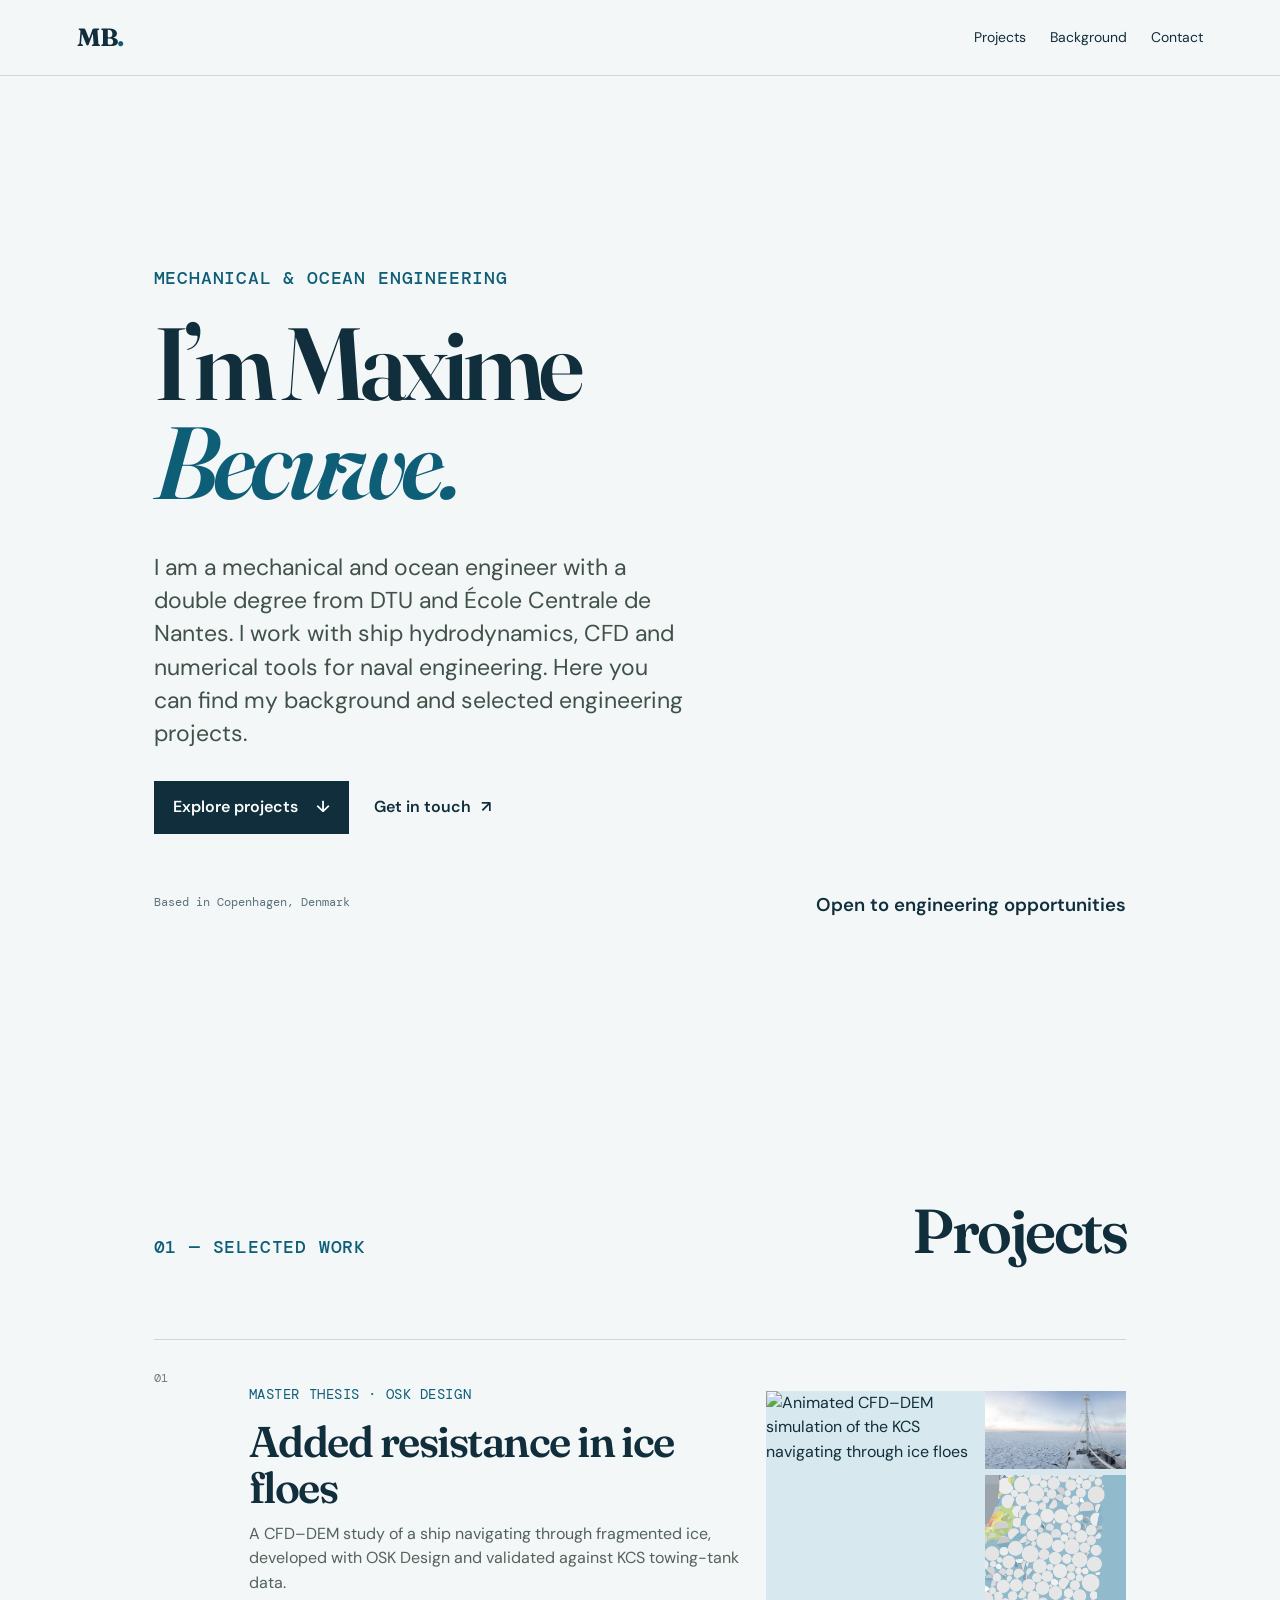
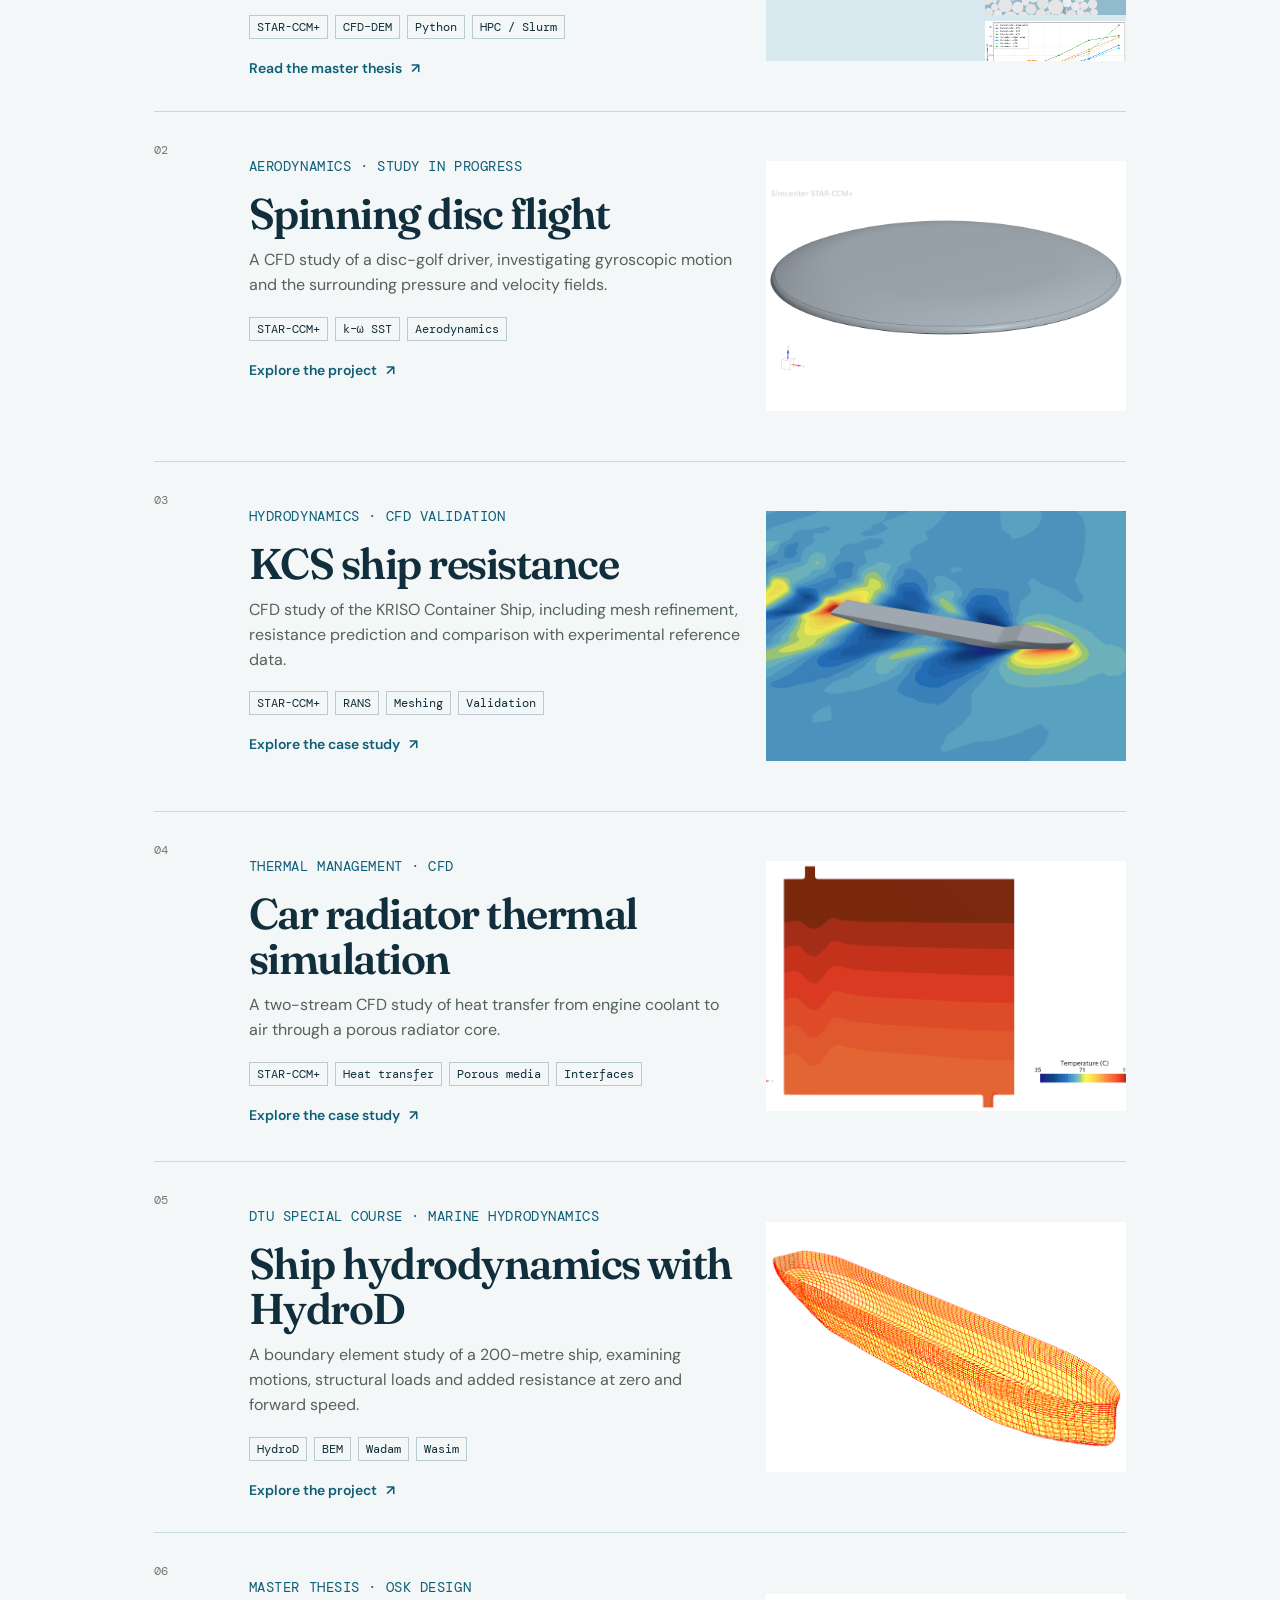
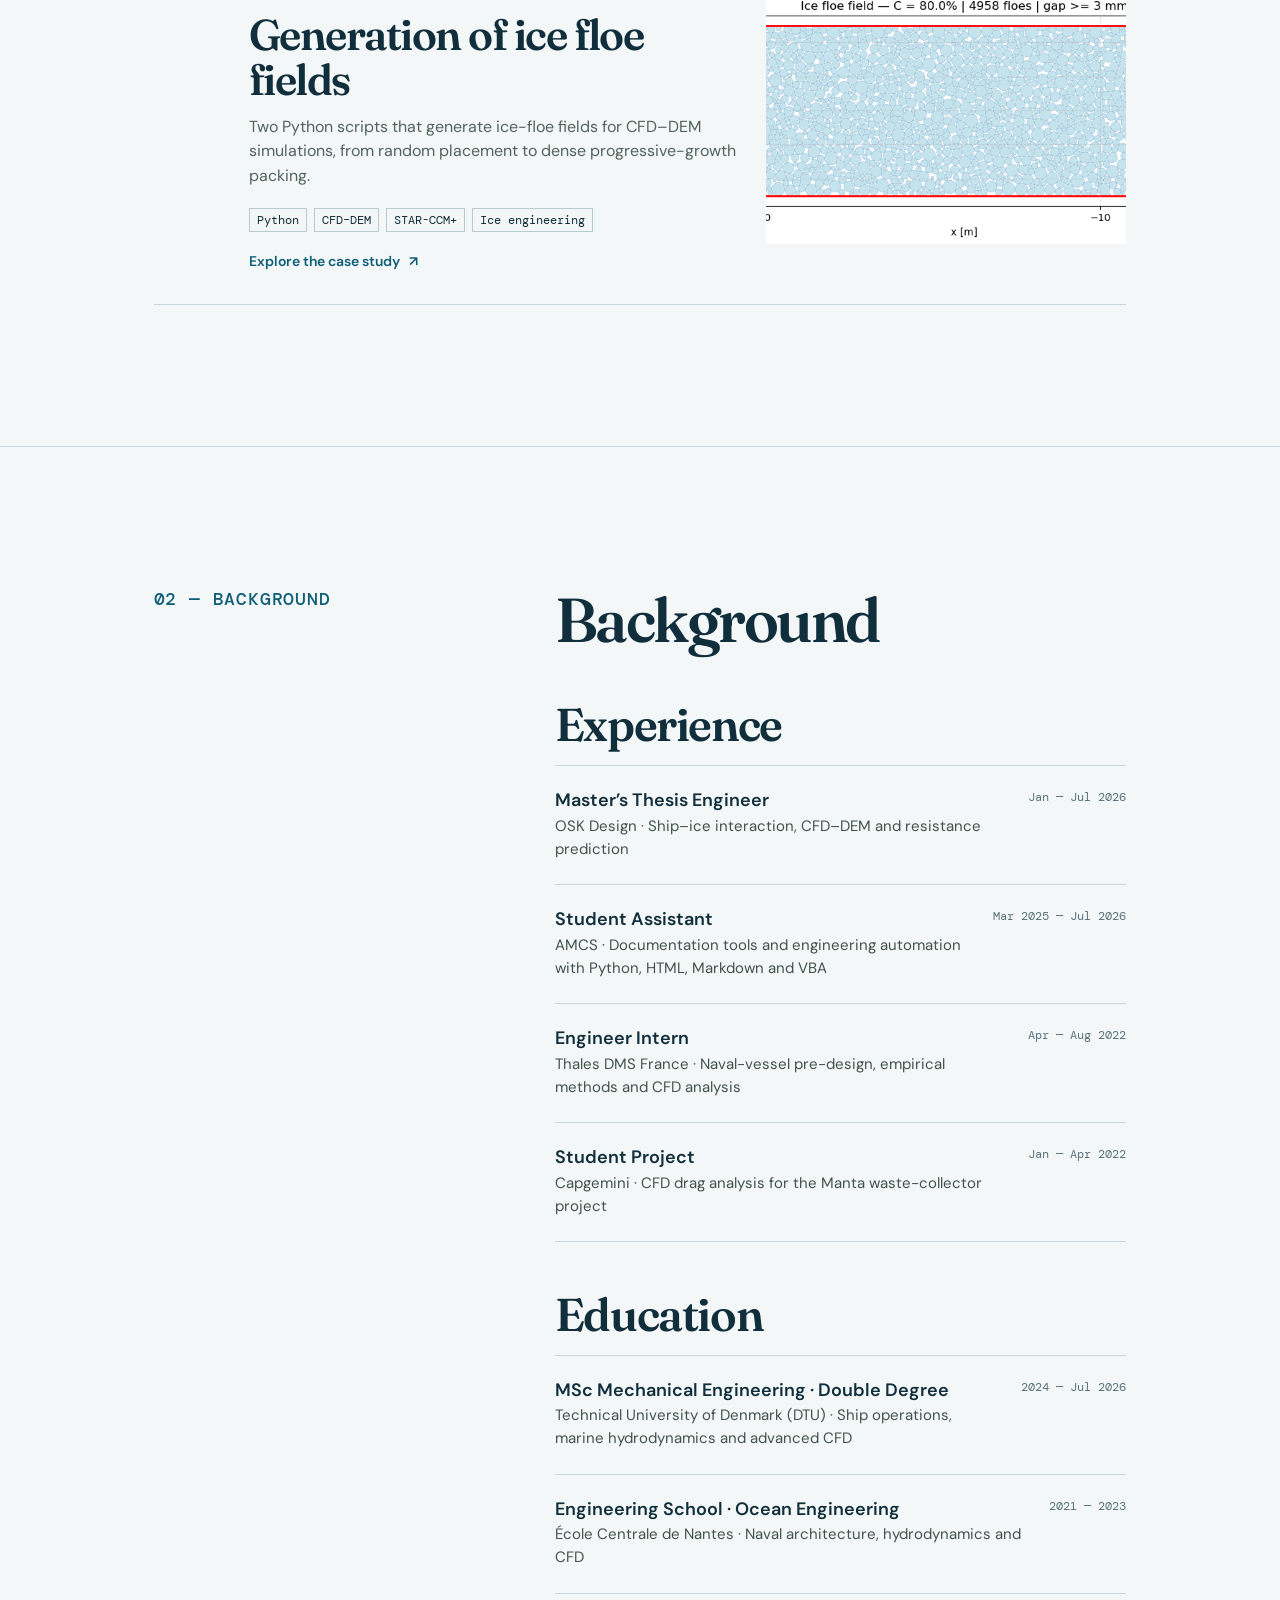
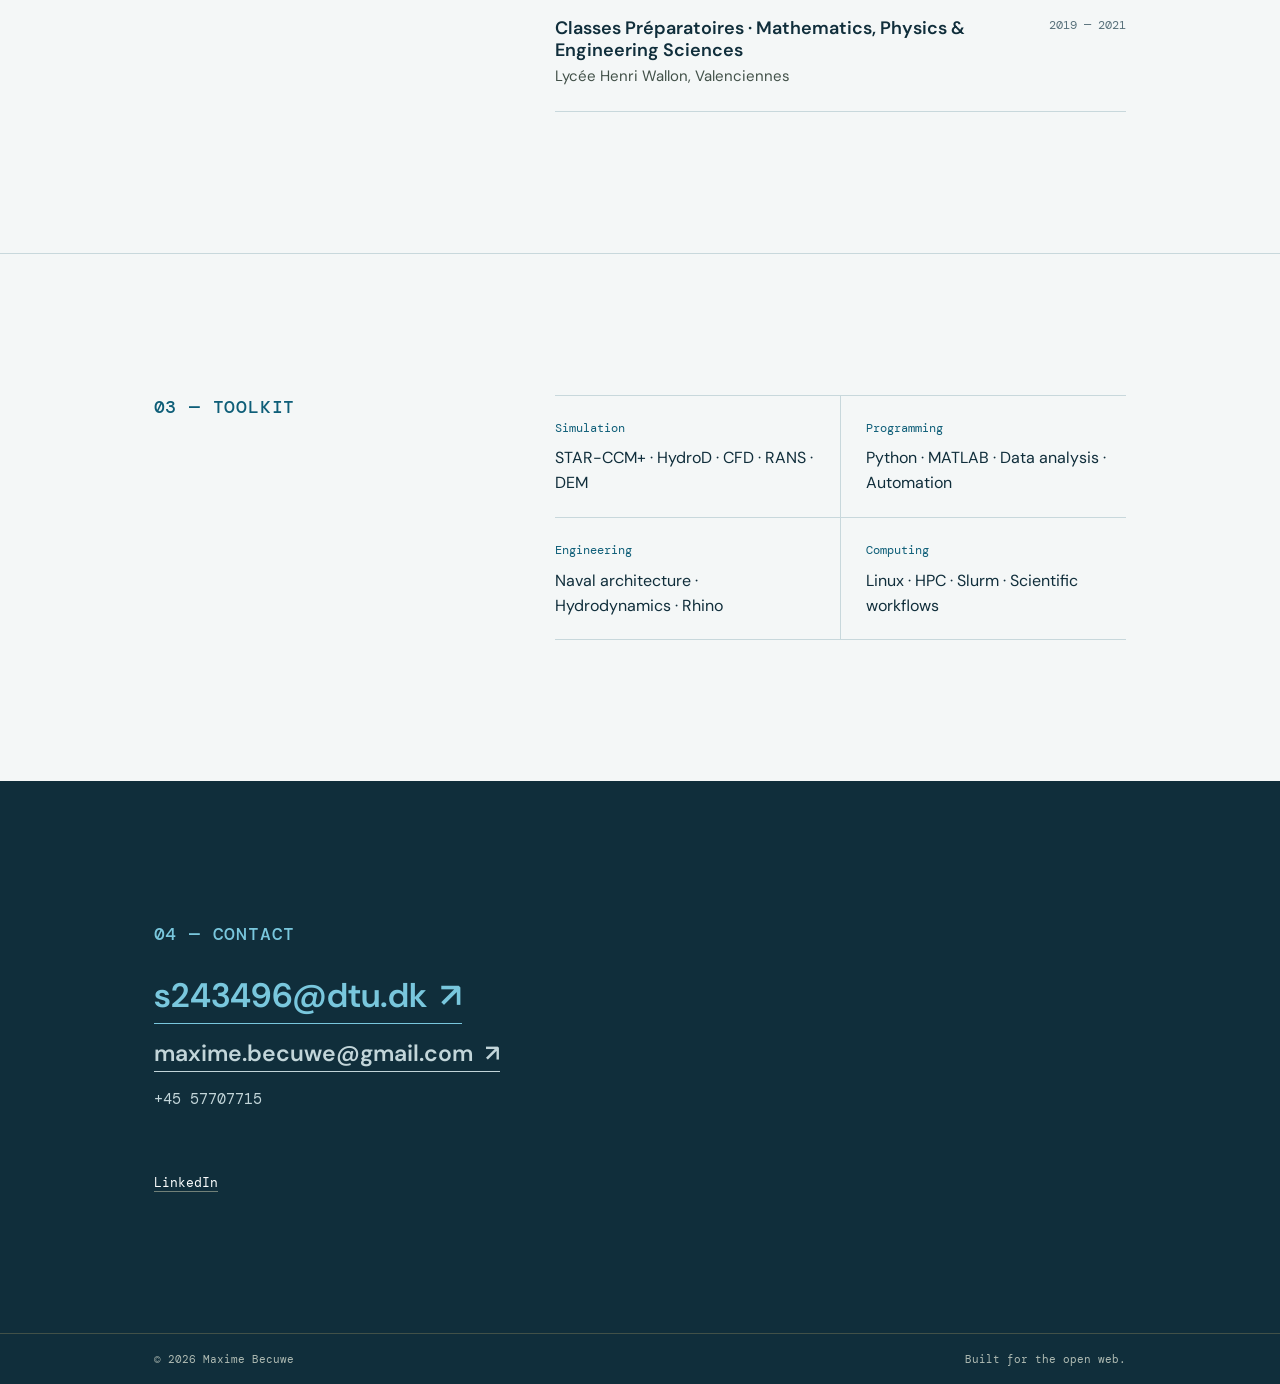
==== index.html @ 6a9e4f93 "Publish disc flight CFD study as second portfolio project" ====
<!doctype html>
<html lang="en">
  <head>
    <meta charset="UTF-8" />
    <meta name="viewport" content="width=device-width, initial-scale=1.0" />
    <meta name="description" content="Maxime Becuwe — Mechanical and Naval Engineer specialising in hydrodynamics and CFD." />
    <title>Maxime Becuwe | Hydrodynamics & CFD</title>
    <link rel="preconnect" href="https://fonts.googleapis.com" />
    <link rel="preconnect" href="https://fonts.gstatic.com" crossorigin />
    <link href="https://fonts.googleapis.com/css2?family=DM+Mono:wght@400;500&family=DM+Sans:wght@400;500;600;700&family=Fraunces:opsz,wght@9..144,600;9..144,700&display=swap" rel="stylesheet" />
    <link rel="stylesheet" href="style.css" />
    <link rel="stylesheet" href="site-editorial.css" />
</head>
  <body>
    <header class="site-header">
      <a class="brand" href="#top" aria-label="Go to top">MB<span>.</span></a>
      <nav aria-label="Main navigation">
        <a href="#projects">Projects</a>
        <a href="#background">Background</a>
        <a href="#contact">Contact</a>
      </nav>
    </header>

    <main id="top">
      <section class="hero section">
        <p class="eyebrow">Mechanical &amp; ocean engineering</p>
        <h1>I’m Maxime<br /><em>Becuwe.</em></h1>
        <p class="hero-copy">I am a mechanical and ocean engineer with a double degree from DTU and École Centrale de Nantes. I work with ship hydrodynamics, CFD and numerical tools for naval engineering. Here you can find my background and selected engineering projects.</p>
        <div class="hero-actions">
          <a class="button button-dark" href="#projects">Explore projects <span>↓</span></a>
          <!-- Replace # with your actual CV file or link. -->
          <a class="text-link" href="#contact">Get in touch <span>↗</span></a>
        </div>
        <div class="hero-meta">
          <span>Based in Copenhagen, Denmark</span>
          <span class="opportunities">Open to engineering opportunities</span>
        </div>
      </section>

      <section id="projects" class="section reveal">
        <div class="section-heading">
          <p class="eyebrow">01 — Selected work</p>
          <h2>Projects</h2>
        </div>
        <div class="project-list">
          <article class="project-card featured-card thesis-card">
            <div class="project-number">01</div>
            <div class="project-content">
              <p class="project-type">Master thesis · OSK Design</p>
              <h3>Added resistance in ice floes</h3>
              <p>A CFD–DEM study of a ship navigating through fragmented ice, developed with OSK Design and validated against KCS towing-tank data.</p>
              <ul class="tag-list"><li>STAR-CCM+</li><li>CFD–DEM</li><li>Python</li><li>HPC / Slurm</li></ul>
              <a class="project-link" href="assets/master-thesis_maxime-becuwe.pdf" target="_blank" rel="noreferrer">Read the master thesis <span>↗</span></a>
            </div>
            <a class="thesis-gallery" href="assets/master-thesis_maxime-becuwe.pdf" target="_blank" rel="noreferrer" aria-label="Open the master thesis PDF">
              <img src="gif_kcs_IF.gif" alt="Animated CFD–DEM simulation of the KCS navigating through ice floes" />
              <img src="assets/thesis/example_ship_navigating_ice_floe.jpg" alt="Ship navigating through ice floes" />
              <img src="assets/thesis/ice_floe_field_simulation.png" alt="CFD–DEM ice floe simulation" />
              <img src="assets/thesis/Total_resistance_sim_exp.png" alt="Comparison of simulated and experimental resistance" />
            </a>
          </article>

          <article class="project-card"><div class="project-number">02</div><div class="project-content"><p class="project-type">Aerodynamics · Study in progress</p><h3>Spinning disc flight</h3><p>A CFD study of a disc-golf driver, investigating gyroscopic motion and the surrounding pressure and velocity fields.</p><ul class="tag-list"><li>STAR-CCM+</li><li>k–ω SST</li><li>Aerodynamics</li></ul><a class="project-link" href="frisbee.html">Explore the project <span>↗</span></a></div><a class="project-art kcs-art" href="frisbee.html" aria-label="Explore the spinning disc simulation"><img src="assets/frisbee/geometry2.png" alt="Disc-golf driver geometry" loading="lazy" style="object-fit:contain;background:#fff" /></a></article>

          <article class="project-card">
            <div class="project-number">03</div>
            <div class="project-content">
              <p class="project-type">Hydrodynamics · CFD validation</p>
              <h3>KCS ship resistance</h3>
              <p>CFD study of the KRISO Container Ship, including mesh refinement, resistance prediction and comparison with experimental reference data.</p>
              <ul class="tag-list"><li>STAR-CCM+</li><li>RANS</li><li>Meshing</li><li>Validation</li></ul>
              <a class="project-link" href="kcs.html">Explore the case study <span>↗</span></a>
            </div>
            <div class="project-art kcs-art"><img src="assets/kcs/presentation_kcs_waves.png" alt="KCS calm-water CFD simulation showing the generated wave pattern" /></div>
          </article>

          <article class="project-card">
            <div class="project-number">04</div>
            <div class="project-content">
              <p class="project-type">Thermal management · CFD</p>
              <h3>Car radiator thermal simulation</h3>
              <p>A two-stream CFD study of heat transfer from engine coolant to air through a porous radiator core.</p>
              <ul class="tag-list"><li>STAR-CCM+</li><li>Heat transfer</li><li>Porous media</li><li>Interfaces</li></ul>
              <a class="project-link" href="radiator.html">Explore the case study <span>↗</span></a>
            </div>
            <div class="project-art kcs-art"><img src="assets/car_radiator/scalar_coolant_temp.png" alt="Coolant temperature field in the car radiator simulation" /></div>
          </article>

          <article class="project-card">
            <div class="project-number">05</div>
            <div class="project-content">
              <p class="project-type">DTU Special Course · Marine hydrodynamics</p>
              <h3>Ship hydrodynamics with HydroD</h3>
              <p>A boundary element study of a 200-metre ship, examining motions, structural loads and added resistance at zero and forward speed.</p>
              <ul class="tag-list"><li>HydroD</li><li>BEM</li><li>Wadam</li><li>Wasim</li></ul>
              <a class="project-link" href="hydrod.html">Explore the project <span>↗</span></a>
            </div>
            <a class="project-art kcs-art" href="hydrod.html" aria-label="Explore the HydroD ship study"><img src="assets/hydrod/ship-mesh.png" alt="Panel mesh of the ship hull in HydroD" loading="lazy" style="object-fit:contain;background:#fff" /></a>
          </article>

          <article class="project-card">
            <div class="project-number">06</div>
            <div class="project-content">
              <p class="project-type">Master thesis · OSK Design</p>
              <h3>Generation of ice floe fields</h3>
              <p>Two Python scripts that generate ice-floe fields for CFD–DEM simulations, from random placement to dense progressive-growth packing.</p>
              <ul class="tag-list"><li>Python</li><li>CFD–DEM</li><li>STAR-CCM+</li><li>Ice engineering</li></ul>
              <a class="project-link" href="ice-floe-fields.html">Explore the case study <span>↗</span></a>
            </div>
            <div class="project-art kcs-art"><img src="assets/ice-floe-fields/progressive-growth-c80.png" alt="Generated dense ice floe field" /></div>
          </article>



        </div>
      </section>

      <section id="background" class="section split-section reveal">
        <p class="eyebrow">02 — Background</p>
        <div>
          <h2>Background</h2>
          <div class="background-group"><h3>Experience</h3><div class="timeline">
            <div class="timeline-entry"><div><h4>Master’s Thesis Engineer</h4><p>OSK Design · Ship–ice interaction, CFD–DEM and resistance prediction</p></div><time>Jan — Jul 2026</time></div>
            <div class="timeline-entry"><div><h4>Student Assistant</h4><p>AMCS · Documentation tools and engineering automation with Python, HTML, Markdown and VBA</p></div><time>Mar 2025 — Jul 2026</time></div>
            <div class="timeline-entry"><div><h4>Engineer Intern</h4><p>Thales DMS France · Naval-vessel pre-design, empirical methods and CFD analysis</p></div><time>Apr — Aug 2022</time></div>
            <div class="timeline-entry"><div><h4>Student Project</h4><p>Capgemini · CFD drag analysis for the Manta waste-collector project</p></div><time>Jan — Apr 2022</time></div>
          </div></div>
          <div class="background-group"><h3>Education</h3><div class="timeline">
            <div class="timeline-entry"><div><h4>MSc Mechanical Engineering · Double Degree</h4><p>Technical University of Denmark (DTU) · Ship operations, marine hydrodynamics and advanced CFD</p></div><time>2024 — Jul 2026</time></div>
            <div class="timeline-entry"><div><h4>Engineering School · Ocean Engineering</h4><p>École Centrale de Nantes · Naval architecture, hydrodynamics and CFD</p></div><time>2021 — 2023</time></div>
            <div class="timeline-entry"><div><h4>Classes Préparatoires · Mathematics, Physics & Engineering Sciences</h4><p>Lycée Henri Wallon, Valenciennes</p></div><time>2019 — 2021</time></div>
          </div></div>
        </div>
      </section>

      <section class="section skills-section reveal">
        <p class="eyebrow">03 — Toolkit</p>
        <div class="skills-grid">
          <div><span>Simulation</span><p>STAR-CCM+ · HydroD · CFD · RANS · DEM</p></div>
          <div><span>Programming</span><p>Python · MATLAB · Data analysis · Automation</p></div>
          <div><span>Engineering</span><p>Naval architecture · Hydrodynamics · Rhino</p></div>
          <div><span>Computing</span><p>Linux · HPC · Slurm · Scientific workflows</p></div>
        </div>
      </section>

      <section id="contact" class="contact-section reveal">
        <p class="eyebrow">04 — Contact</p>
        <div class="contact-details">
          <a class="email-link" href="mailto:s243496@dtu.dk">s243496@dtu.dk <span>↗</span></a>
          <a class="email-link secondary-email" href="mailto:maxime.becuwe@gmail.com">maxime.becuwe@gmail.com <span>↗</span></a>
          <a class="phone-link" href="tel:+4557707715">+45 57707715</a>
        </div>
        <div class="social-links">
          <a href="https://www.linkedin.com/" target="_blank" rel="noreferrer">LinkedIn</a>
        </div>
      </section>
    </main>

    <footer><span>© <span id="year"></span> Maxime Becuwe</span><span>Built for the open web.</span></footer>
    <script src="script.js"></script>
  </body>
</html>
---- style.css ----
:root { --ink:#102e3b; --muted:#58717b; --paper:#f4f7f7; --lime:#79c7dd; --line:#c8d8dc; --white:#fbfdfd; }
* { box-sizing:border-box; } html { scroll-behavior:smooth; } body { margin:0; background:var(--paper); color:var(--ink); font:400 16px/1.55 "DM Sans",sans-serif; }
a { color:inherit; text-decoration:none; } .site-header { height:76px; padding:0 clamp(24px,6vw,100px); display:flex; justify-content:space-between; align-items:center; border-bottom:1px solid var(--line); }
.brand { font:700 25px/1 "Fraunces",serif; letter-spacing:-1px; }.brand span { color:#729300; }.site-header nav { display:flex; gap:24px; font-size:14px; }.site-header nav a:hover,.social-links a:hover { color:#729300; }
.section,.contact-section { padding:clamp(78px,11vw,148px) clamp(24px,12vw,200px); }.hero { padding-top:clamp(90px,15vw,190px); min-height:calc(100vh - 76px); display:flex; flex-direction:column; }
.eyebrow { margin:0 0 22px; color:#5c7000; font:500 12px/1.2 "DM Mono",monospace; text-transform:uppercase; letter-spacing:.08em; }.hero h1,.contact-section h2 { margin:0; max-width:850px; font:600 clamp(52px,8vw,120px)/.97 "Fraunces",serif; letter-spacing:-.055em; }.hero h1 em,.contact-section h2 em { font-weight:600; color:#729300; }.hero-copy { max-width:530px; margin:38px 0 30px; font-size:clamp(18px,2vw,23px); line-height:1.45; color:#405149; }.hero-actions { display:flex; align-items:center; gap:25px; }.button { padding:14px 19px; display:inline-flex; gap:18px; align-items:center; font-weight:600; }.button-dark { background:var(--ink); color:var(--white); }.button-dark:hover { background:#34473d; }.text-link,.project-link,.email-link { font-weight:600; }.text-link span,.project-link span,.email-link span { margin-left:6px; }.hero-meta { margin-top:auto; padding-top:60px; display:flex; justify-content:space-between; gap:24px; color:var(--muted); font:12px "DM Mono",monospace; }
.split-section { display:grid; grid-template-columns:1fr 2fr; gap:9vw; border-top:1px solid var(--line); }.split-section h2,.section-heading h2 { margin:0 0 28px; font:600 clamp(37px,5vw,62px)/1.05 "Fraunces",serif; letter-spacing:-.04em; }.split-section p:not(.eyebrow) { max-width:620px; margin:0 0 17px; font-size:18px; color:#425149; }.split-section strong { color:var(--ink); }
.section-heading { display:flex; justify-content:space-between; align-items:baseline; margin-bottom:48px; }.section-heading .eyebrow { margin:0; }.project-list { border-top:1px solid var(--line); }.project-card { min-height:292px; padding:30px 0; border-bottom:1px solid var(--line); display:grid; grid-template-columns:70px minmax(0,1fr) 230px; gap:25px; }.project-number,.project-type,.tag-list { font:12px "DM Mono",monospace; }.project-number { color:#6f7d75; }.project-type { color:#5c7000; text-transform:uppercase; letter-spacing:.04em; }.project-card h3 { margin:12px 0; font:600 clamp(26px,3.4vw,43px)/1.05 "Fraunces",serif; letter-spacing:-.035em; }.project-content>p:not(.project-type) { max-width:600px; margin:0; color:#53625b; }.tag-list { margin:19px 0 17px; padding:0; list-style:none; display:flex; flex-wrap:wrap; gap:7px; }.tag-list li { border:1px solid #bac3b9; padding:3px 7px; }.project-link { color:#4d6500; font-size:14px; }.project-art { align-self:center; height:180px; position:relative; overflow:hidden; background:#dde5d6; }.ice-art { background:#1b3a43; }.ice-art span,.ice-art i,.ice-art b { position:absolute; display:block; background:#dce9e6; clip-path:polygon(30% 0,100% 18%,75% 100%,0 70%); }.ice-art span { width:130px;height:110px;left:-13px;top:22px; }.ice-art i { width:110px;height:90px;right:-14px;bottom:10px;background:#abc5c4; }.ice-art b { width:52px;height:43px;left:110px;top:7px;background:#f1f6f0; }.wave-art { background:#dce6cf; }.wave-art span { position:absolute; height:70px; width:260px; border:2px solid #6e9510; border-radius:50%; left:-10px; }.wave-art span:nth-child(1){top:20px}.wave-art span:nth-child(2){top:65px;left:-80px}.wave-art span:nth-child(3){top:110px;left:0}.grid-art { background-color:#e4e8df; background-image:linear-gradient(#92a391 1px,transparent 1px),linear-gradient(90deg,#92a391 1px,transparent 1px); background-size:24px 24px; }
.timeline { border-top:1px solid var(--line); }.timeline-entry { padding:23px 0; border-bottom:1px solid var(--line); display:flex; justify-content:space-between; gap:25px; }.timeline-entry h3 { margin:0 0 3px; font:600 18px/1.25 "DM Sans",sans-serif; }.timeline-entry p { font-size:15px!important; margin:0!important; }.timeline-entry time { flex-shrink:0; color:var(--muted); font:12px "DM Mono",monospace; }.skills-section { border-top:1px solid var(--line); display:grid; grid-template-columns:1fr 2fr; gap:9vw; }.skills-grid { display:grid; grid-template-columns:1fr 1fr; border-top:1px solid var(--line); }.skills-grid div { padding:19px 20px 21px 0; border-bottom:1px solid var(--line); }.skills-grid div:nth-child(odd) { border-right:1px solid var(--line); padding-right:25px; }.skills-grid div:nth-child(even) { padding-left:25px; }.skills-grid span { font:12px "DM Mono",monospace; color:#5c7000; }.skills-grid p { margin:7px 0 0; font-size:16px; }
.contact-section { background:var(--ink); color:var(--white); }.contact-section .eyebrow { color:var(--lime); }.contact-section h2 { max-width:760px; }.contact-section h2 em { color:var(--lime); }.contact-details{margin-top:0;display:flex;flex-direction:column;align-items:flex-start;gap:12px}.email-link { display:inline-block; color:var(--lime); font-size:clamp(19px,3vw,34px); border-bottom:1px solid currentColor; }.secondary-email{font-size:clamp(16px,2.2vw,23px);color:#c2d5d9}.phone-link{margin-top:5px;color:#c2d5d9;font:15px "DM Mono",monospace}.social-links { display:flex; gap:20px; margin-top:65px; font:13px "DM Mono",monospace; }.social-links a { border-bottom:1px solid #718078; } footer { background:var(--ink); color:#afbbb3; padding:18px clamp(24px,12vw,200px); border-top:1px solid #415148; display:flex; justify-content:space-between; font:11px "DM Mono",monospace; }
.reveal { animation:enter .7s ease both; animation-timeline:view(); animation-range:entry 0% cover 30%; } @keyframes enter { from { opacity:0; transform:translateY(22px); } to { opacity:1; transform:none; } }
@media(max-width:720px) { .site-header { height:64px; }.site-header nav { gap:14px; font-size:12px; }.site-header nav a:nth-child(3) { display:none; }.hero { min-height:calc(100vh - 64px); }.hero-meta { flex-direction:column; gap:8px; }.split-section,.skills-section { grid-template-columns:1fr; gap:12px; }.project-card { grid-template-columns:38px 1fr; }.project-art { grid-column:2; height:145px; }.skills-grid { grid-template-columns:1fr; }.skills-grid div:nth-child(odd),.skills-grid div:nth-child(even) { padding:18px 0; border-right:0; }.section-heading { display:block; }.section-heading h2 { margin-top:18px; }.timeline-entry { display:block; }.timeline-entry time { display:inline-block; margin-top:10px; } footer { gap:10px; flex-direction:column; } }

/* Blue palette — petro blue accent. */
.brand span,.site-header nav a:hover,.social-links a:hover,.hero h1 em,.contact-section h2 em{color:#0e5e78}.eyebrow,.project-type,.skills-grid span{color:#0e5e78}.button-dark:hover{background:#1e4857}.project-link{color:#0e5e78}.tag-list li{border-color:#b7cbd0}.wave-art{background:#d7e8ee}.wave-art span{border-color:#1677b8}.grid-art{background-color:#e0edf0;background-image:linear-gradient(#8aacb5 1px,transparent 1px),linear-gradient(90deg,#8aacb5 1px,transparent 1px)}

.project-card{min-height:350px;grid-template-columns:70px minmax(0,1fr) 360px}.project-art{height:250px}.thesis-gallery{align-self:center;height:270px;display:grid;grid-template-columns:1.2fr .8fr;grid-template-rows:1fr 1fr 1fr;gap:6px;overflow:hidden;background:#d7e8ee}.thesis-gallery img{width:100%;height:100%;object-fit:cover;display:block;transition:transform .35s ease}.thesis-gallery img:first-child{grid-row:1 / 4}.thesis-gallery:hover img{transform:scale(1.035)}
.kcs-art{background:#d7e8ee}.kcs-art img{display:block;width:100%;height:100%;object-fit:cover;transition:transform .35s ease}.kcs-art:hover img{transform:scale(1.035)}
.opportunities{font:600 clamp(15px,1.45vw,20px)/1.25 "DM Sans",sans-serif;color:var(--ink)}.background-group{margin-top:48px}.background-group h3{margin:0 0 14px;font:600 clamp(34px,3.6vw,46px)/1.1 "Fraunces",serif;letter-spacing:-.03em}.timeline-entry h4{margin:0 0 3px;font:600 18px/1.25 "DM Sans",sans-serif}.timeline-entry h3{font:inherit}
@media(max-width:900px){.project-card{grid-template-columns:55px minmax(0,1fr) 290px}.thesis-gallery{height:225px}.project-art{height:215px}}@media(max-width:720px){.project-card{grid-template-columns:38px 1fr}.thesis-gallery{grid-column:2;height:235px}.project-art{height:210px}}
---- site-editorial.css ----
/* Shared section-label typography across portfolio pages. */
body .eyebrow{font-size:clamp(16px,1.4vw,19px);line-height:1.45;letter-spacing:.045em;font-weight:500}
body .project-type{font-size:14px;line-height:1.5}
body .heading{align-items:start}
body blockquote{font-size:clamp(26px,3.2vw,43px);line-height:1.2;letter-spacing:-.025em}
@media(max-width:760px){body .eyebrow{font-size:16px;line-height:1.5}body .section-heading .eyebrow{margin-bottom:12px}}
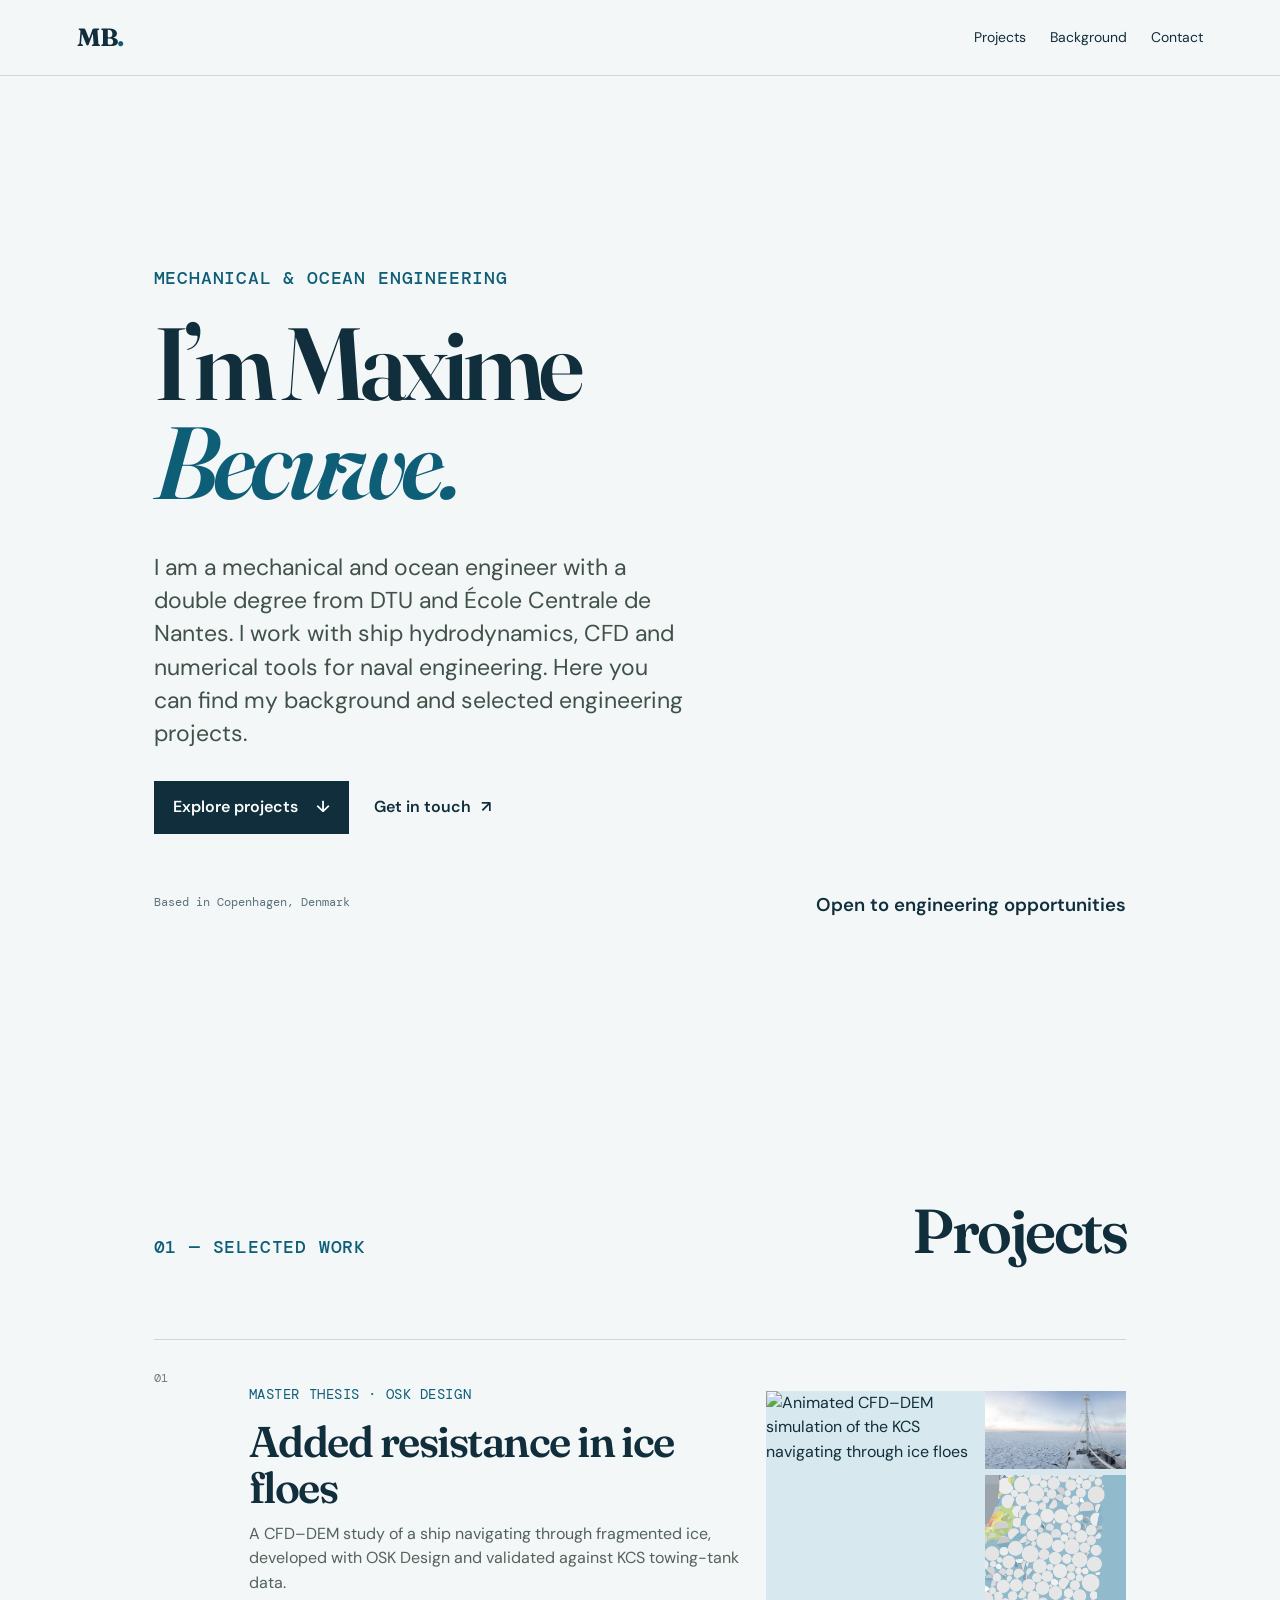
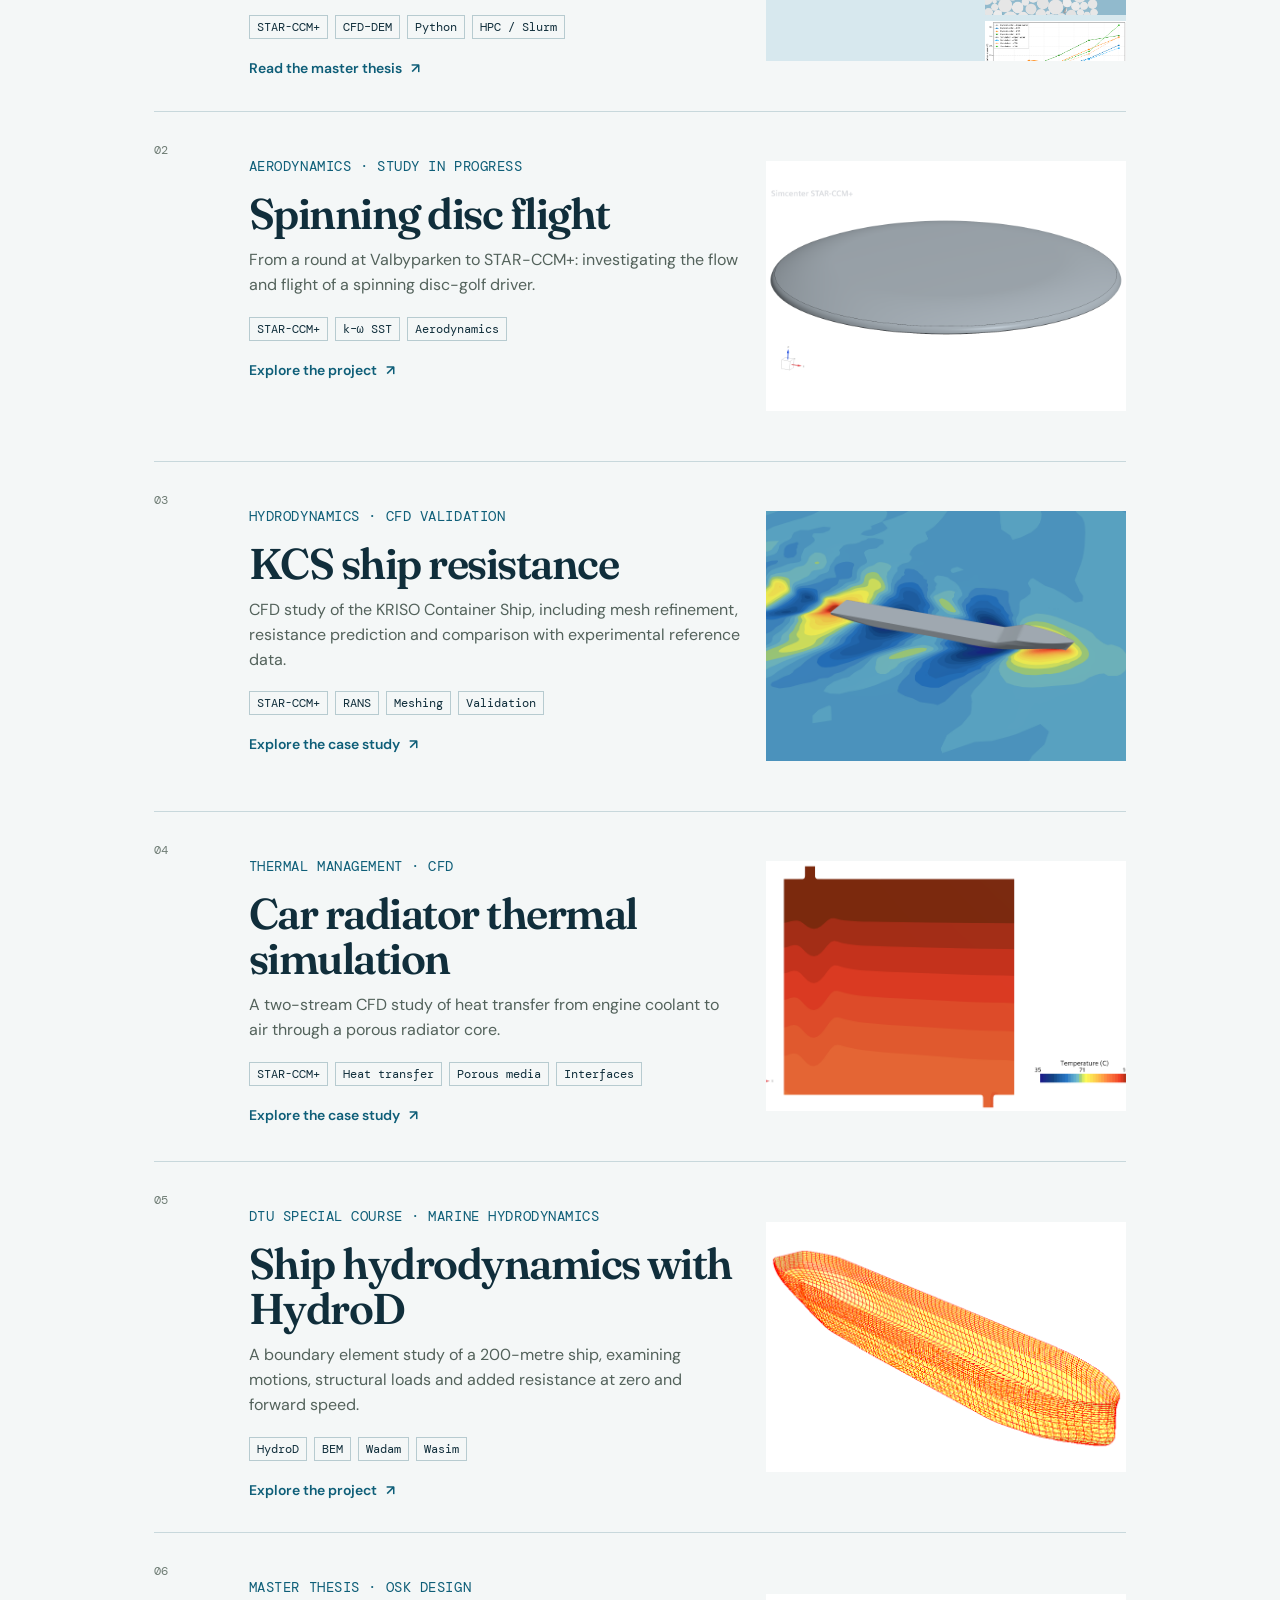
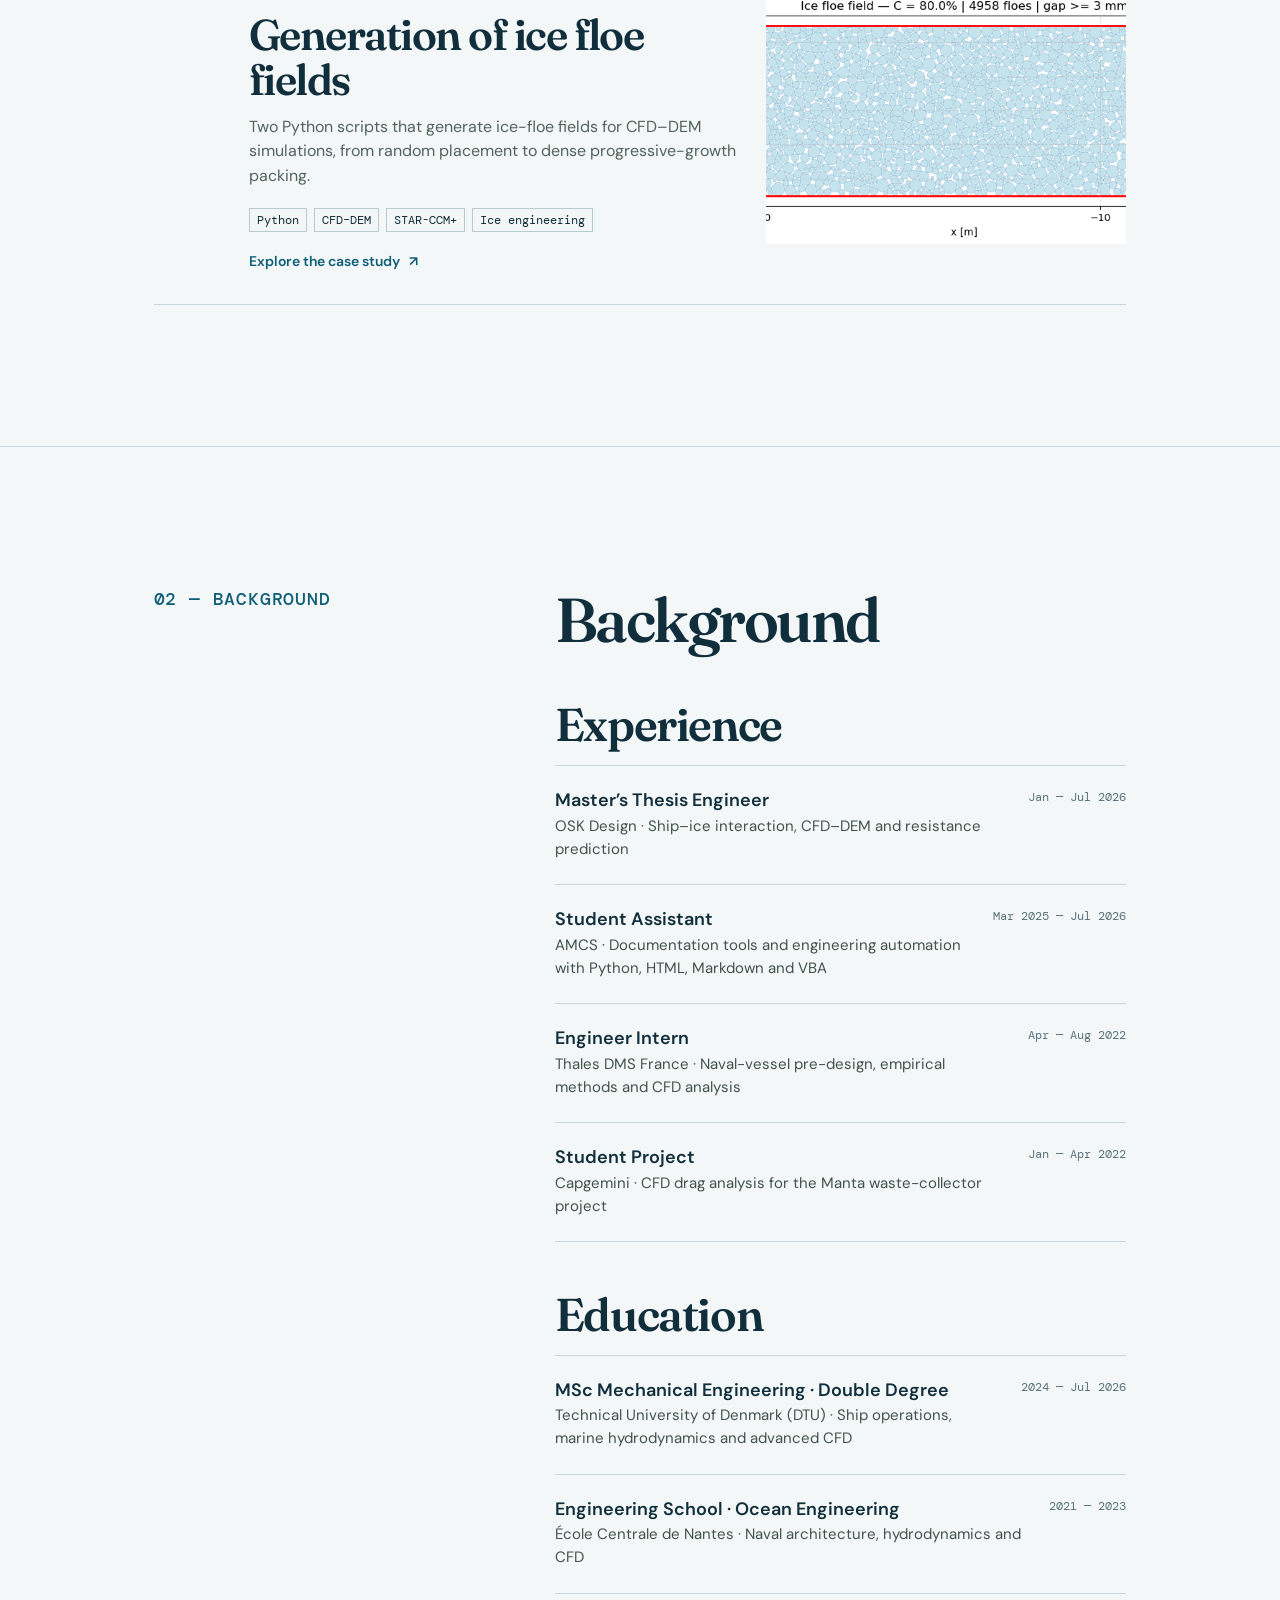
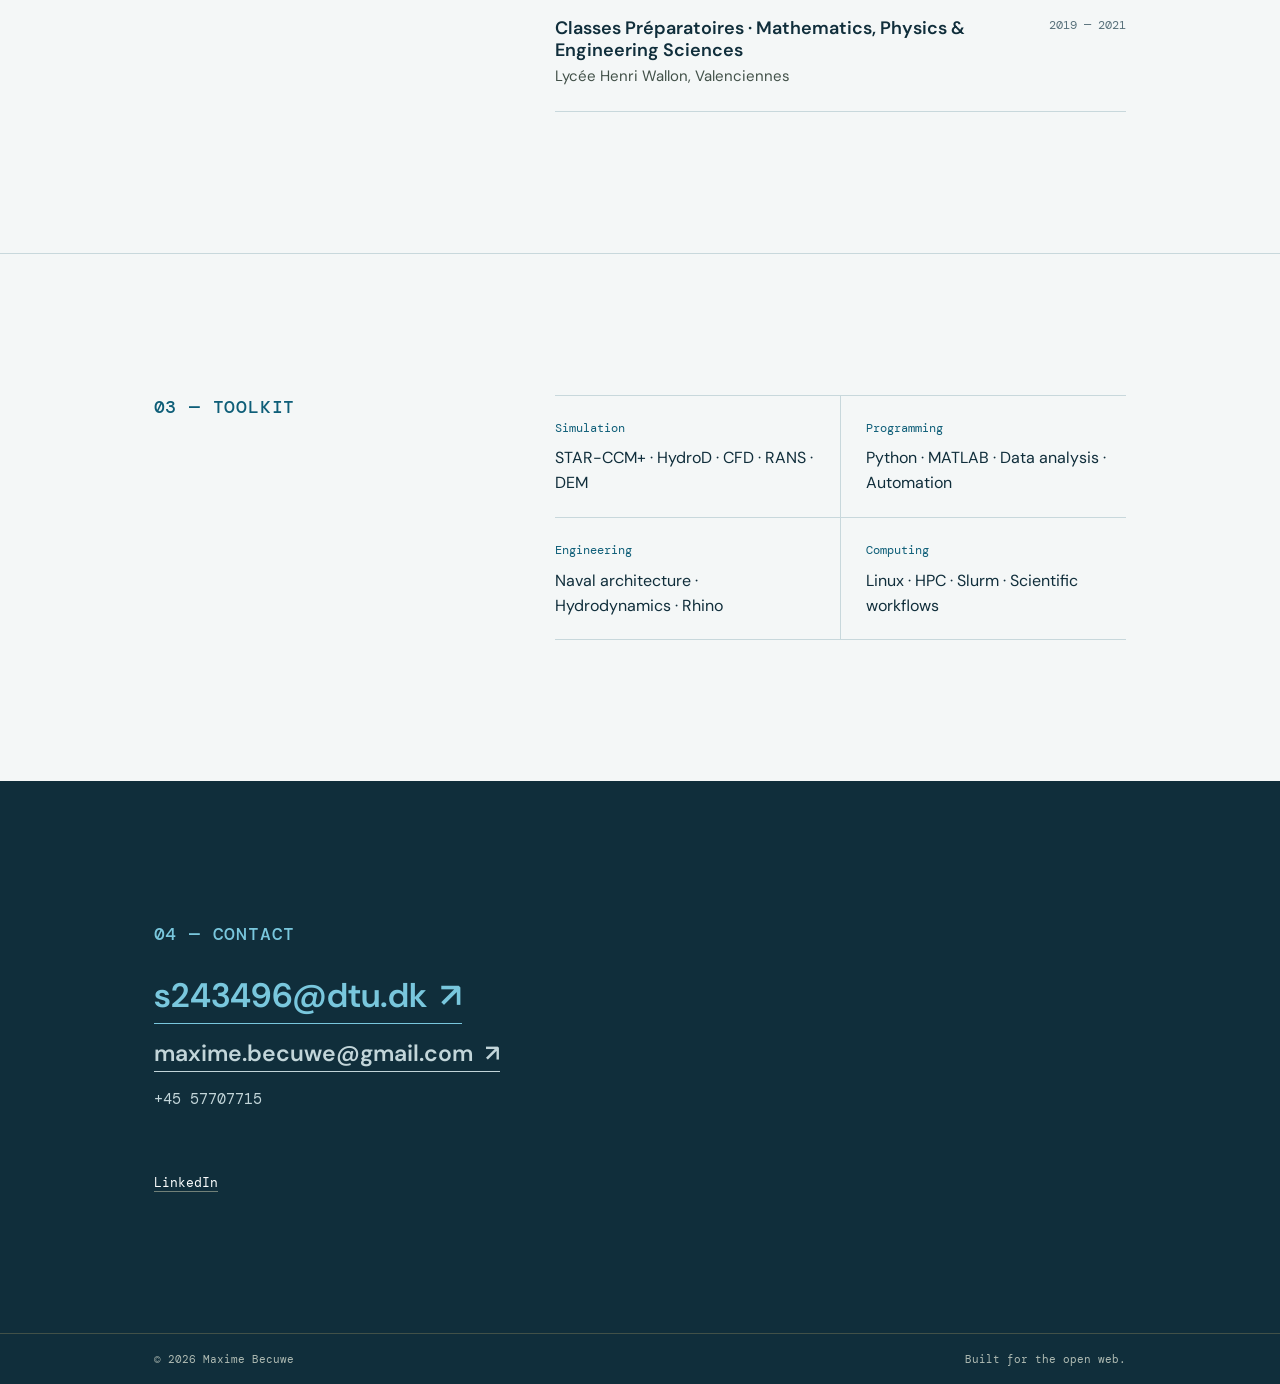
==== commit 626acb65: "Present disc golf story and updated horizontal-flight results" ====
--- a/index.html
+++ b/index.html
@@ -60,7 +60,7 @@
             </a>
           </article>
 
-          <article class="project-card"><div class="project-number">02</div><div class="project-content"><p class="project-type">Aerodynamics · Study in progress</p><h3>Spinning disc flight</h3><p>A CFD study of a disc-golf driver, investigating gyroscopic motion and the surrounding pressure and velocity fields.</p><ul class="tag-list"><li>STAR-CCM+</li><li>k–ω SST</li><li>Aerodynamics</li></ul><a class="project-link" href="frisbee.html">Explore the project <span>↗</span></a></div><a class="project-art kcs-art" href="frisbee.html" aria-label="Explore the spinning disc simulation"><img src="assets/frisbee/geometry2.png" alt="Disc-golf driver geometry" loading="lazy" style="object-fit:contain;background:#fff" /></a></article>
+          <article class="project-card"><div class="project-number">02</div><div class="project-content"><p class="project-type">Aerodynamics · Study in progress</p><h3>Spinning disc flight</h3><p>From a round at Valbyparken to STAR-CCM+: investigating the flow and flight of a spinning disc-golf driver.</p><ul class="tag-list"><li>STAR-CCM+</li><li>k–ω SST</li><li>Aerodynamics</li></ul><a class="project-link" href="frisbee.html">Explore the project <span>↗</span></a></div><a class="project-art kcs-art" href="frisbee.html" aria-label="Explore the spinning disc simulation"><img src="assets/frisbee/geometry2.png" alt="Disc-golf driver geometry" loading="lazy" style="object-fit:contain;background:#fff" /></a></article>
 
           <article class="project-card">
             <div class="project-number">03</div>
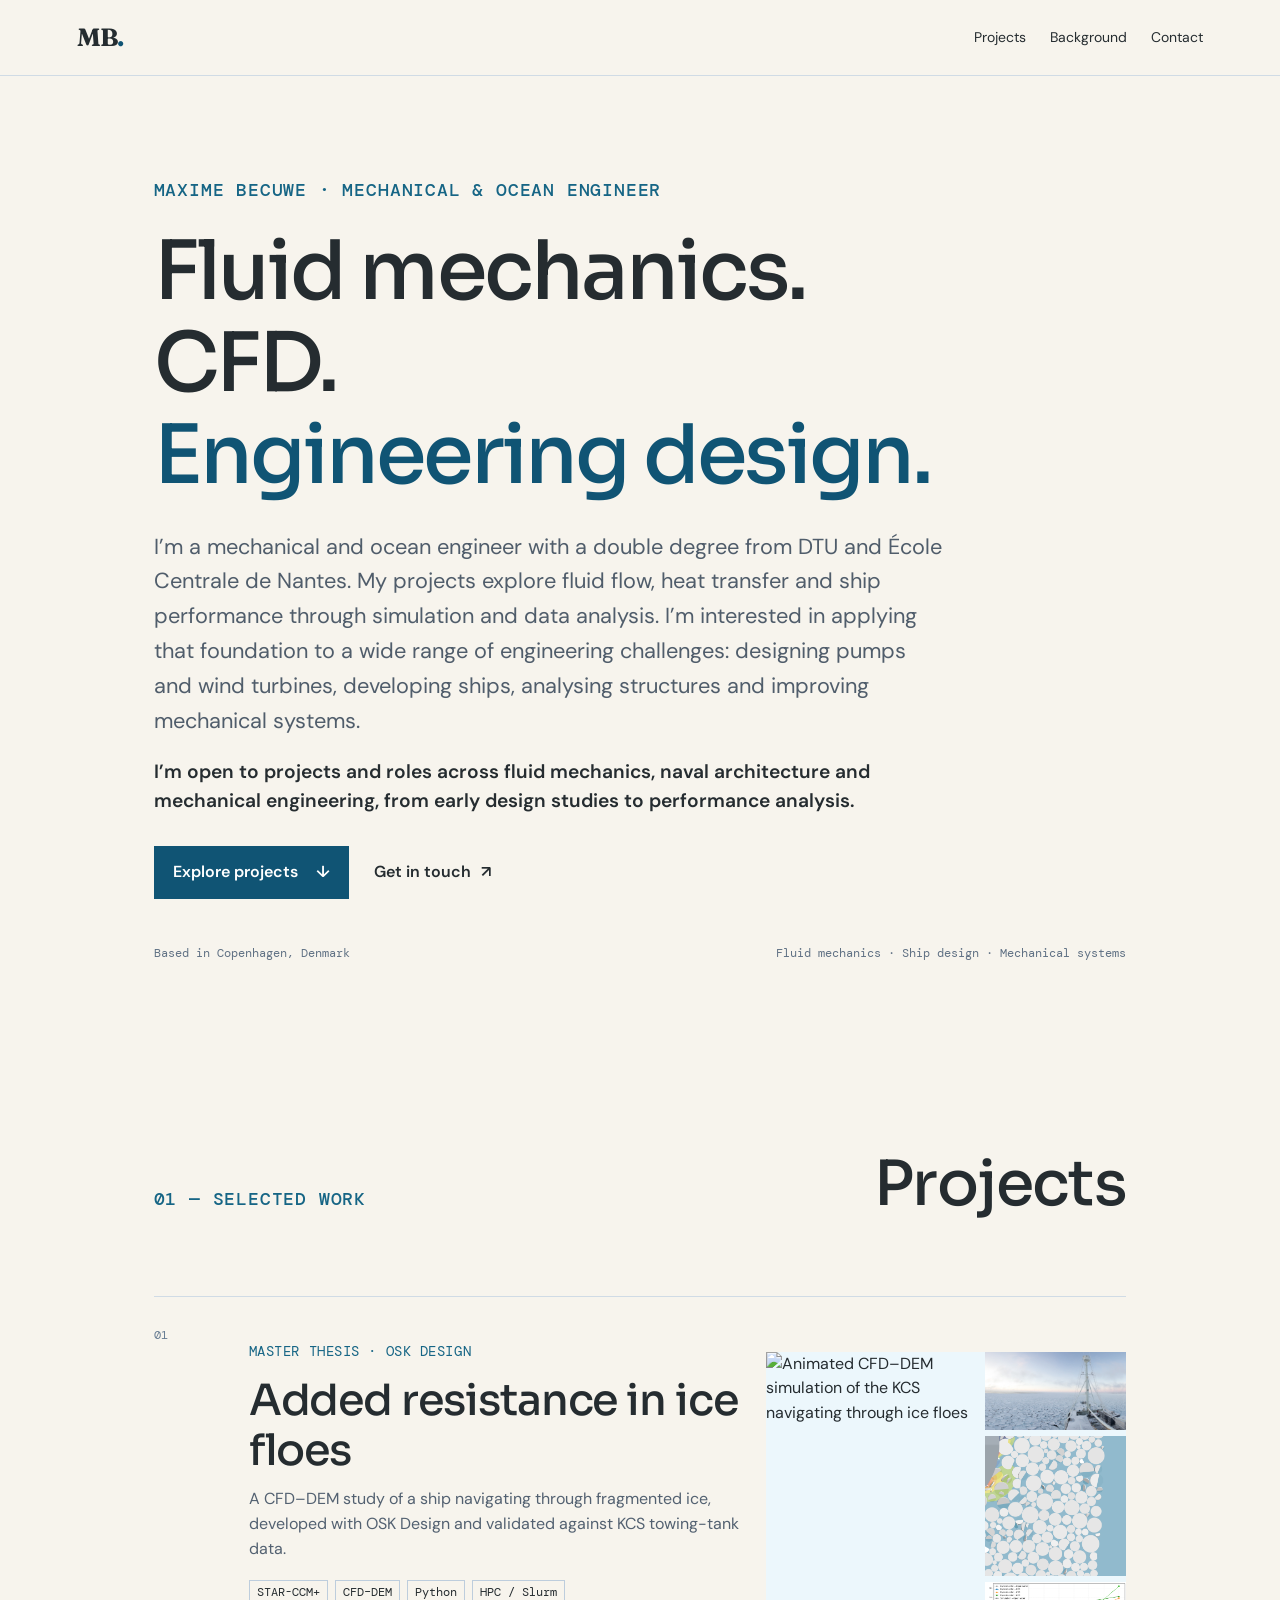
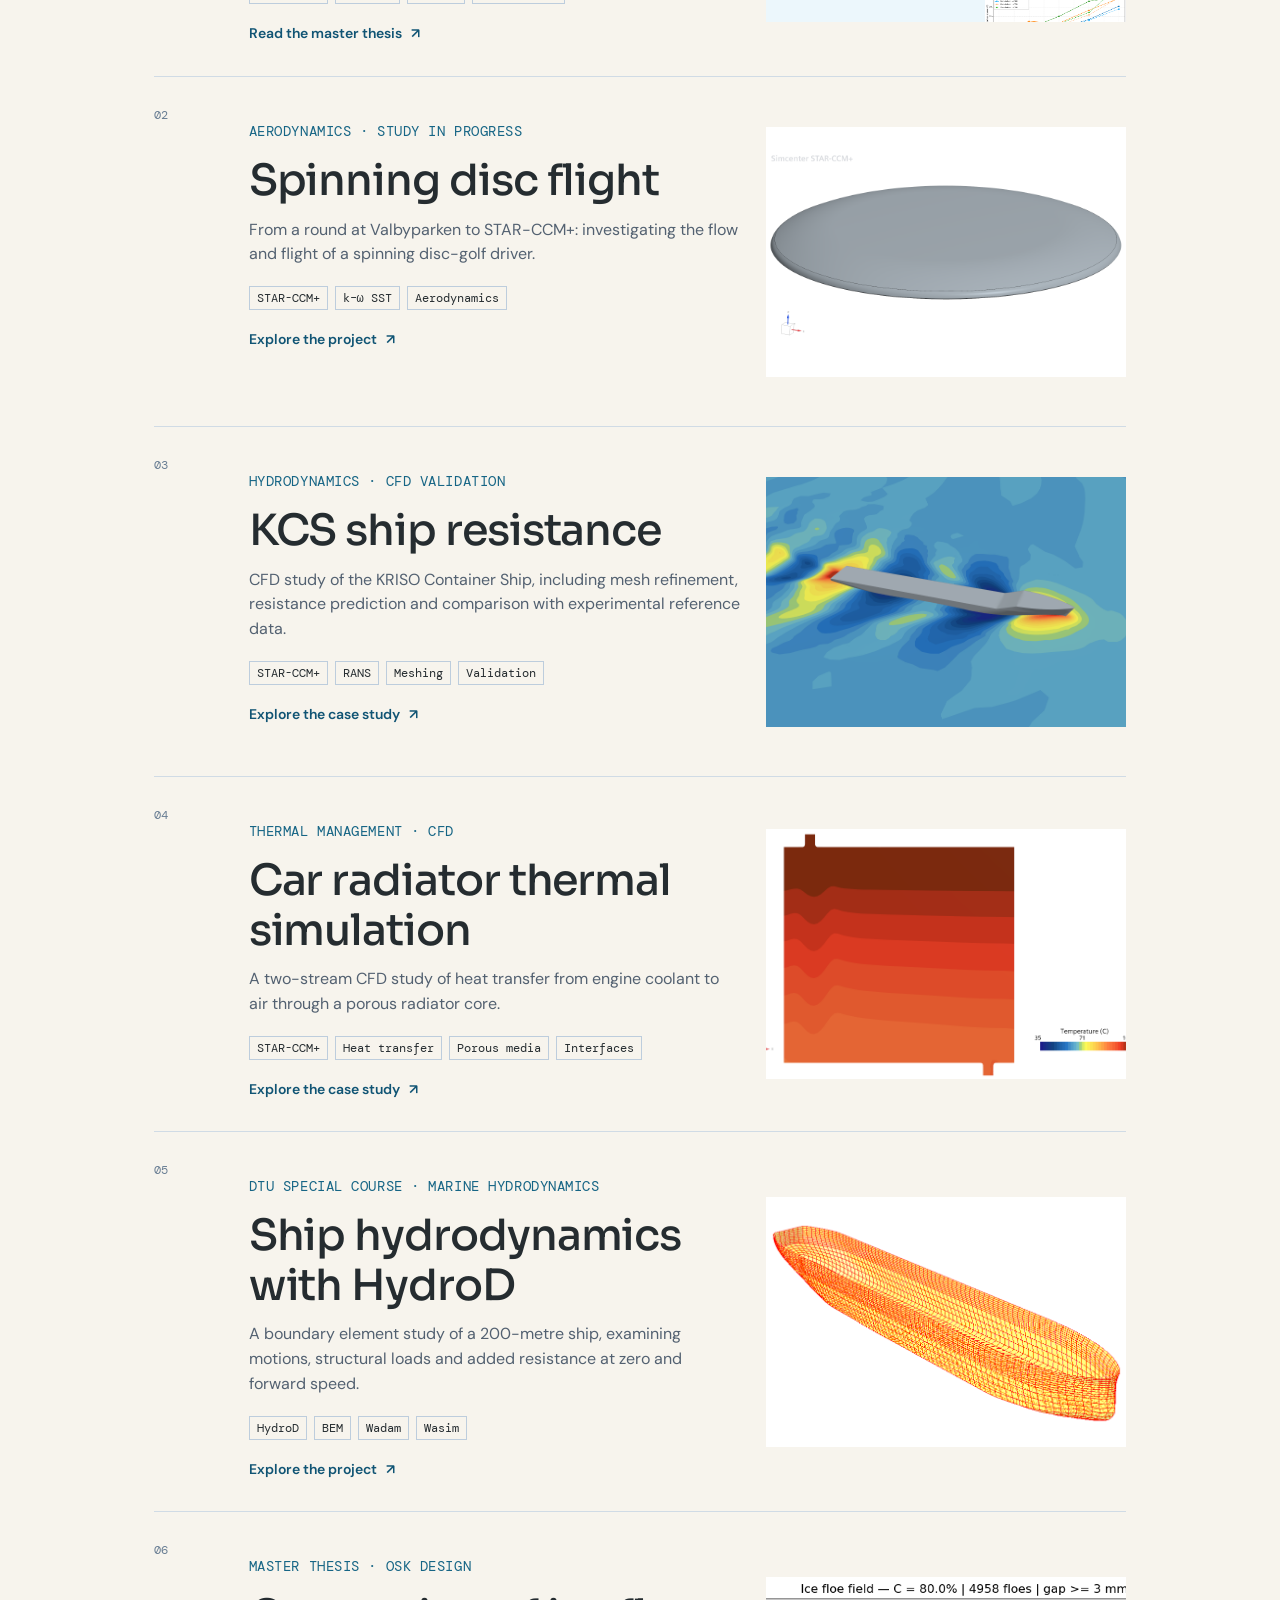
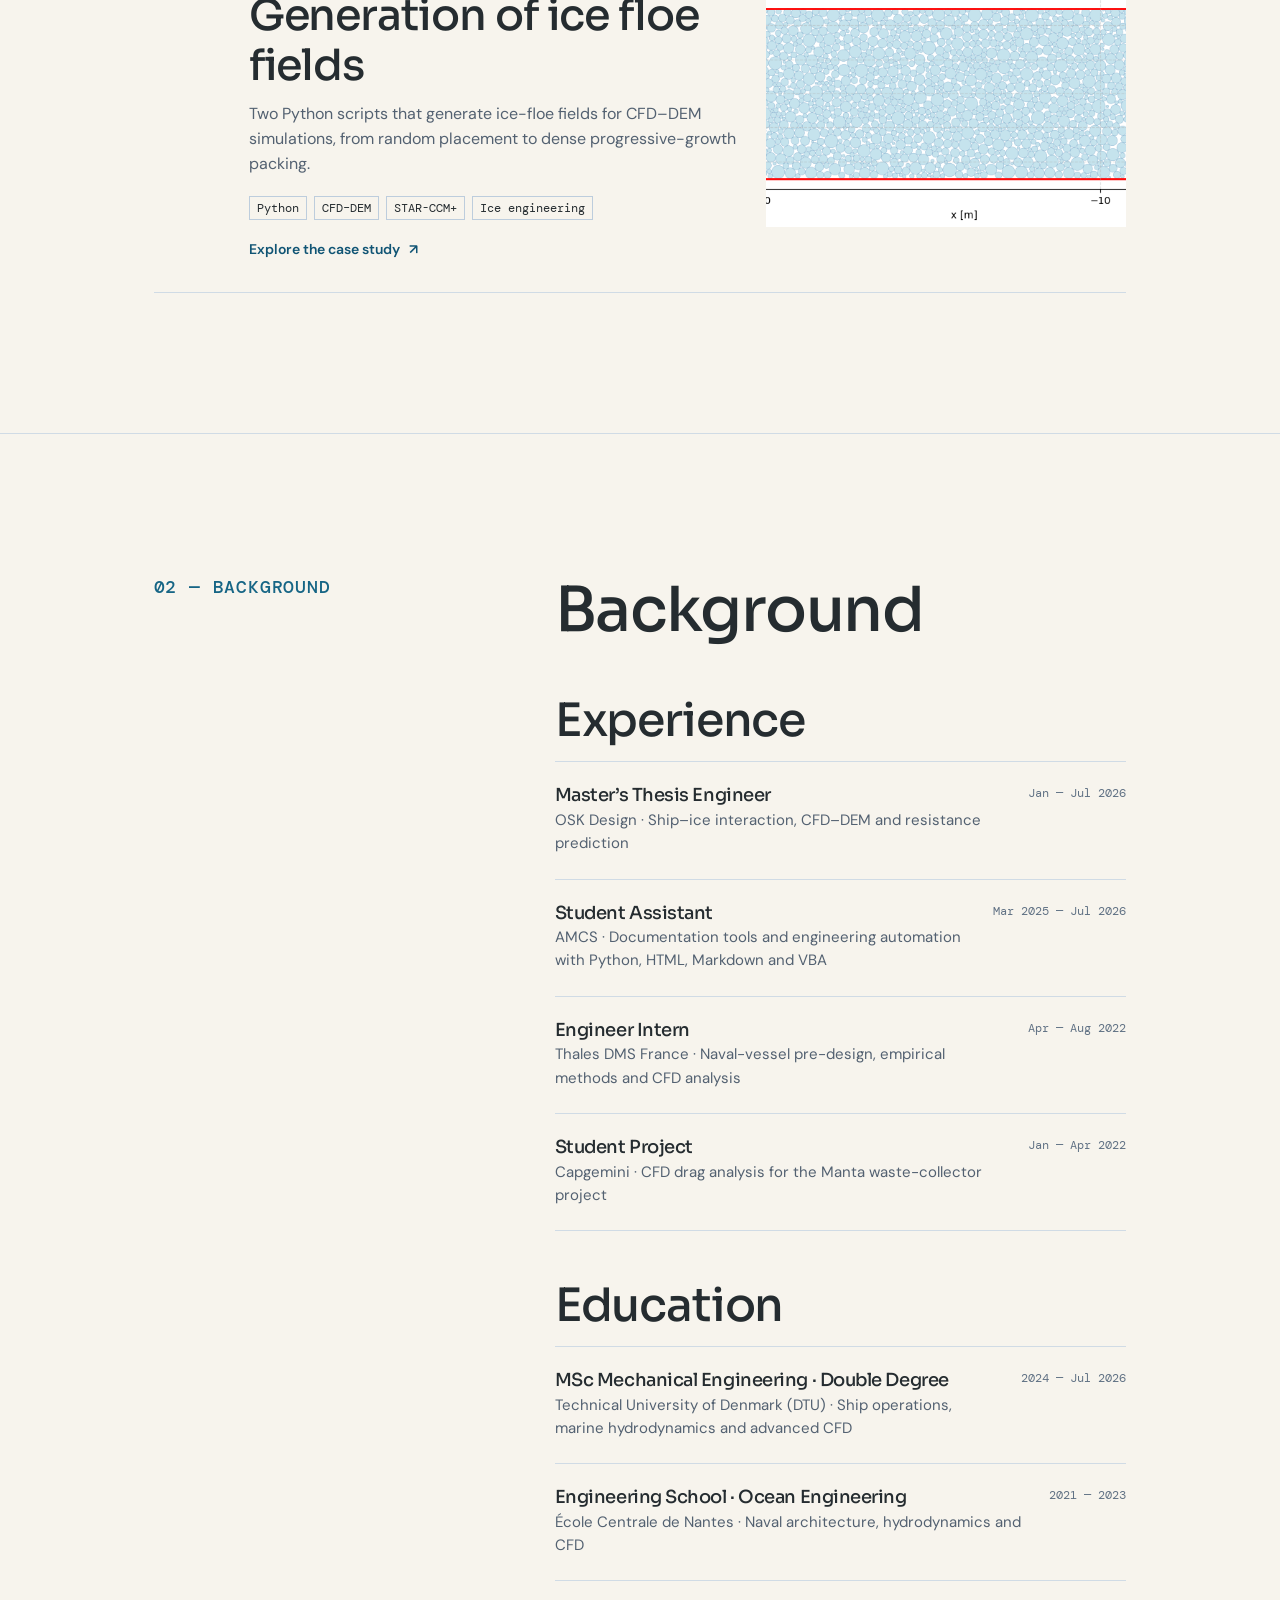
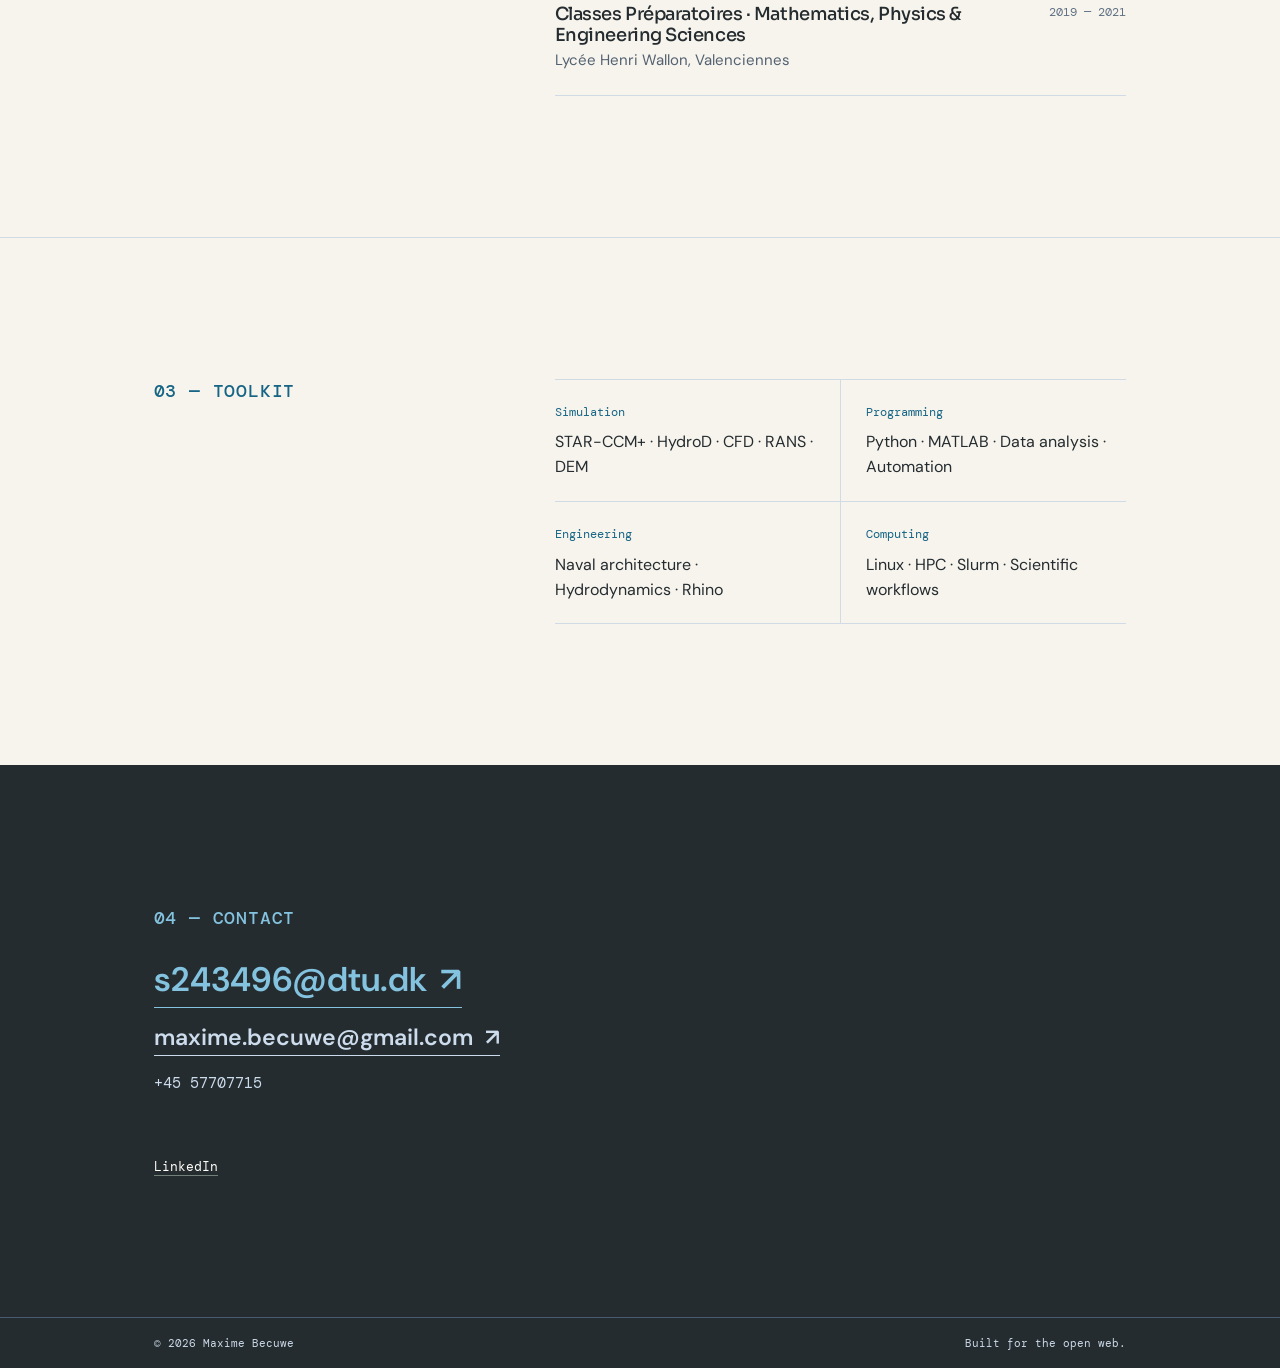
==== commit a65a0ad5: "Refresh homepage with broader engineering profile and Sora headings" ====
--- a/index.html
+++ b/index.html
@@ -3,13 +3,15 @@
   <head>
     <meta charset="UTF-8" />
     <meta name="viewport" content="width=device-width, initial-scale=1.0" />
-    <meta name="description" content="Maxime Becuwe — Mechanical and Naval Engineer specialising in hydrodynamics and CFD." />
-    <title>Maxime Becuwe | Hydrodynamics & CFD</title>
+    <meta name="description" content="Maxime Becuwe — Mechanical and ocean engineer working with fluid mechanics, CFD and ship design. Open to roles in fluid mechanics, naval architecture and mechanical engineering." />
+    <title>Maxime Becuwe | Fluid Mechanics & Mechanical Engineering</title>
     <link rel="preconnect" href="https://fonts.googleapis.com" />
     <link rel="preconnect" href="https://fonts.gstatic.com" crossorigin />
     <link href="https://fonts.googleapis.com/css2?family=DM+Mono:wght@400;500&family=DM+Sans:wght@400;500;600;700&family=Fraunces:opsz,wght@9..144,600;9..144,700&display=swap" rel="stylesheet" />
     <link rel="stylesheet" href="style.css" />
     <link rel="stylesheet" href="site-editorial.css" />
+    <link href="https://fonts.googleapis.com/css2?family=Sora:wght@500&display=swap" rel="stylesheet" />
+    <link rel="stylesheet" href="home-refresh.css?v=sora-headings" />
 </head>
   <body>
     <header class="site-header">
@@ -23,9 +25,10 @@
 
     <main id="top">
       <section class="hero section">
-        <p class="eyebrow">Mechanical &amp; ocean engineering</p>
-        <h1>I’m Maxime<br /><em>Becuwe.</em></h1>
-        <p class="hero-copy">I am a mechanical and ocean engineer with a double degree from DTU and École Centrale de Nantes. I work with ship hydrodynamics, CFD and numerical tools for naval engineering. Here you can find my background and selected engineering projects.</p>
+        <p class="eyebrow">Maxime Becuwe · Mechanical &amp; ocean engineer</p>
+        <h1>Fluid mechanics.<br />CFD.<br /><em>Engineering design.</em></h1>
+        <p class="hero-copy">I’m a mechanical and ocean engineer with a double degree from DTU and École Centrale de Nantes. My projects explore fluid flow, heat transfer and ship performance through simulation and data analysis. I’m interested in applying that foundation to a wide range of engineering challenges: designing pumps and wind turbines, developing ships, analysing structures and improving mechanical systems.</p>
+        <p class="hero-availability">I’m open to projects and roles across fluid mechanics, naval architecture and mechanical engineering, from early design studies to performance analysis.</p>
         <div class="hero-actions">
           <a class="button button-dark" href="#projects">Explore projects <span>↓</span></a>
           <!-- Replace # with your actual CV file or link. -->
@@ -33,7 +36,7 @@
         </div>
         <div class="hero-meta">
           <span>Based in Copenhagen, Denmark</span>
-          <span class="opportunities">Open to engineering opportunities</span>
+          <span>Fluid mechanics · Ship design · Mechanical systems</span>
         </div>
       </section>
 
--- a/home-refresh.css
+++ b/home-refresh.css
@@ -0,0 +1,18 @@
+/* Homepage palette proposal: ivory, graphite and ocean blue accents. */
+:root{--ink:#252c30;--muted:#607184;--paper:#f7f4ed;--lime:#83c3df;--line:#d0dbe5;--white:#fffdf8;--accent:#105474;--mid-blue:#166585;--pale-blue:#ecf7fc}
+.brand span,.site-header nav a:hover,.social-links a:hover,.hero h1 em,.eyebrow,.project-type,.skills-grid span,.project-link{color:var(--accent)}
+.hero{padding-top:clamp(65px,8vw,110px);padding-bottom:45px;min-height:calc(100svh - 76px)}
+.hero h1{font-family:"Sora",sans-serif;font-weight:500;font-size:clamp(44px,6.4vw,92px);line-height:1.12;max-width:1100px;letter-spacing:-.035em;overflow-wrap:break-word}
+.hero h1 em{font-style:normal;font-weight:500}
+main h2,main h3,main h4,.section-heading h2,.split-section h2,.project-card h3,.background-group h3,.timeline-entry h4,.contact-section h2,.contact-section h2 em{font-family:"Sora",sans-serif;font-weight:500;line-height:1.15;letter-spacing:-.025em}
+.hero-copy{max-width:790px;font-size:clamp(18px,1.7vw,22px);line-height:1.6;color:#505d6b;margin:28px 0 18px}
+.hero-availability{max-width:750px;font-size:clamp(17px,1.5vw,20px);font-weight:600;line-height:1.55;margin:0 0 30px;color:var(--ink)}
+.hero-meta{padding-top:45px;line-height:1.6;flex-wrap:wrap}
+.button-dark{background:var(--accent);color:#fff}.button-dark:hover{background:#0b3c54}.tag-list li{border-color:#bdcddd}
+.eyebrow,.project-type,.skills-grid span{color:var(--mid-blue)}.project-number{color:#687d93}.project-content>p:not(.project-type),.split-section p:not(.eyebrow){color:#536171}
+.project-art,.kcs-art,.thesis-gallery{background:var(--pale-blue)}
+.contact-section .eyebrow,.contact-section h2 em,.email-link{color:var(--lime)}
+.secondary-email,.phone-link{color:#ccdcec}footer{color:#cbd9e7;border-color:#485b70}
+a:focus-visible{outline:3px solid var(--accent);outline-offset:5px}
+@media(max-width:720px){.hero{min-height:auto;padding-top:55px}.hero h1{font-size:clamp(38px,7.6vw,54px)}.hero-meta{padding-top:35px}.hero-actions{flex-wrap:wrap;gap:20px}}
+@media(prefers-reduced-motion:reduce){html{scroll-behavior:auto}.reveal{animation:none}}
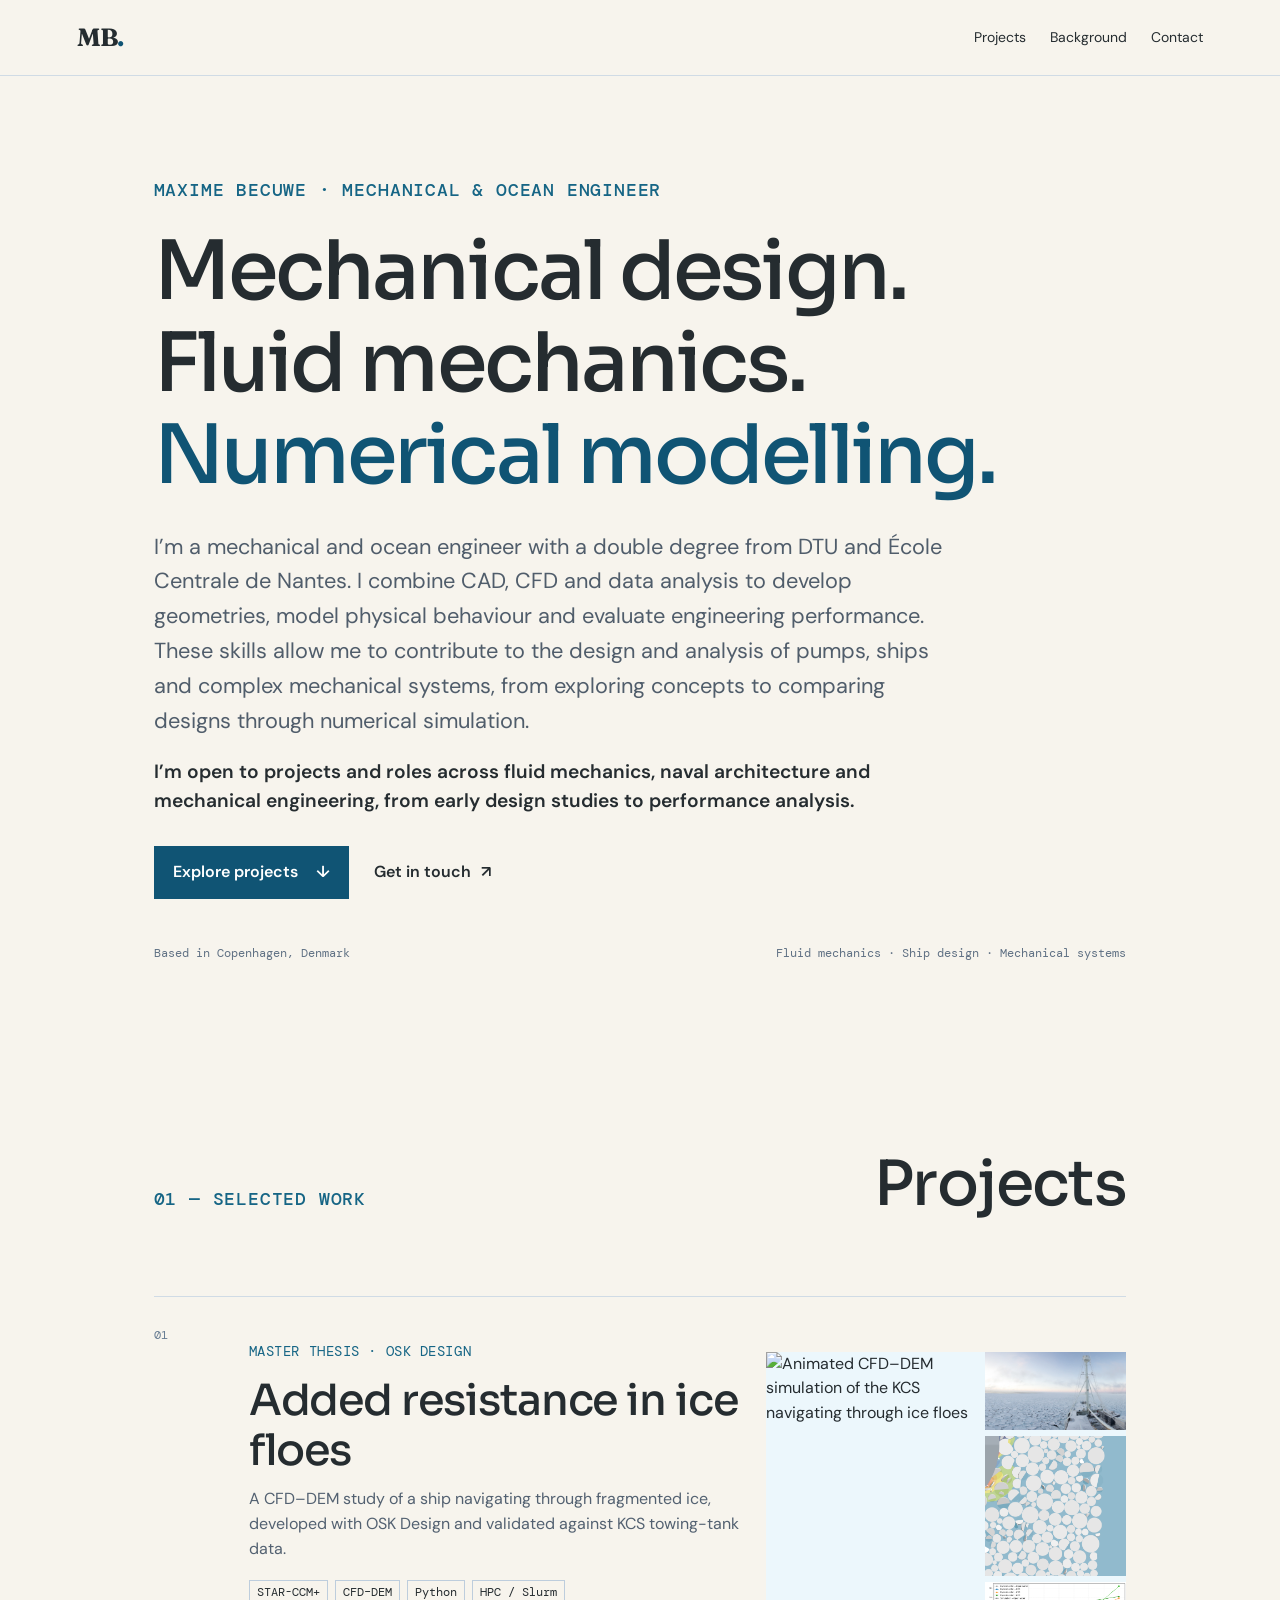
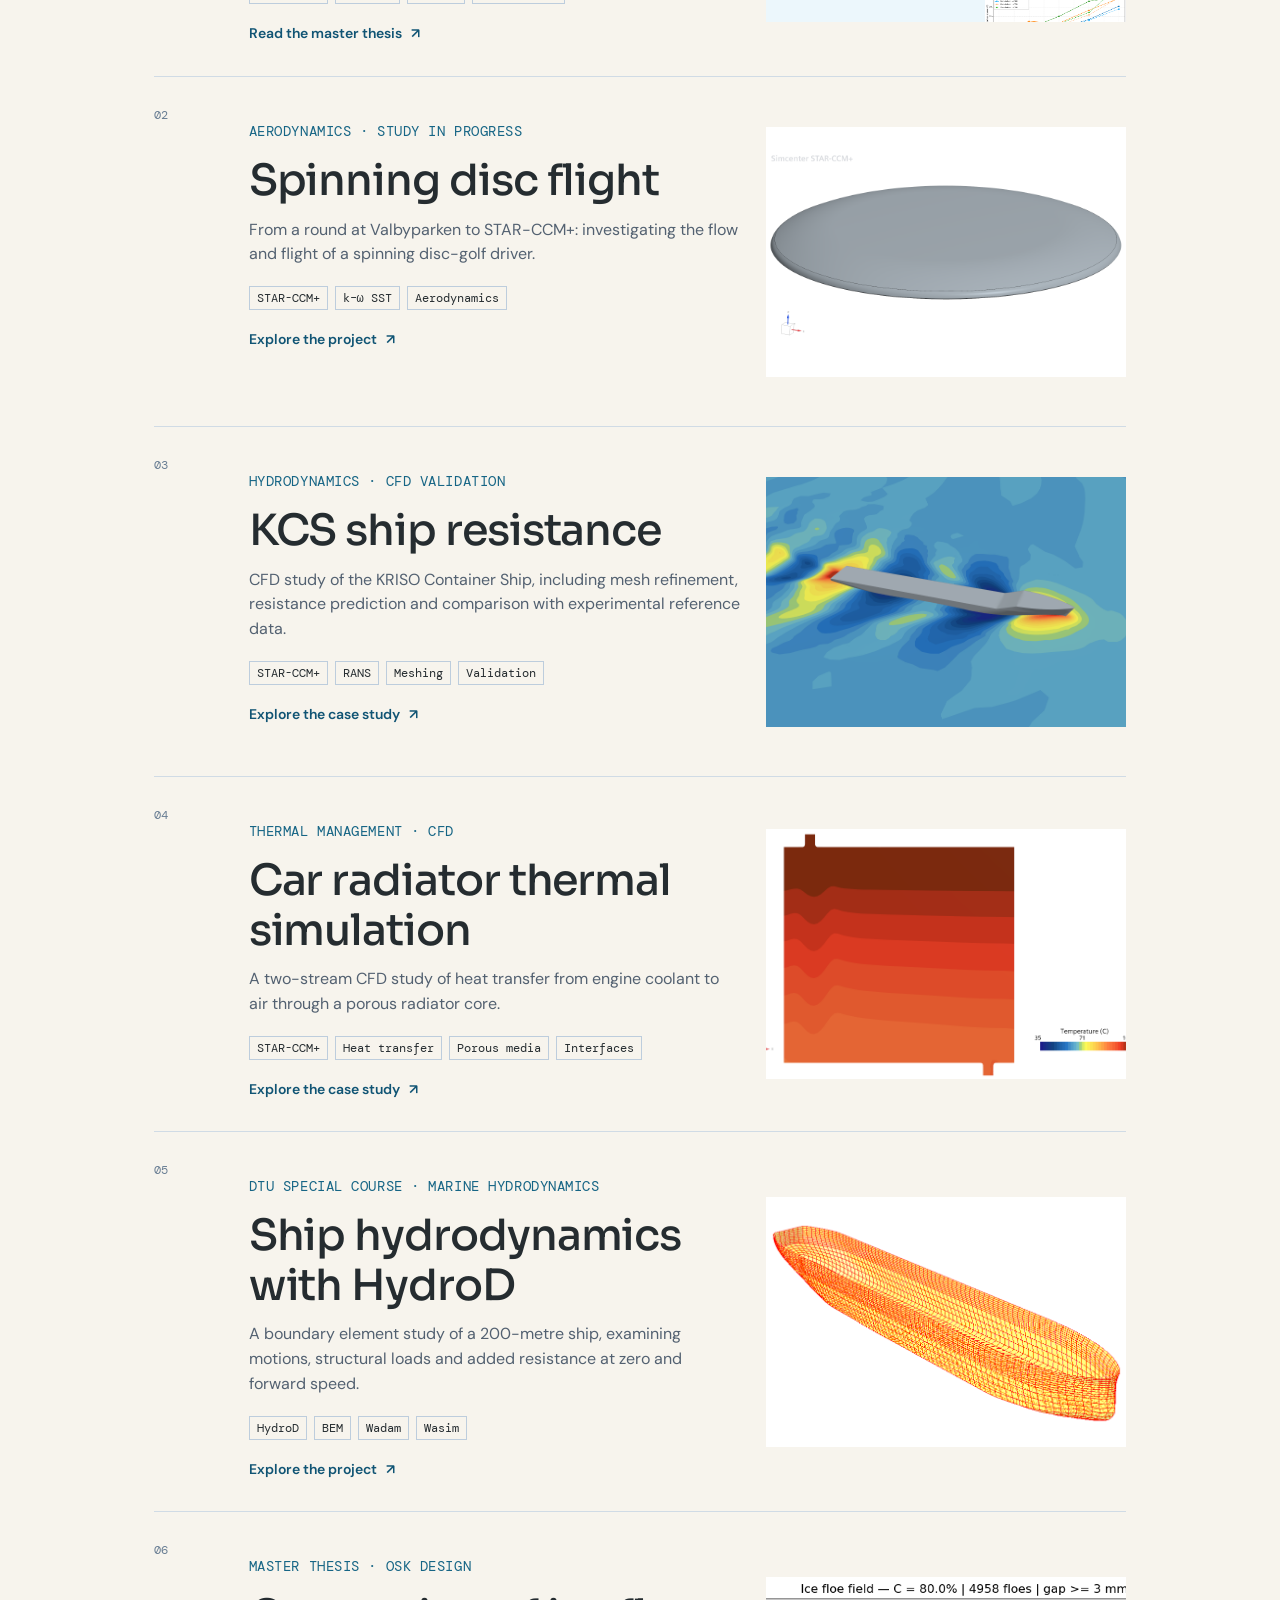
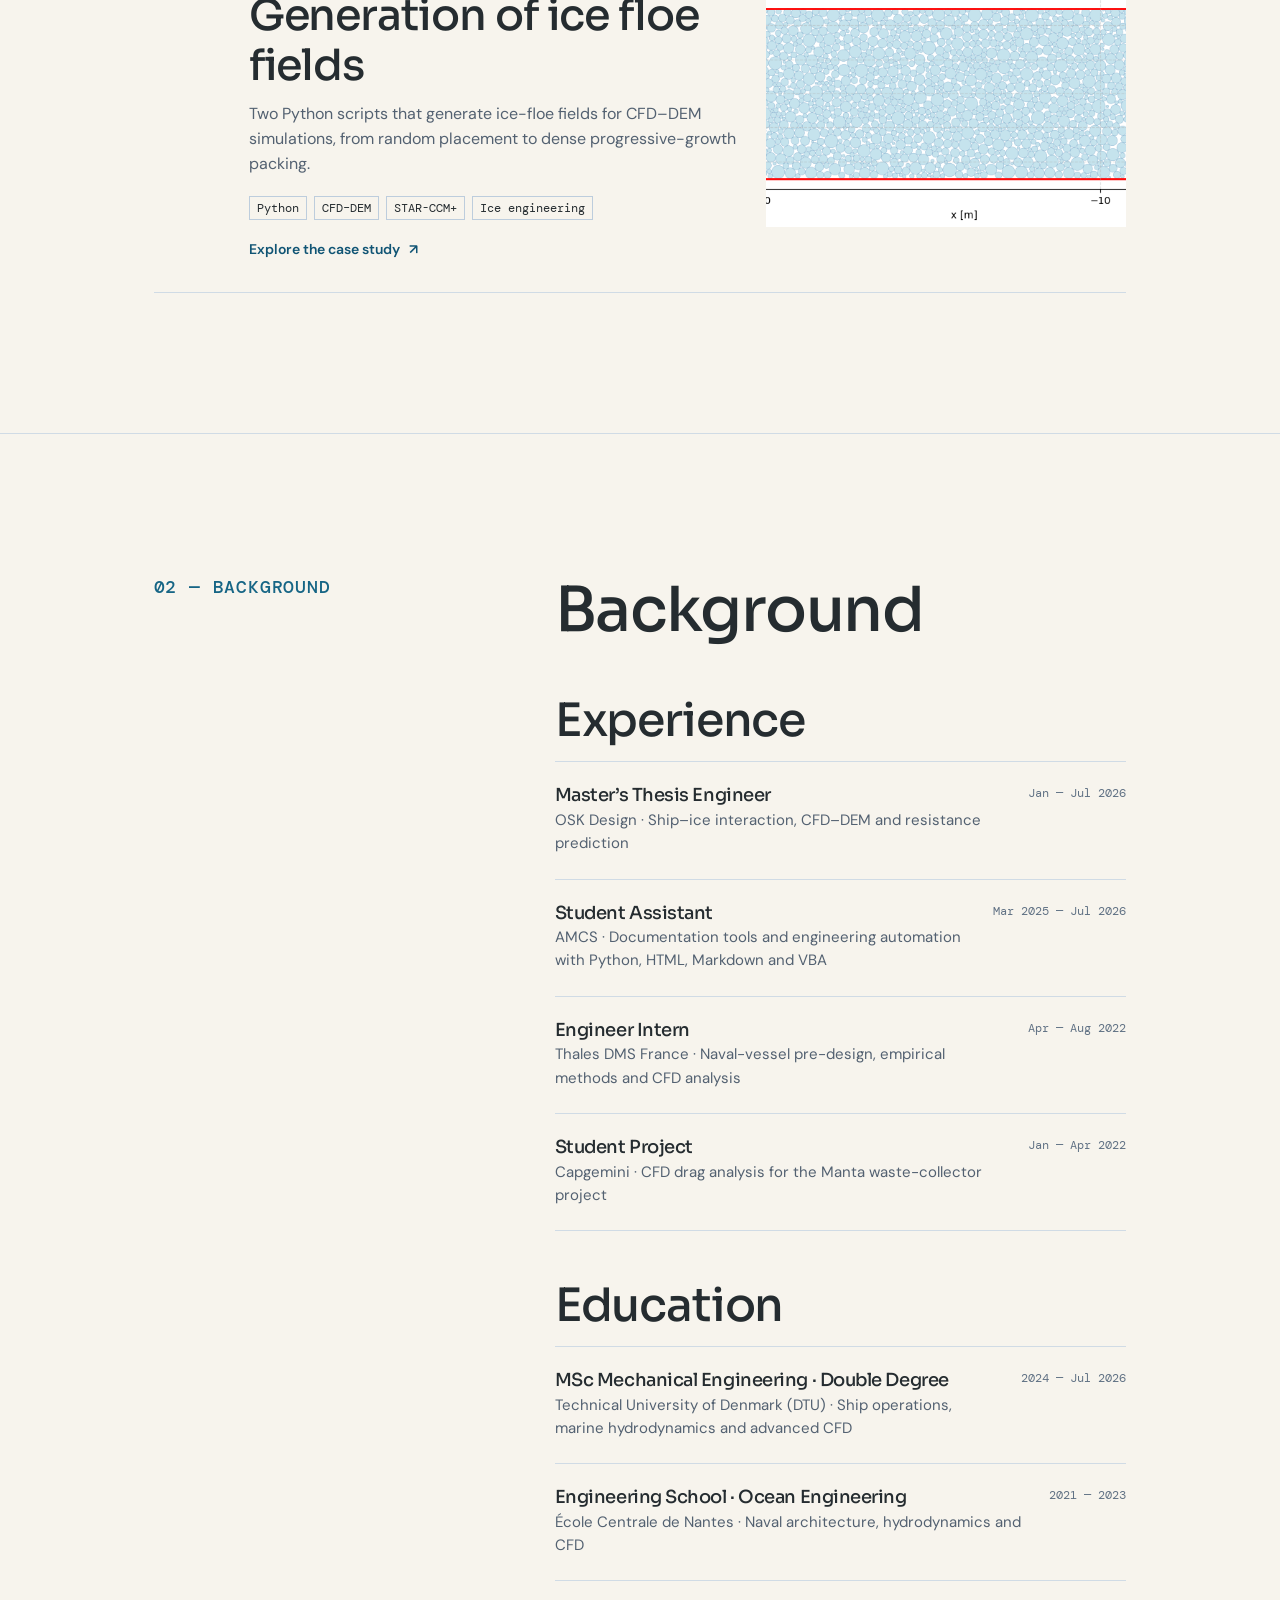
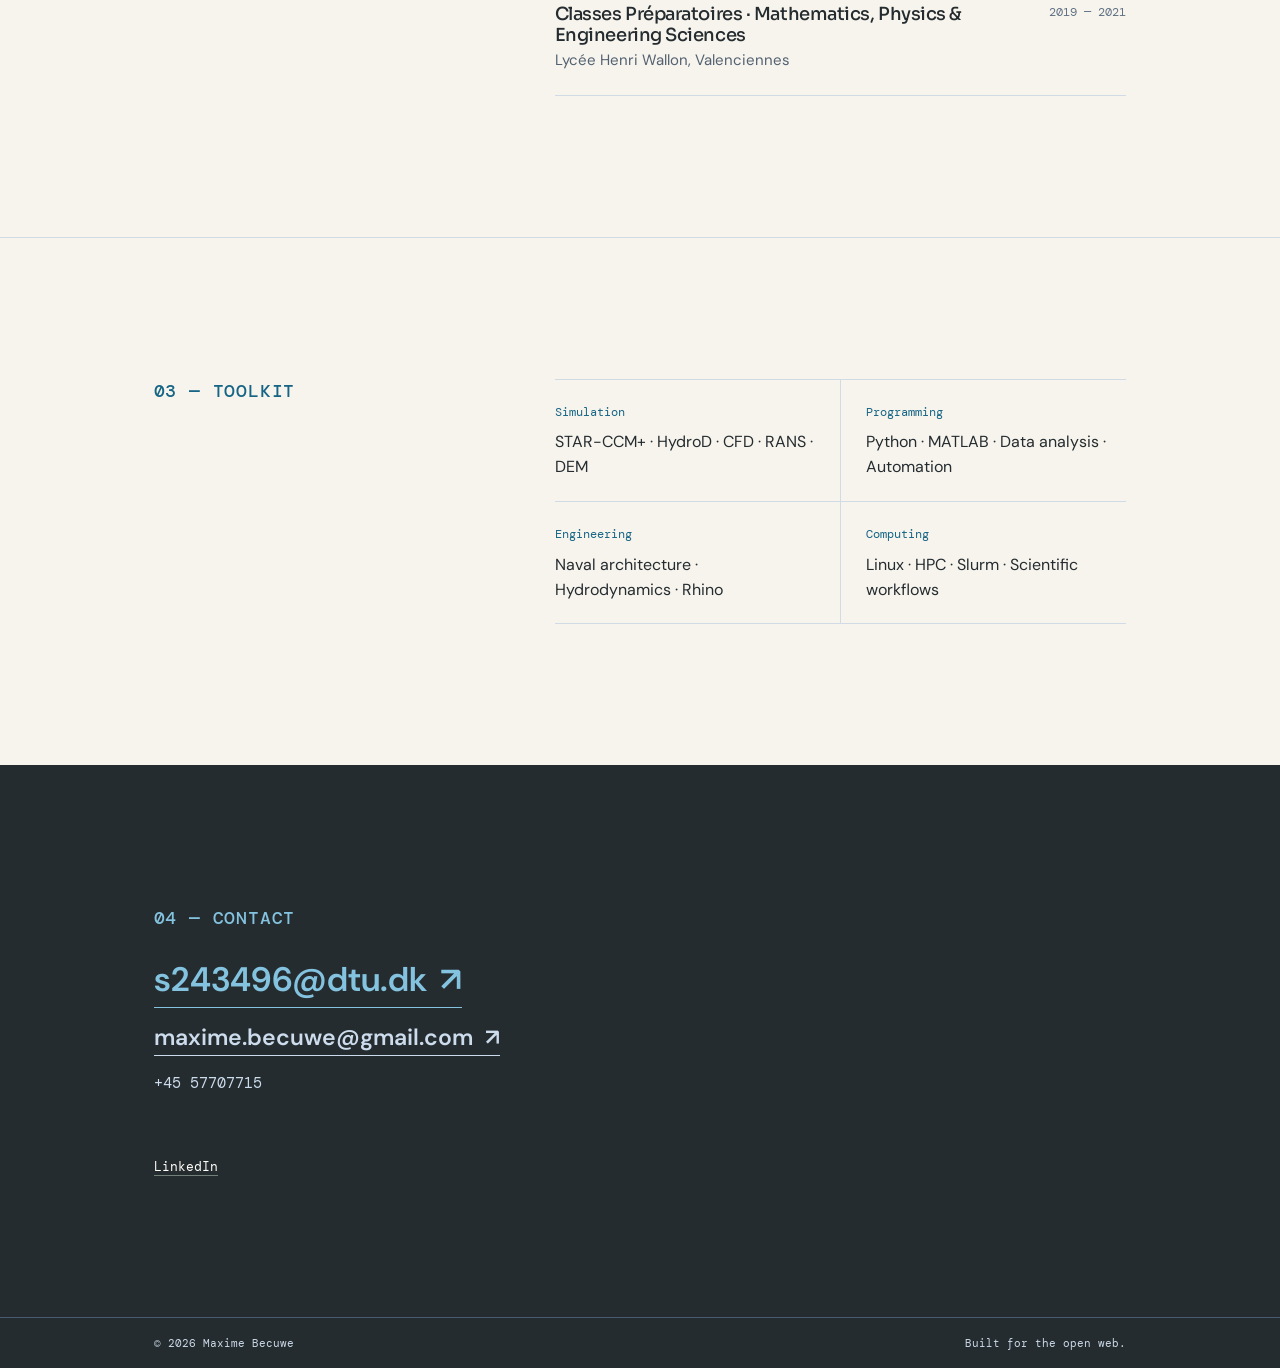
==== commit ec9d6485: "Update homepage focus on mechanical design and numerical modelling" ====
--- a/index.html
+++ b/index.html
@@ -3,8 +3,8 @@
   <head>
     <meta charset="UTF-8" />
     <meta name="viewport" content="width=device-width, initial-scale=1.0" />
-    <meta name="description" content="Maxime Becuwe — Mechanical and ocean engineer working with fluid mechanics, CFD and ship design. Open to roles in fluid mechanics, naval architecture and mechanical engineering." />
-    <title>Maxime Becuwe | Fluid Mechanics & Mechanical Engineering</title>
+    <meta name="description" content="Maxime Becuwe — Mechanical and ocean engineer combining CAD, CFD and data analysis for mechanical design, fluid mechanics and numerical modelling." />
+    <title>Maxime Becuwe | Mechanical Design & Numerical Modelling</title>
     <link rel="preconnect" href="https://fonts.googleapis.com" />
     <link rel="preconnect" href="https://fonts.gstatic.com" crossorigin />
     <link href="https://fonts.googleapis.com/css2?family=DM+Mono:wght@400;500&family=DM+Sans:wght@400;500;600;700&family=Fraunces:opsz,wght@9..144,600;9..144,700&display=swap" rel="stylesheet" />
@@ -26,8 +26,8 @@
     <main id="top">
       <section class="hero section">
         <p class="eyebrow">Maxime Becuwe · Mechanical &amp; ocean engineer</p>
-        <h1>Fluid mechanics.<br />CFD.<br /><em>Engineering design.</em></h1>
-        <p class="hero-copy">I’m a mechanical and ocean engineer with a double degree from DTU and École Centrale de Nantes. My projects explore fluid flow, heat transfer and ship performance through simulation and data analysis. I’m interested in applying that foundation to a wide range of engineering challenges: designing pumps and wind turbines, developing ships, analysing structures and improving mechanical systems.</p>
+        <h1>Mechanical design.<br />Fluid mechanics.<br /><em>Numerical modelling.</em></h1>
+        <p class="hero-copy">I’m a mechanical and ocean engineer with a double degree from DTU and École Centrale de Nantes. I combine CAD, CFD and data analysis to develop geometries, model physical behaviour and evaluate engineering performance. These skills allow me to contribute to the design and analysis of pumps, ships and complex mechanical systems, from exploring concepts to comparing designs through numerical simulation.</p>
         <p class="hero-availability">I’m open to projects and roles across fluid mechanics, naval architecture and mechanical engineering, from early design studies to performance analysis.</p>
         <div class="hero-actions">
           <a class="button button-dark" href="#projects">Explore projects <span>↓</span></a>
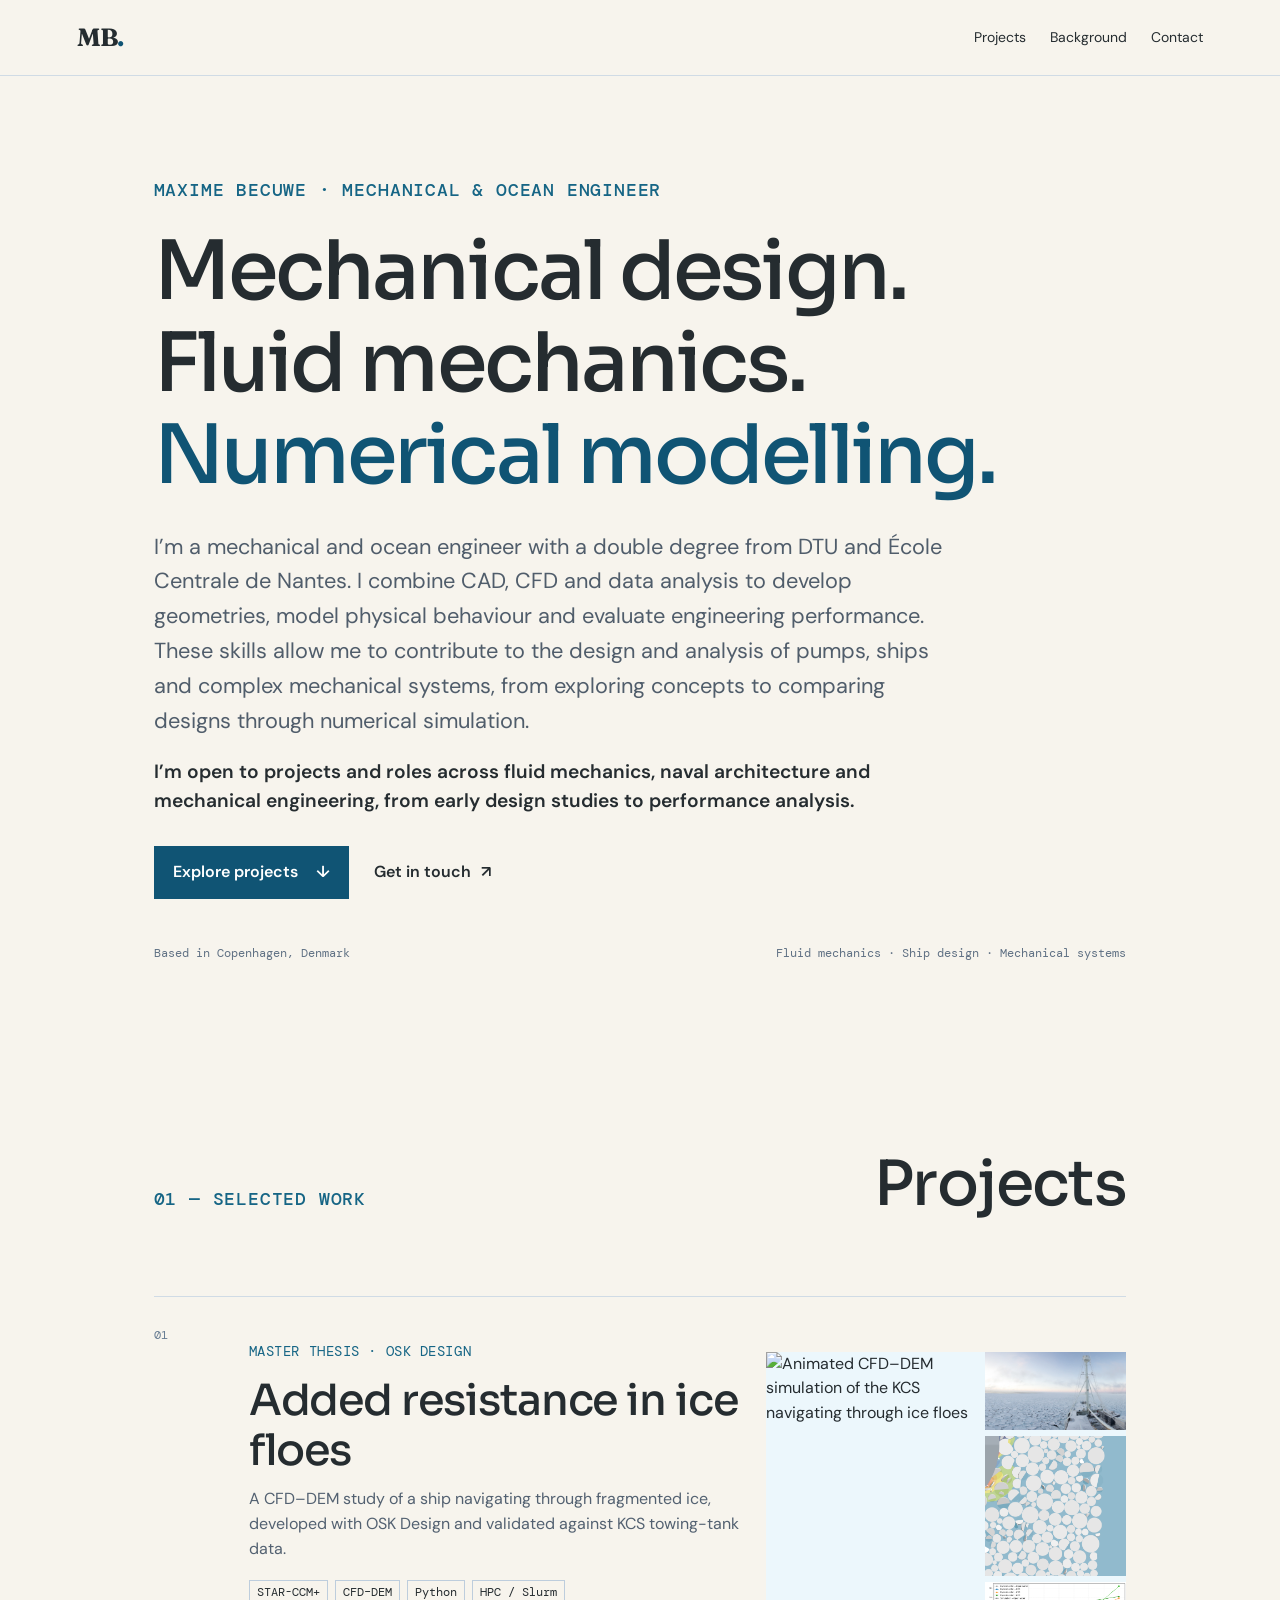
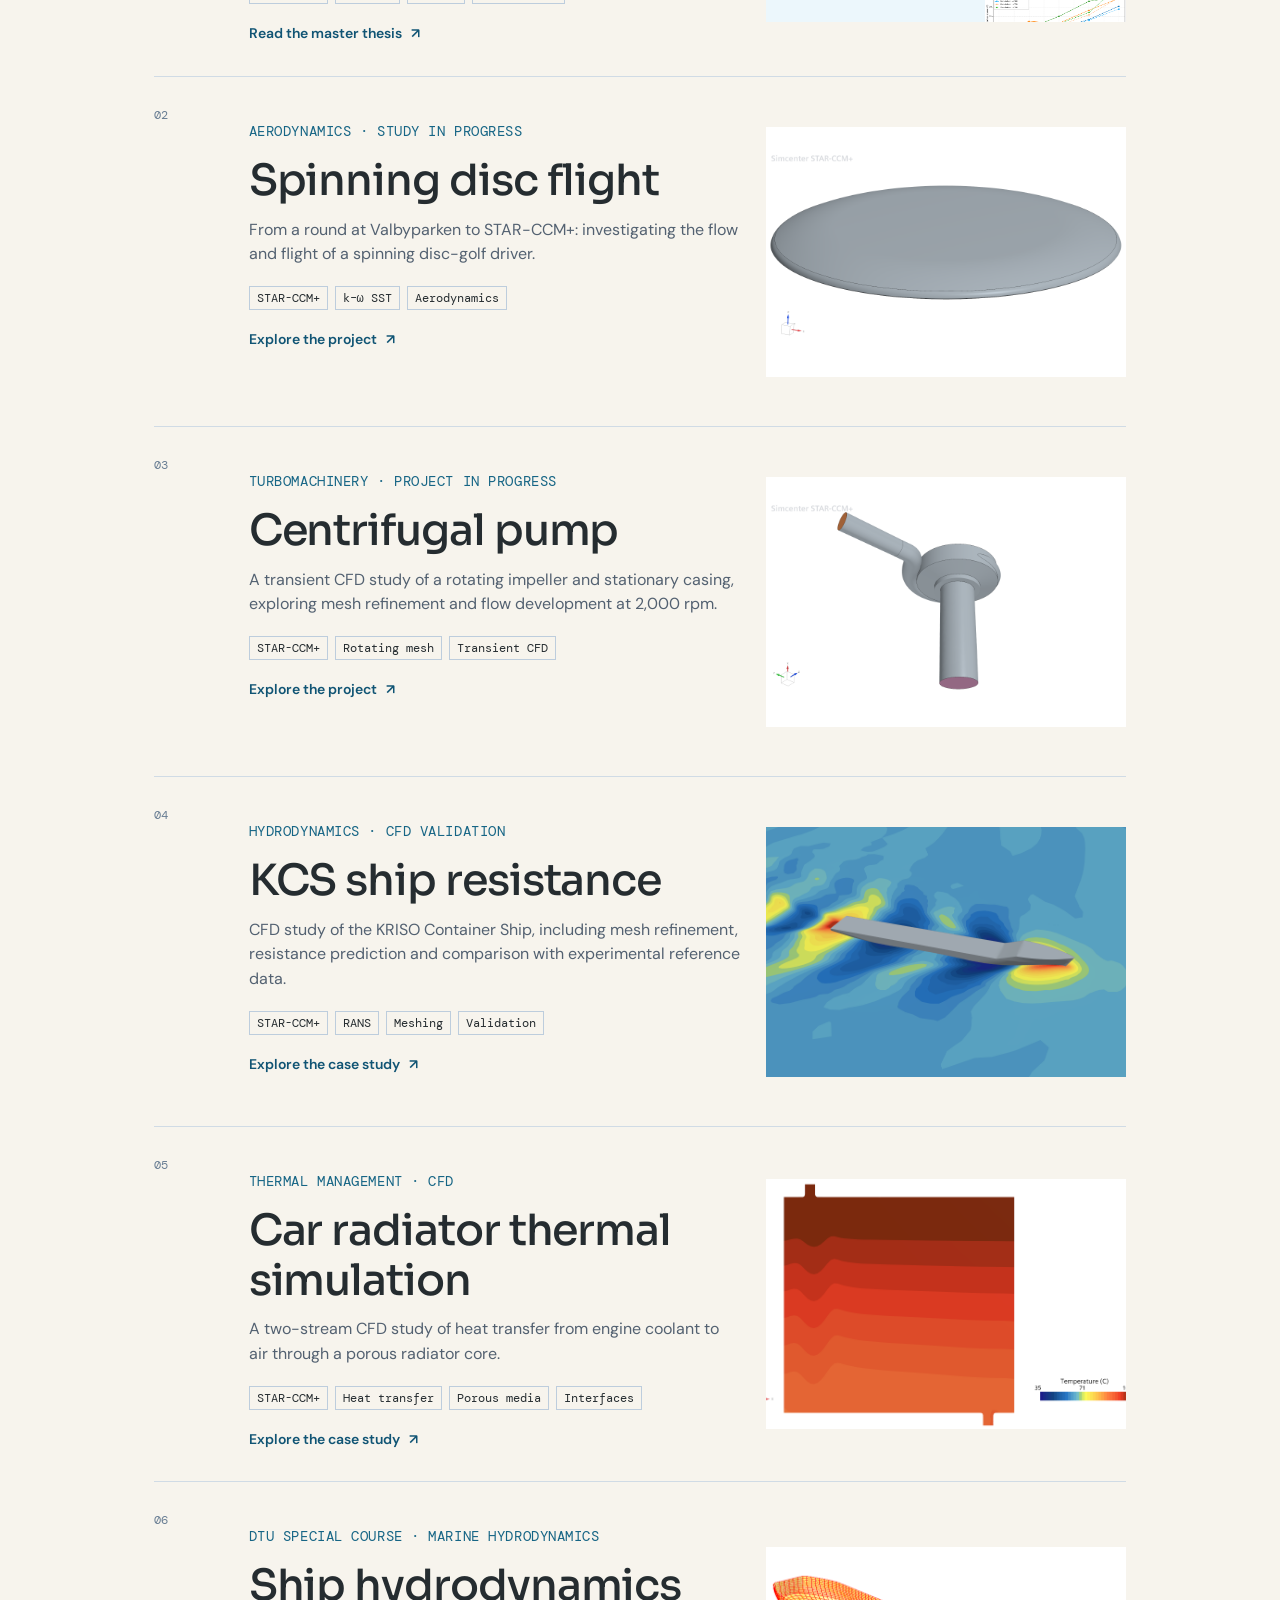
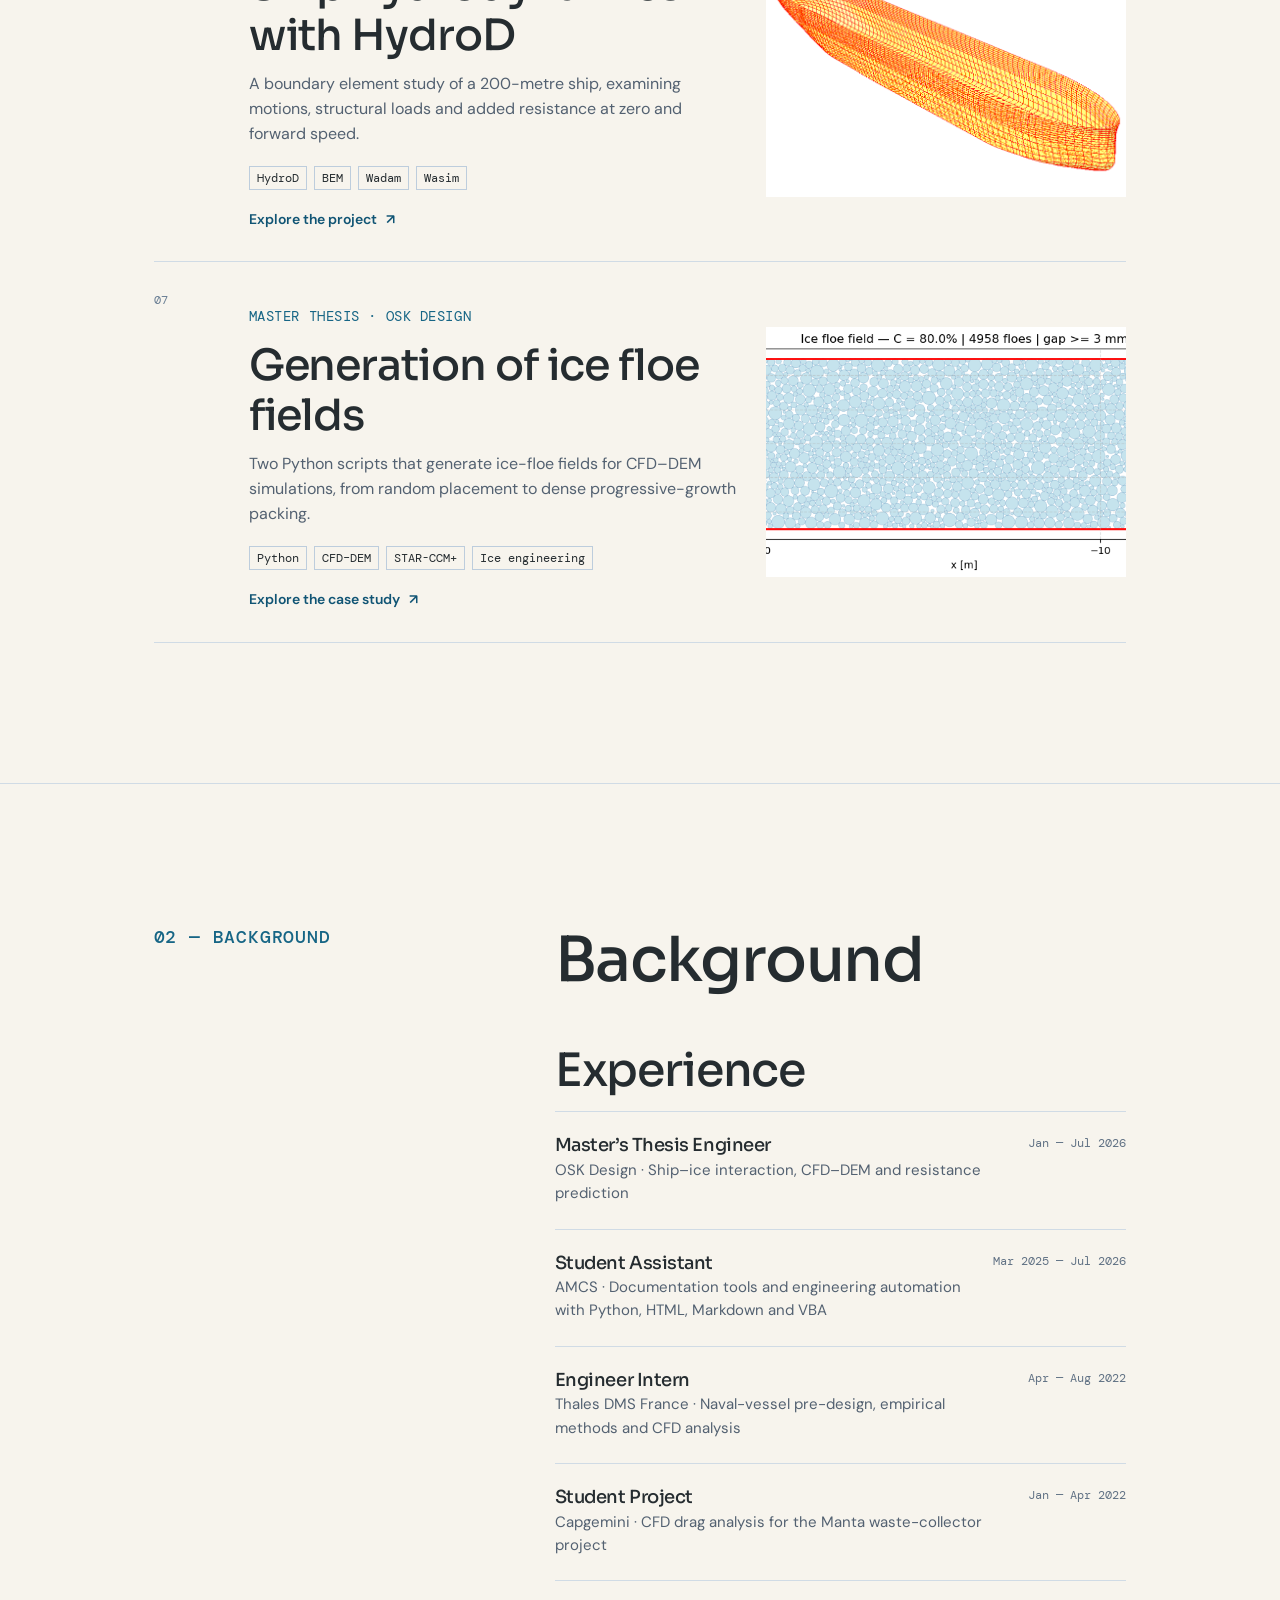
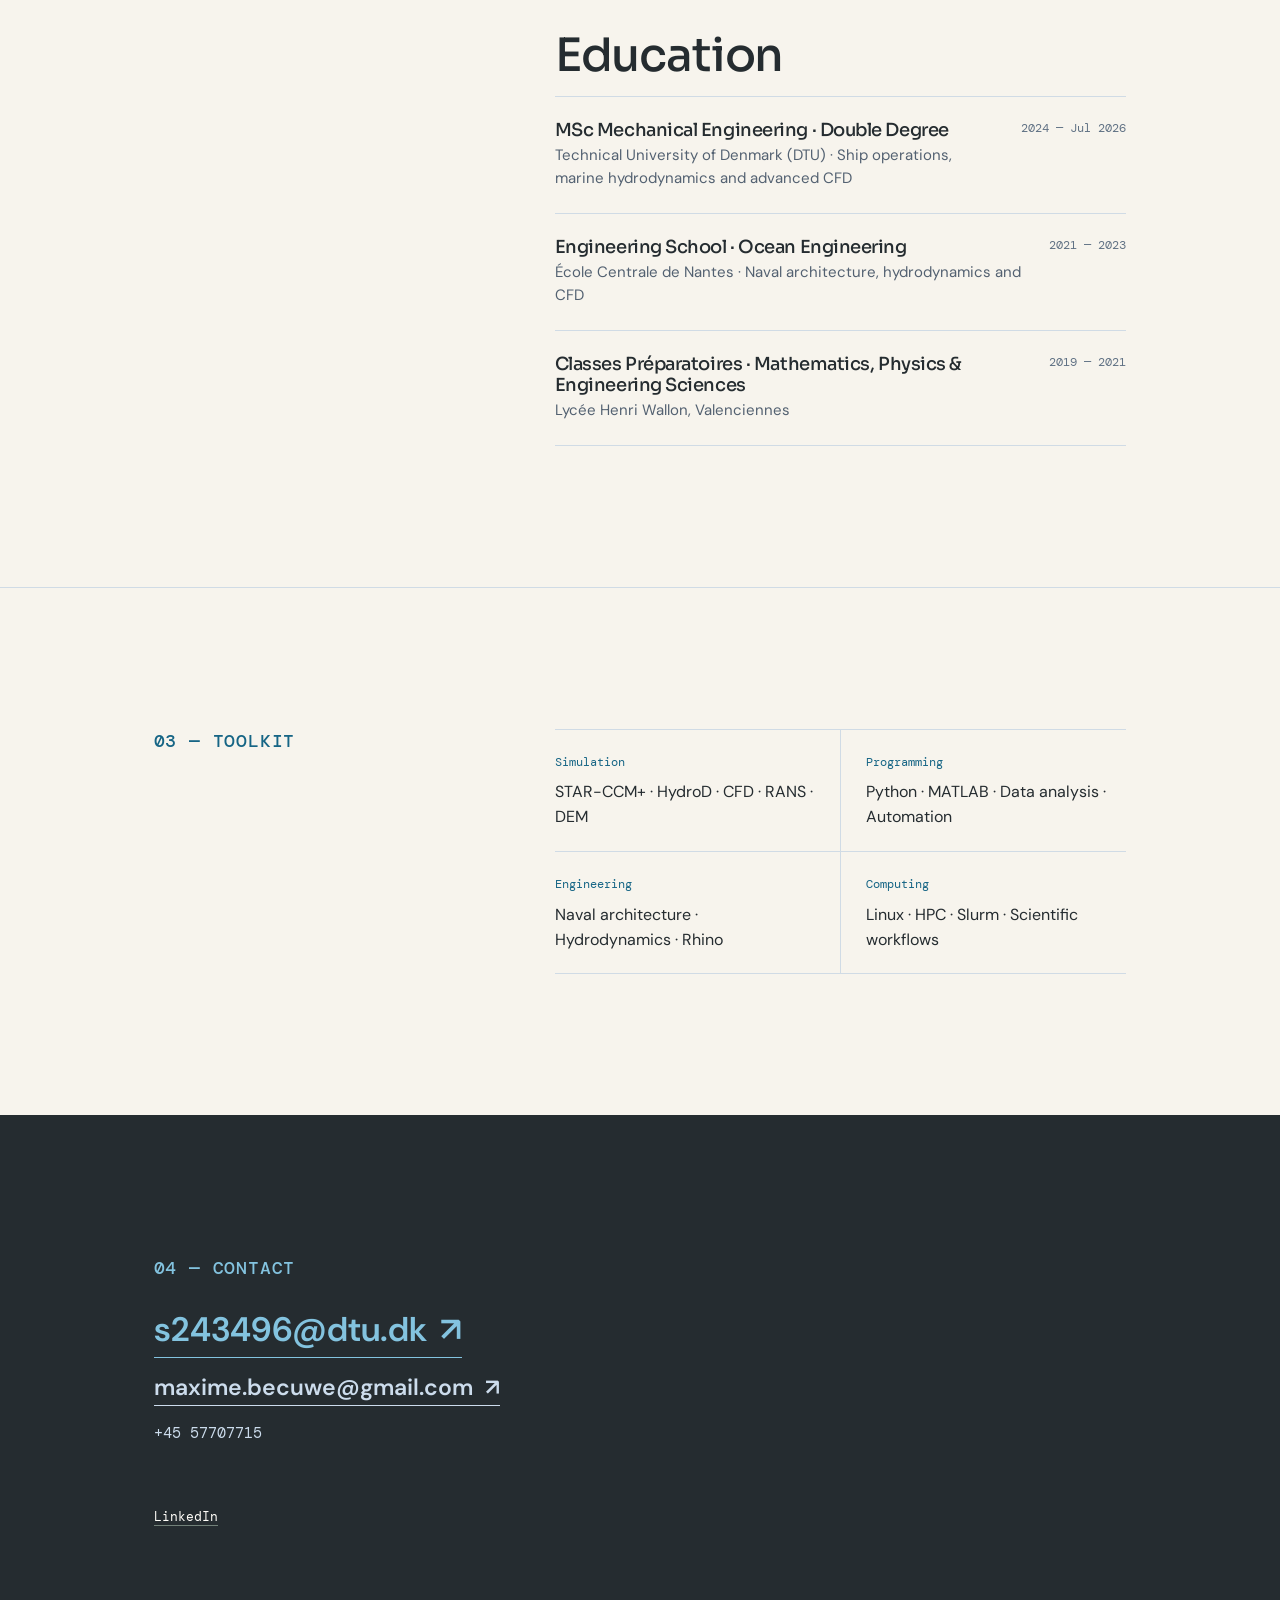
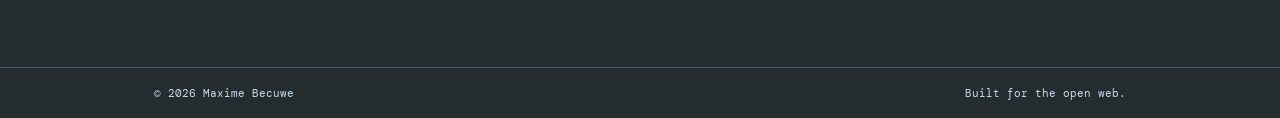
==== commit b401c462: "Publish centrifugal pump project in third position" ====
--- a/index.html
+++ b/index.html
@@ -68,6 +68,18 @@
           <article class="project-card">
             <div class="project-number">03</div>
             <div class="project-content">
+              <p class="project-type">Turbomachinery · Project in progress</p>
+              <h3>Centrifugal pump</h3>
+              <p>A transient CFD study of a rotating impeller and stationary casing, exploring mesh refinement and flow development at 2,000 rpm.</p>
+              <ul class="tag-list"><li>STAR-CCM+</li><li>Rotating mesh</li><li>Transient CFD</li></ul>
+              <a class="project-link" href="centrifugal-pump.html">Explore the project <span>↗</span></a>
+            </div>
+            <a class="project-art kcs-art" href="centrifugal-pump.html" aria-label="Explore the centrifugal pump simulation"><img src="assets/pump/geometry_inlet_outlet.png" alt="Centrifugal pump geometry with inlet in pink and outlet in orange" loading="lazy" style="object-fit:contain;background:#fff" /></a>
+          </article>
+
+          <article class="project-card">
+            <div class="project-number">04</div>
+            <div class="project-content">
               <p class="project-type">Hydrodynamics · CFD validation</p>
               <h3>KCS ship resistance</h3>
               <p>CFD study of the KRISO Container Ship, including mesh refinement, resistance prediction and comparison with experimental reference data.</p>
@@ -78,7 +90,7 @@
           </article>
 
           <article class="project-card">
-            <div class="project-number">04</div>
+            <div class="project-number">05</div>
             <div class="project-content">
               <p class="project-type">Thermal management · CFD</p>
               <h3>Car radiator thermal simulation</h3>
@@ -90,7 +102,7 @@
           </article>
 
           <article class="project-card">
-            <div class="project-number">05</div>
+            <div class="project-number">06</div>
             <div class="project-content">
               <p class="project-type">DTU Special Course · Marine hydrodynamics</p>
               <h3>Ship hydrodynamics with HydroD</h3>
@@ -102,7 +114,7 @@
           </article>
 
           <article class="project-card">
-            <div class="project-number">06</div>
+            <div class="project-number">07</div>
             <div class="project-content">
               <p class="project-type">Master thesis · OSK Design</p>
               <h3>Generation of ice floe fields</h3>
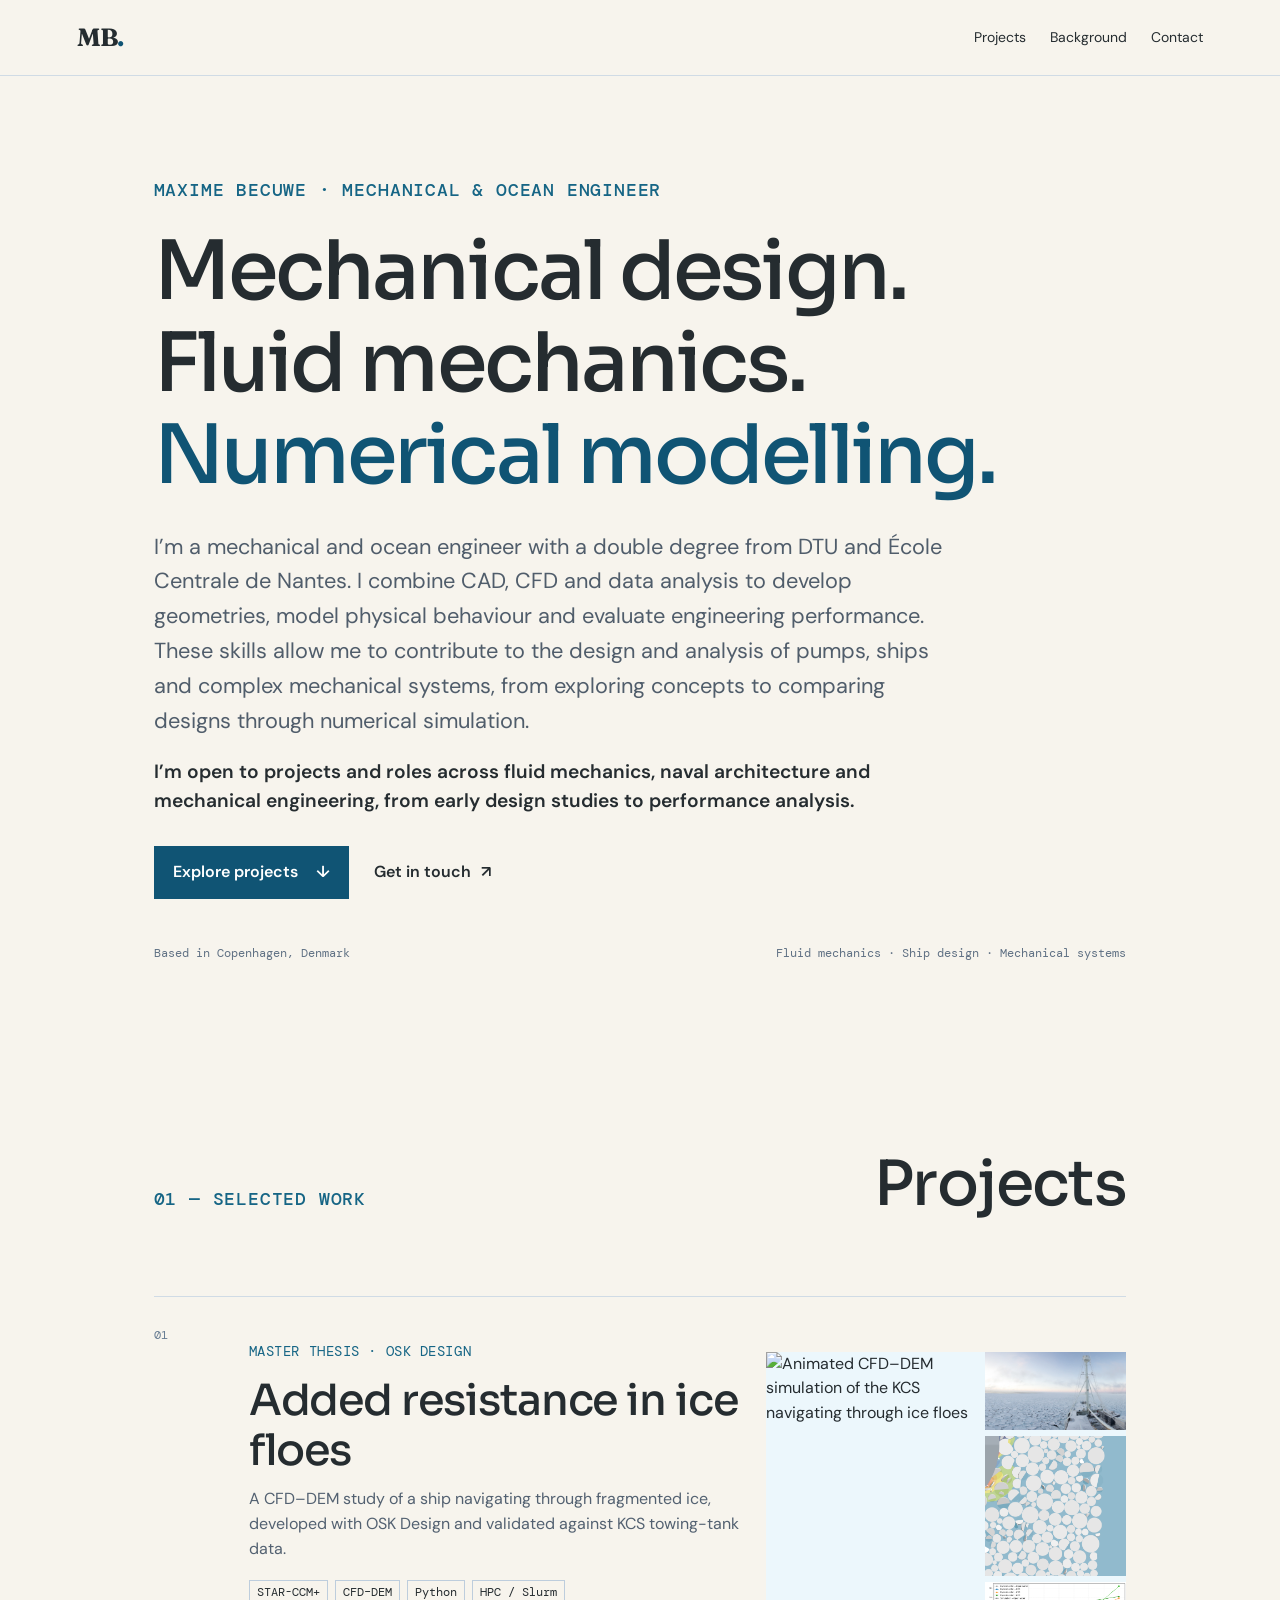
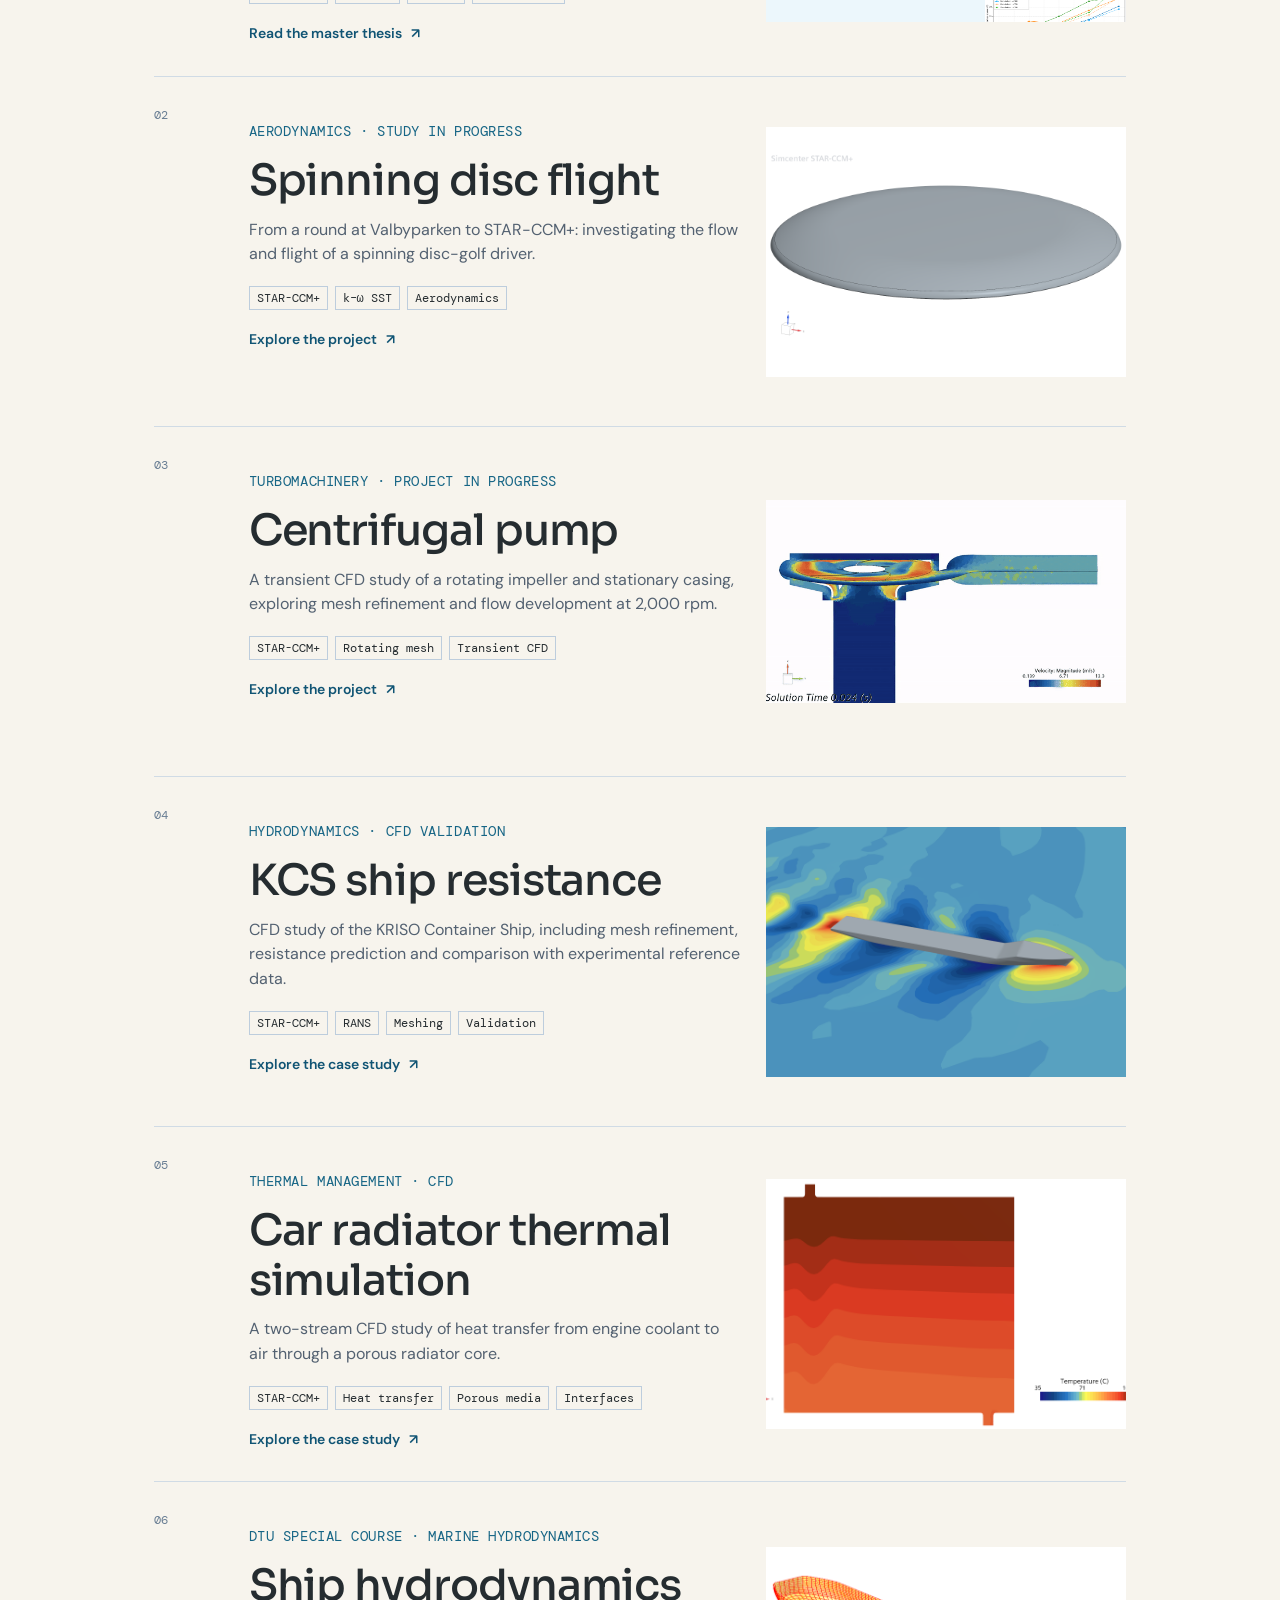
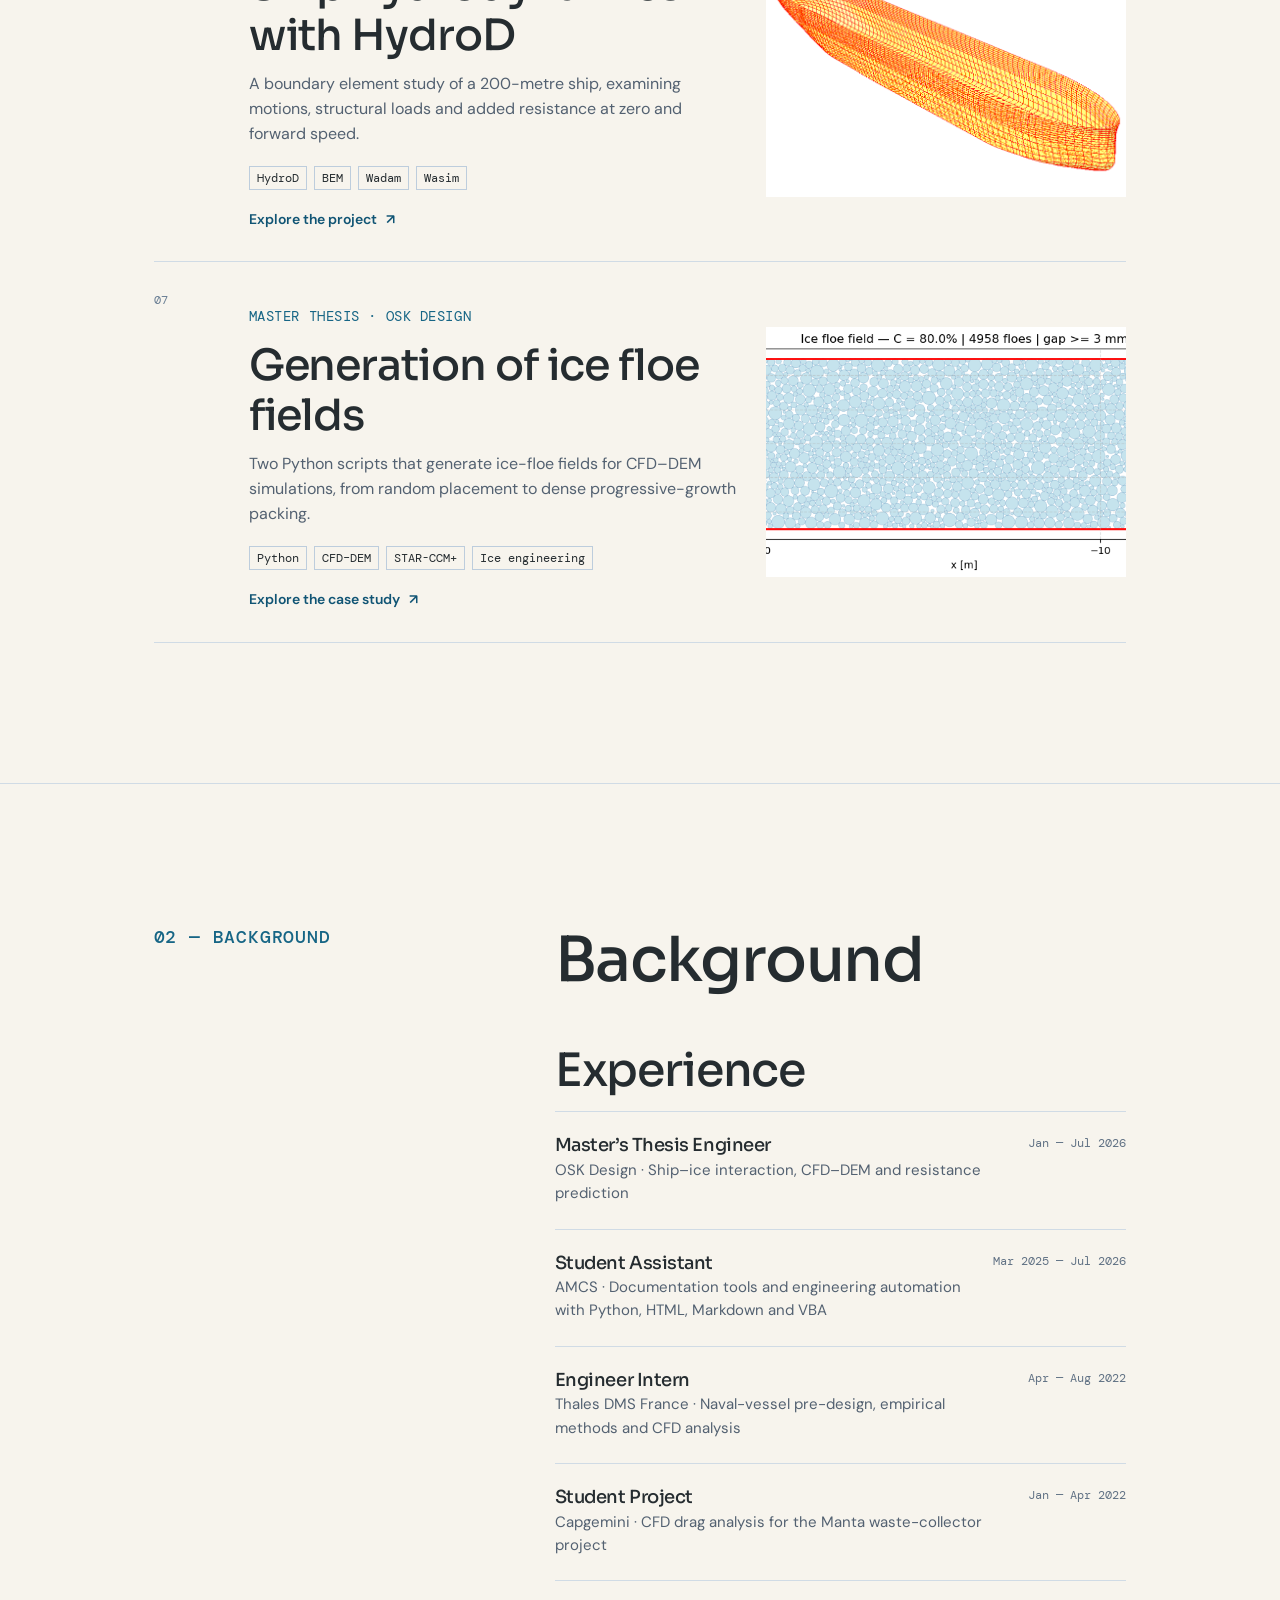
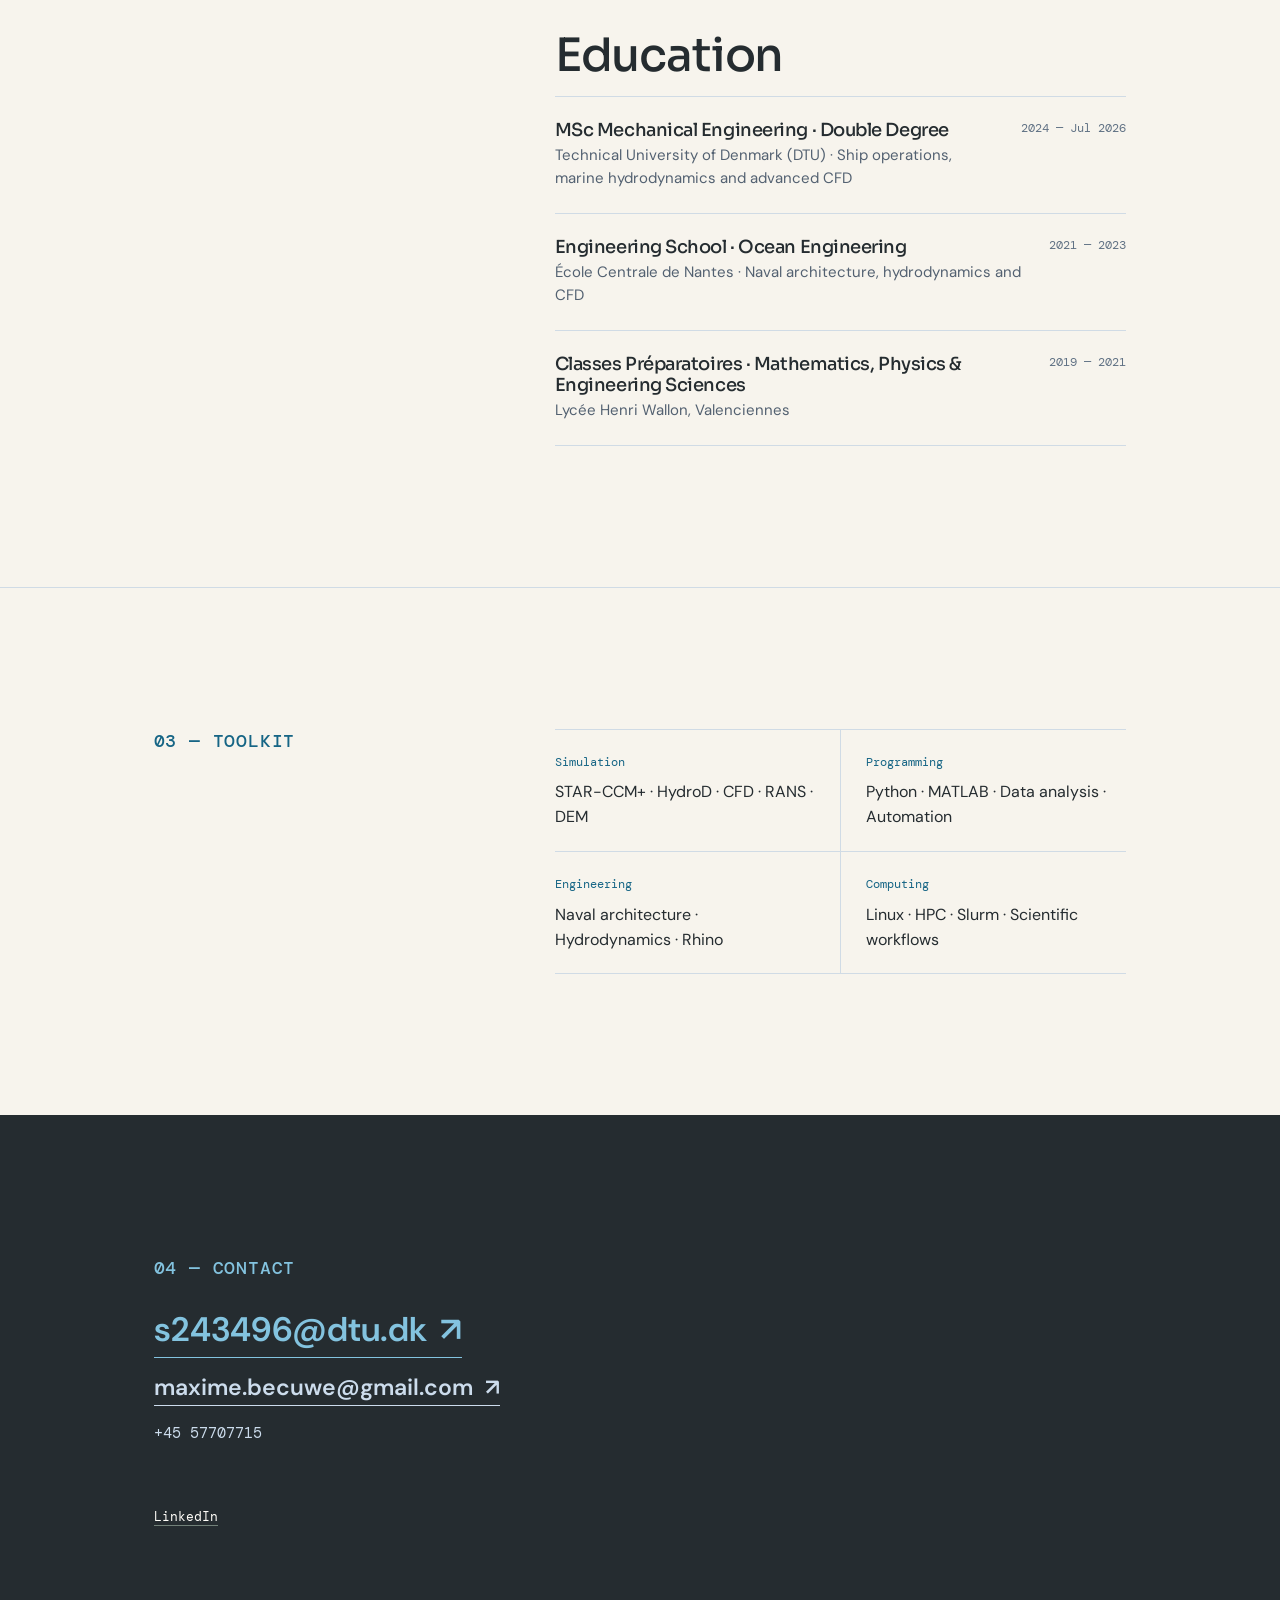
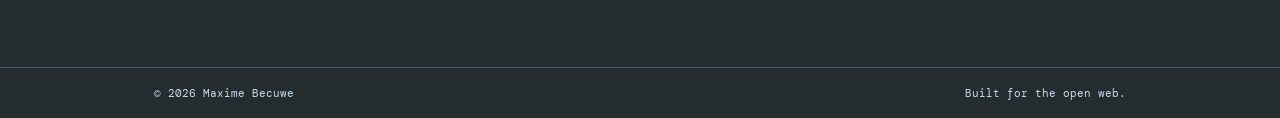
==== commit 9cb81b9d: "Animate pump homepage preview with GIF" ====
--- a/index.html
+++ b/index.html
@@ -74,7 +74,7 @@
               <ul class="tag-list"><li>STAR-CCM+</li><li>Rotating mesh</li><li>Transient CFD</li></ul>
               <a class="project-link" href="centrifugal-pump.html">Explore the project <span>↗</span></a>
             </div>
-            <a class="project-art kcs-art" href="centrifugal-pump.html" aria-label="Explore the centrifugal pump simulation"><img src="assets/pump/geometry_inlet_outlet.png" alt="Centrifugal pump geometry with inlet in pink and outlet in orange" loading="lazy" style="object-fit:contain;background:#fff" /></a>
+            <a class="project-art pump-preview" href="centrifugal-pump.html" aria-label="Explore the centrifugal pump simulation"><img src="assets/pump/velocity-preview.gif" alt="Animated velocity magnitude in the centrifugal pump, viewed along Z" loading="lazy" /></a>
           </article>
 
           <article class="project-card">
--- a/home-refresh.css
+++ b/home-refresh.css
@@ -16,3 +16,5 @@
 a:focus-visible{outline:3px solid var(--accent);outline-offset:5px}
 @media(max-width:720px){.hero{min-height:auto;padding-top:55px}.hero h1{font-size:clamp(38px,7.6vw,54px)}.hero-meta{padding-top:35px}.hero-actions{flex-wrap:wrap;gap:20px}}
 @media(prefers-reduced-motion:reduce){html{scroll-behavior:auto}.reveal{animation:none}}
+
+.pump-preview{height:auto;align-self:center;background:#fff}.pump-preview img{display:block;width:100%;height:auto;object-fit:contain}
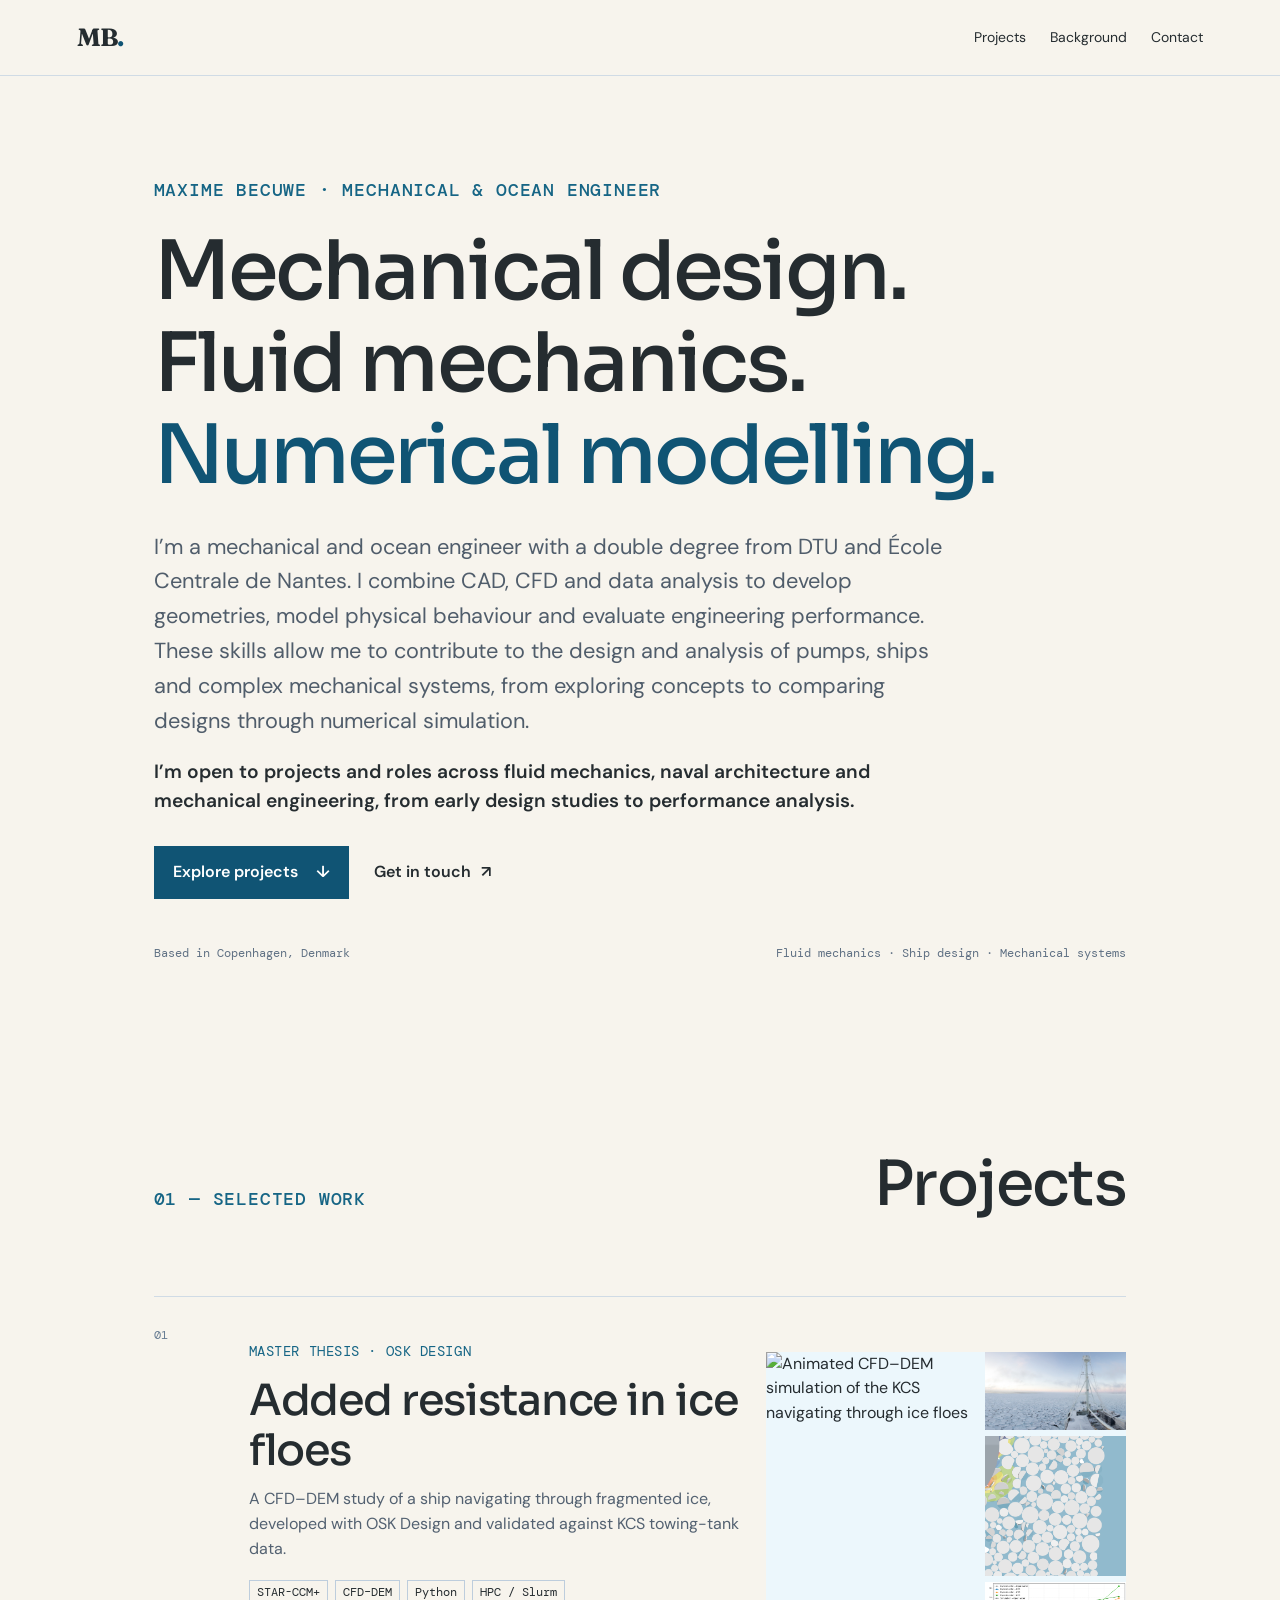
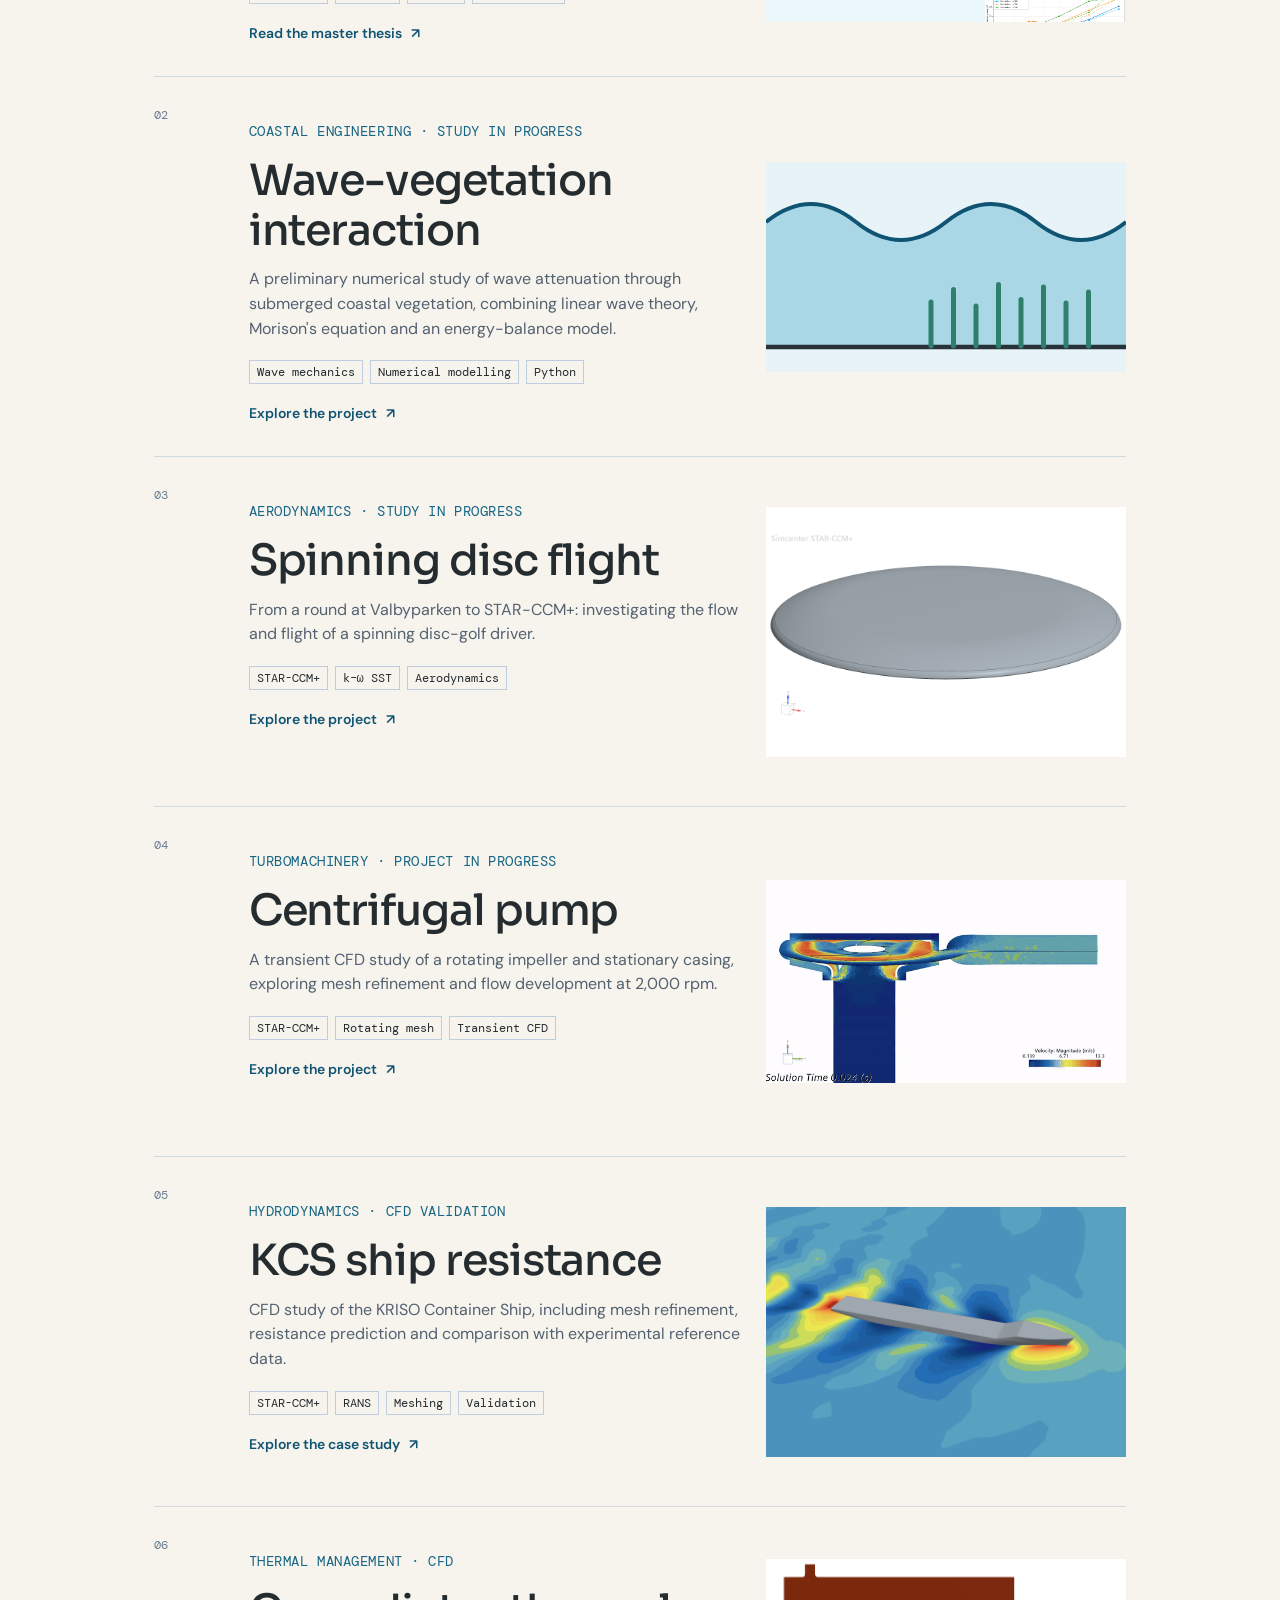
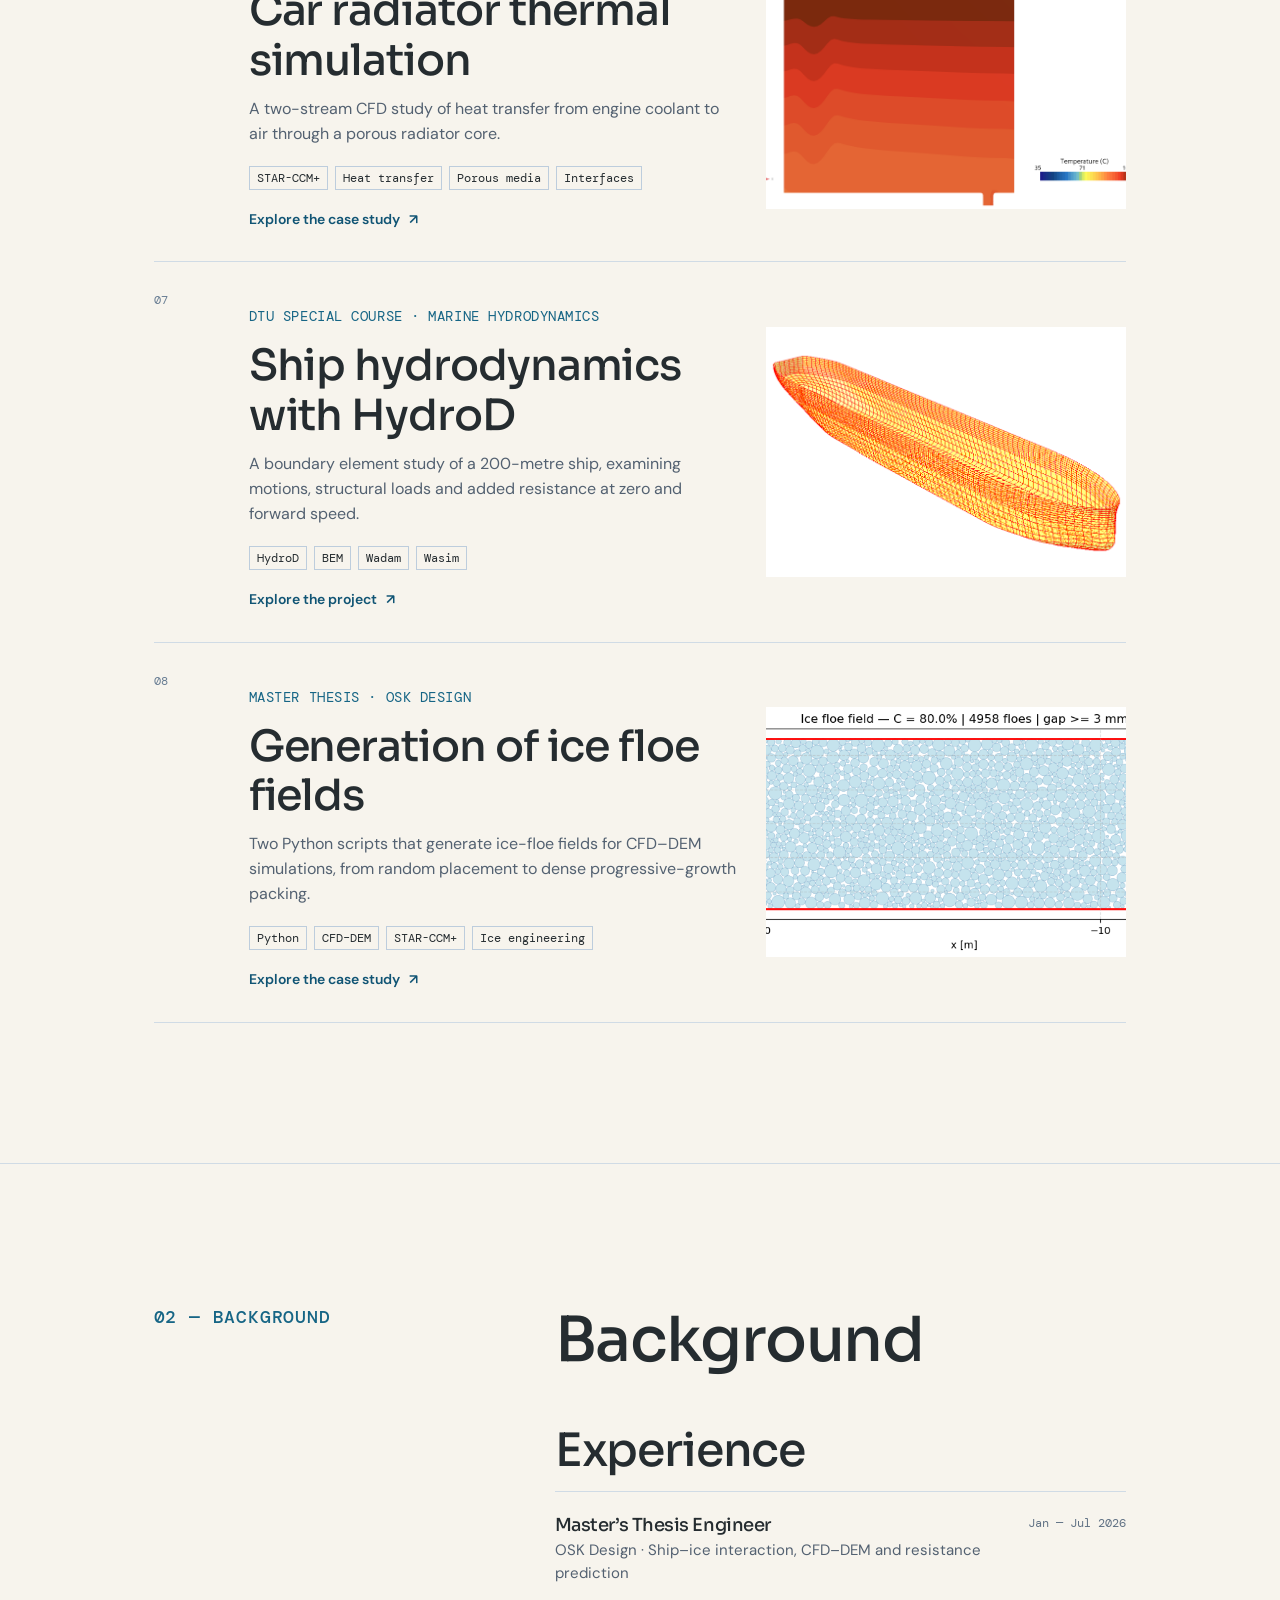
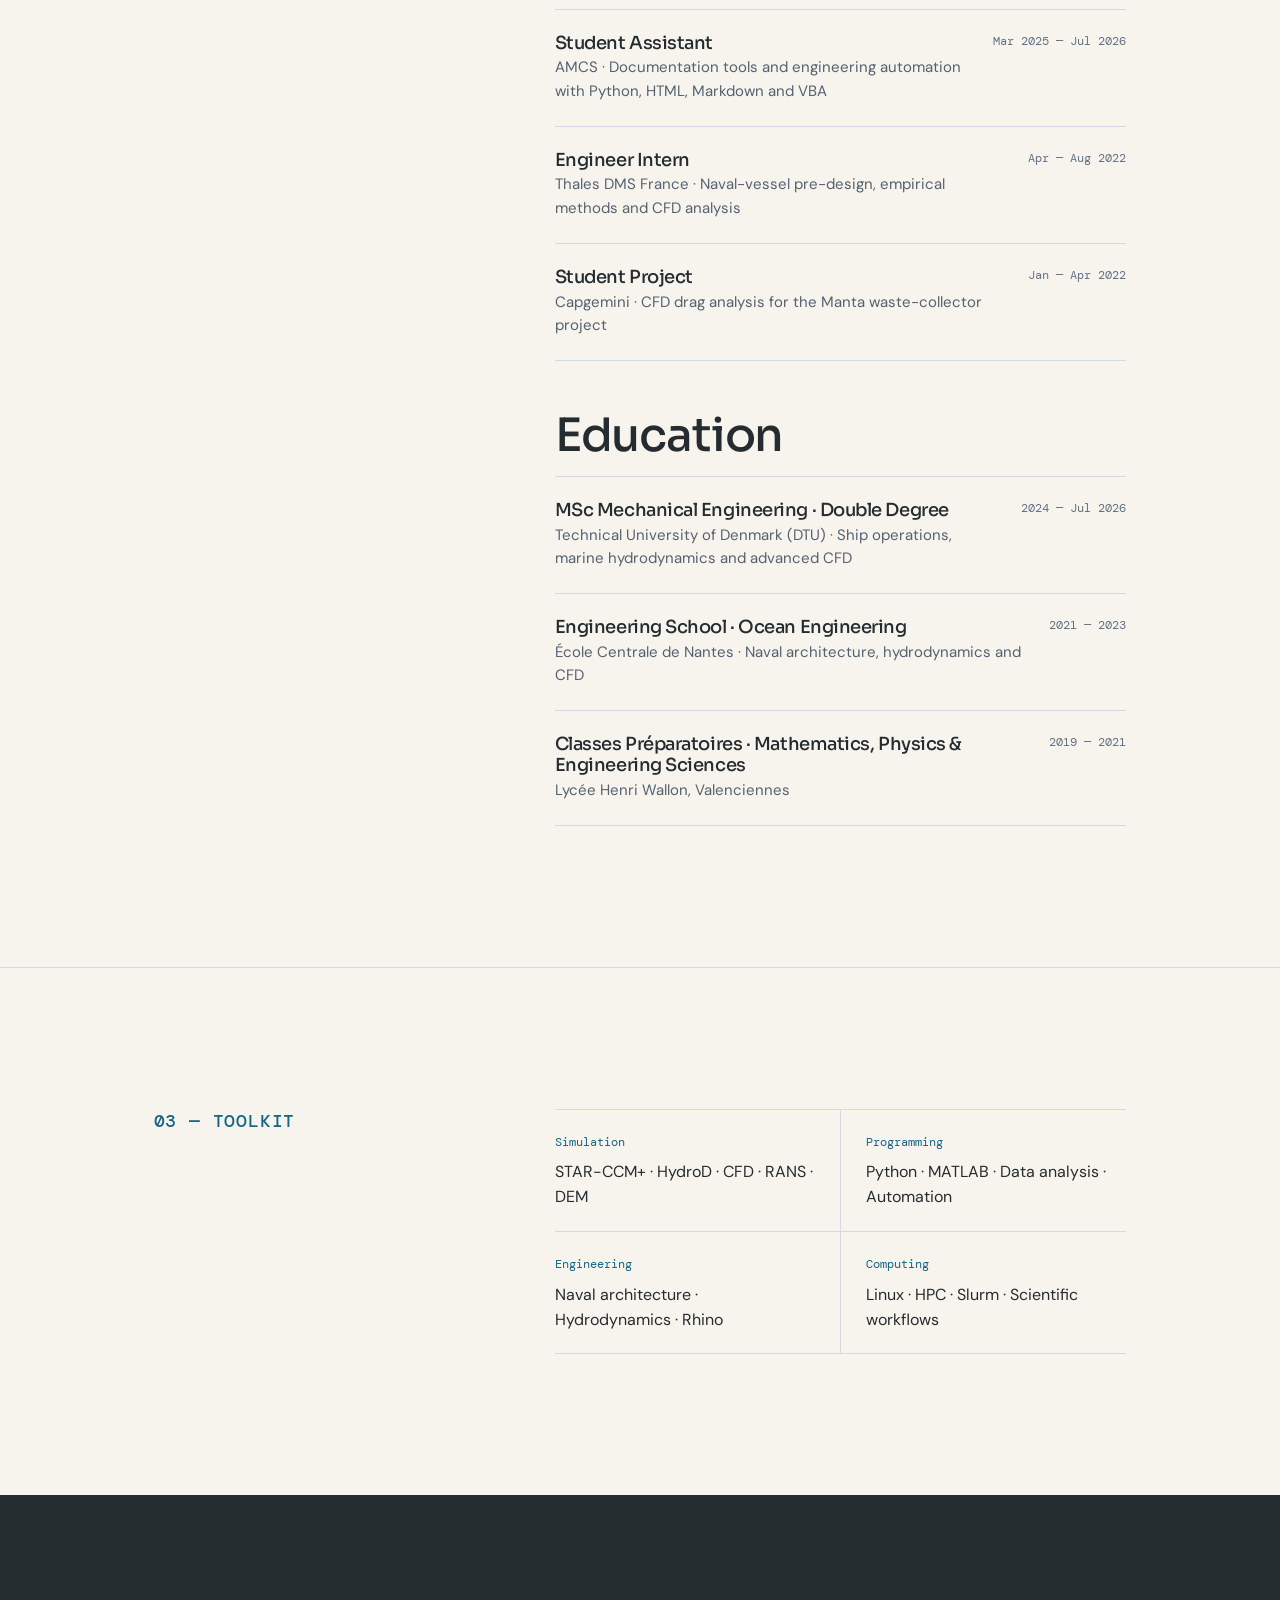
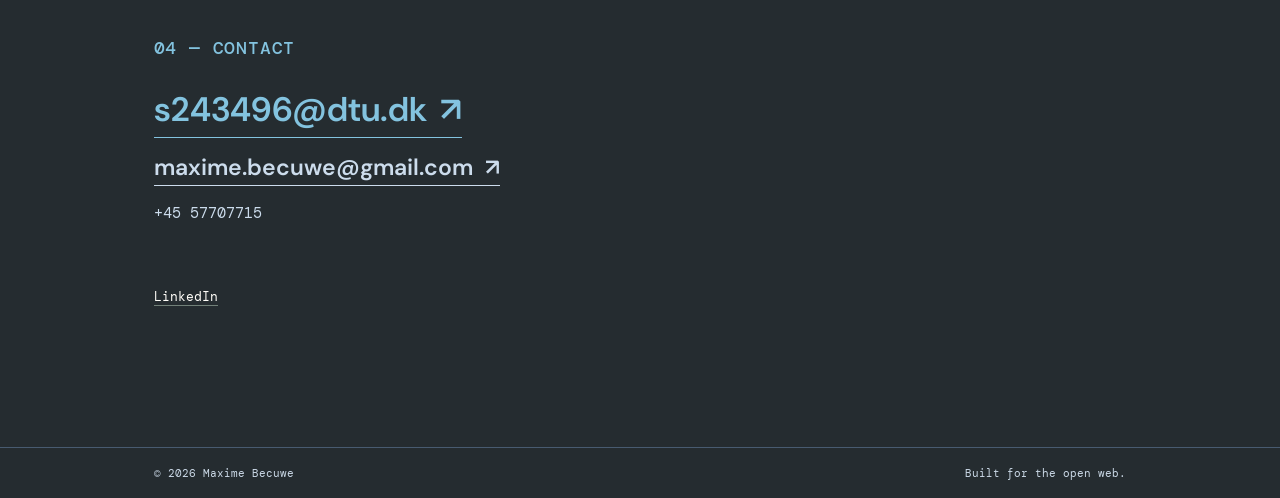
==== commit ab481261: "Add wave vegetation study to homepage" ====
--- a/index.html
+++ b/index.html
@@ -63,10 +63,30 @@
             </a>
           </article>
 
-          <article class="project-card"><div class="project-number">02</div><div class="project-content"><p class="project-type">Aerodynamics · Study in progress</p><h3>Spinning disc flight</h3><p>From a round at Valbyparken to STAR-CCM+: investigating the flow and flight of a spinning disc-golf driver.</p><ul class="tag-list"><li>STAR-CCM+</li><li>k–ω SST</li><li>Aerodynamics</li></ul><a class="project-link" href="frisbee.html">Explore the project <span>↗</span></a></div><a class="project-art kcs-art" href="frisbee.html" aria-label="Explore the spinning disc simulation"><img src="assets/frisbee/geometry2.png" alt="Disc-golf driver geometry" loading="lazy" style="object-fit:contain;background:#fff" /></a></article>
+          <article class="project-card">
+            <div class="project-number">02</div>
+            <div class="project-content">
+              <p class="project-type">Coastal engineering · Study in progress</p>
+              <h3>Wave-vegetation interaction</h3>
+              <p>A preliminary numerical study of wave attenuation through submerged coastal vegetation, combining linear wave theory, Morison's equation and an energy-balance model.</p>
+              <ul class="tag-list"><li>Wave mechanics</li><li>Numerical modelling</li><li>Python</li></ul>
+              <a class="project-link" href="wave-vegetation.html">Explore the project <span>↗</span></a>
+            </div>
+            <a class="project-art wave-vegetation-card" href="wave-vegetation.html" aria-label="Explore the wave-vegetation interaction study">
+              <svg viewBox="0 0 720 420" role="img" aria-label="Waves propagating above submerged vegetation" xmlns="http://www.w3.org/2000/svg">
+                <rect width="720" height="420" fill="#e7f3f7" />
+                <path d="M0 120 C60 72 120 72 180 120 S300 168 360 120 S480 72 540 120 S660 168 720 120 L720 370 L0 370Z" fill="#a9d7e5" />
+                <path d="M0 120 C60 72 120 72 180 120 S300 168 360 120 S480 72 540 120 S660 168 720 120" fill="none" stroke="#105474" stroke-width="8" />
+                <path d="M0 370H720" stroke="#273239" stroke-width="9" />
+                <g stroke="#2e806c" stroke-width="10" stroke-linecap="round"><path d="M330 368V280"/><path d="M375 368V255"/><path d="M420 368V288"/><path d="M465 368V245"/><path d="M510 368V275"/><path d="M555 368V250"/><path d="M600 368V282"/><path d="M645 368V260"/></g>
+              </svg>
+            </a>
+          </article>
+
+          <article class="project-card"><div class="project-number">03</div><div class="project-content"><p class="project-type">Aerodynamics · Study in progress</p><h3>Spinning disc flight</h3><p>From a round at Valbyparken to STAR-CCM+: investigating the flow and flight of a spinning disc-golf driver.</p><ul class="tag-list"><li>STAR-CCM+</li><li>k–ω SST</li><li>Aerodynamics</li></ul><a class="project-link" href="frisbee.html">Explore the project <span>↗</span></a></div><a class="project-art kcs-art" href="frisbee.html" aria-label="Explore the spinning disc simulation"><img src="assets/frisbee/geometry2.png" alt="Disc-golf driver geometry" loading="lazy" style="object-fit:contain;background:#fff" /></a></article>
 
           <article class="project-card">
-            <div class="project-number">03</div>
+            <div class="project-number">04</div>
             <div class="project-content">
               <p class="project-type">Turbomachinery · Project in progress</p>
               <h3>Centrifugal pump</h3>
@@ -78,7 +98,7 @@
           </article>
 
           <article class="project-card">
-            <div class="project-number">04</div>
+            <div class="project-number">05</div>
             <div class="project-content">
               <p class="project-type">Hydrodynamics · CFD validation</p>
               <h3>KCS ship resistance</h3>
@@ -90,7 +110,7 @@
           </article>
 
           <article class="project-card">
-            <div class="project-number">05</div>
+            <div class="project-number">06</div>
             <div class="project-content">
               <p class="project-type">Thermal management · CFD</p>
               <h3>Car radiator thermal simulation</h3>
@@ -102,7 +122,7 @@
           </article>
 
           <article class="project-card">
-            <div class="project-number">06</div>
+            <div class="project-number">07</div>
             <div class="project-content">
               <p class="project-type">DTU Special Course · Marine hydrodynamics</p>
               <h3>Ship hydrodynamics with HydroD</h3>
@@ -114,7 +134,7 @@
           </article>
 
           <article class="project-card">
-            <div class="project-number">07</div>
+            <div class="project-number">08</div>
             <div class="project-content">
               <p class="project-type">Master thesis · OSK Design</p>
               <h3>Generation of ice floe fields</h3>
--- a/home-refresh.css
+++ b/home-refresh.css
@@ -18,3 +18,4 @@
 @media(prefers-reduced-motion:reduce){html{scroll-behavior:auto}.reveal{animation:none}}
 
 .pump-preview{height:auto;align-self:center;background:#fff}.pump-preview img{display:block;width:100%;height:auto;object-fit:contain}
+.wave-vegetation-card{height:auto;background:#e7f3f7}.wave-vegetation-card svg{display:block;width:100%;height:auto;transition:transform .35s ease}.wave-vegetation-card:hover svg{transform:scale(1.025)}
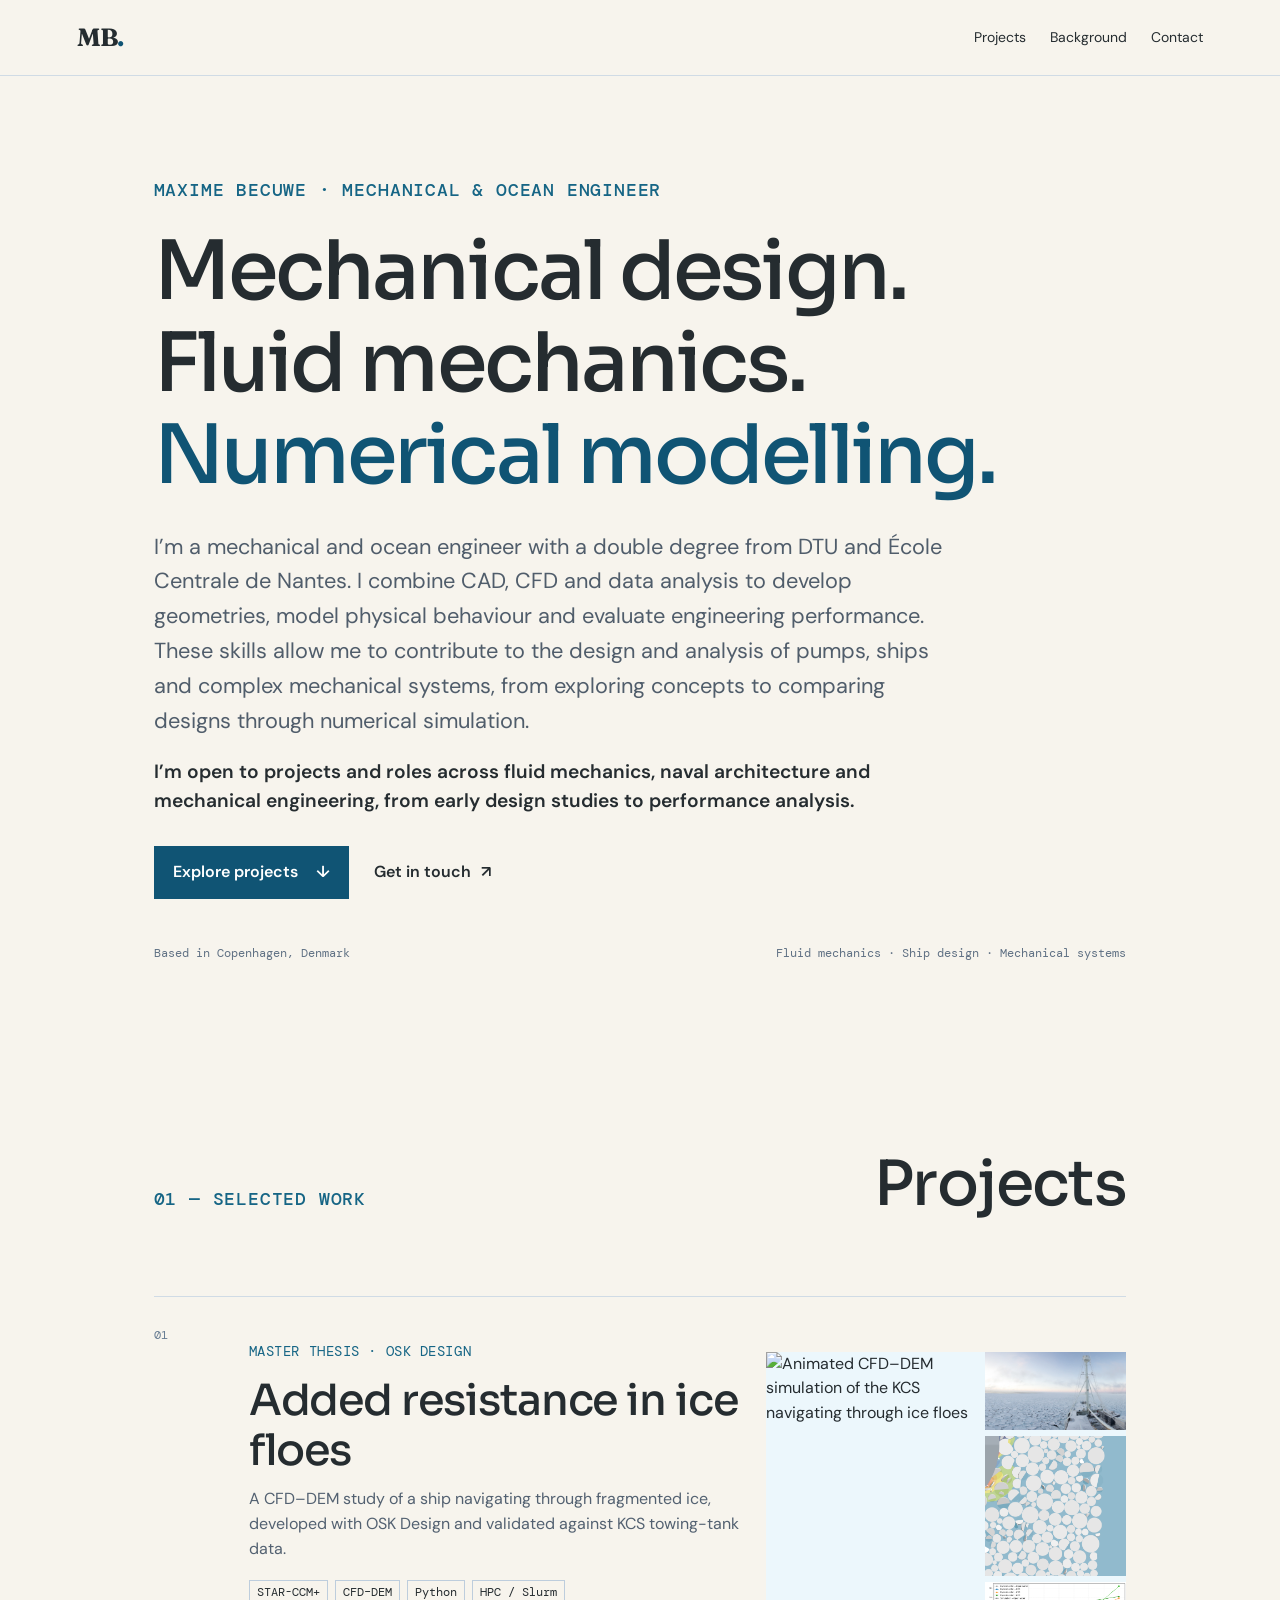
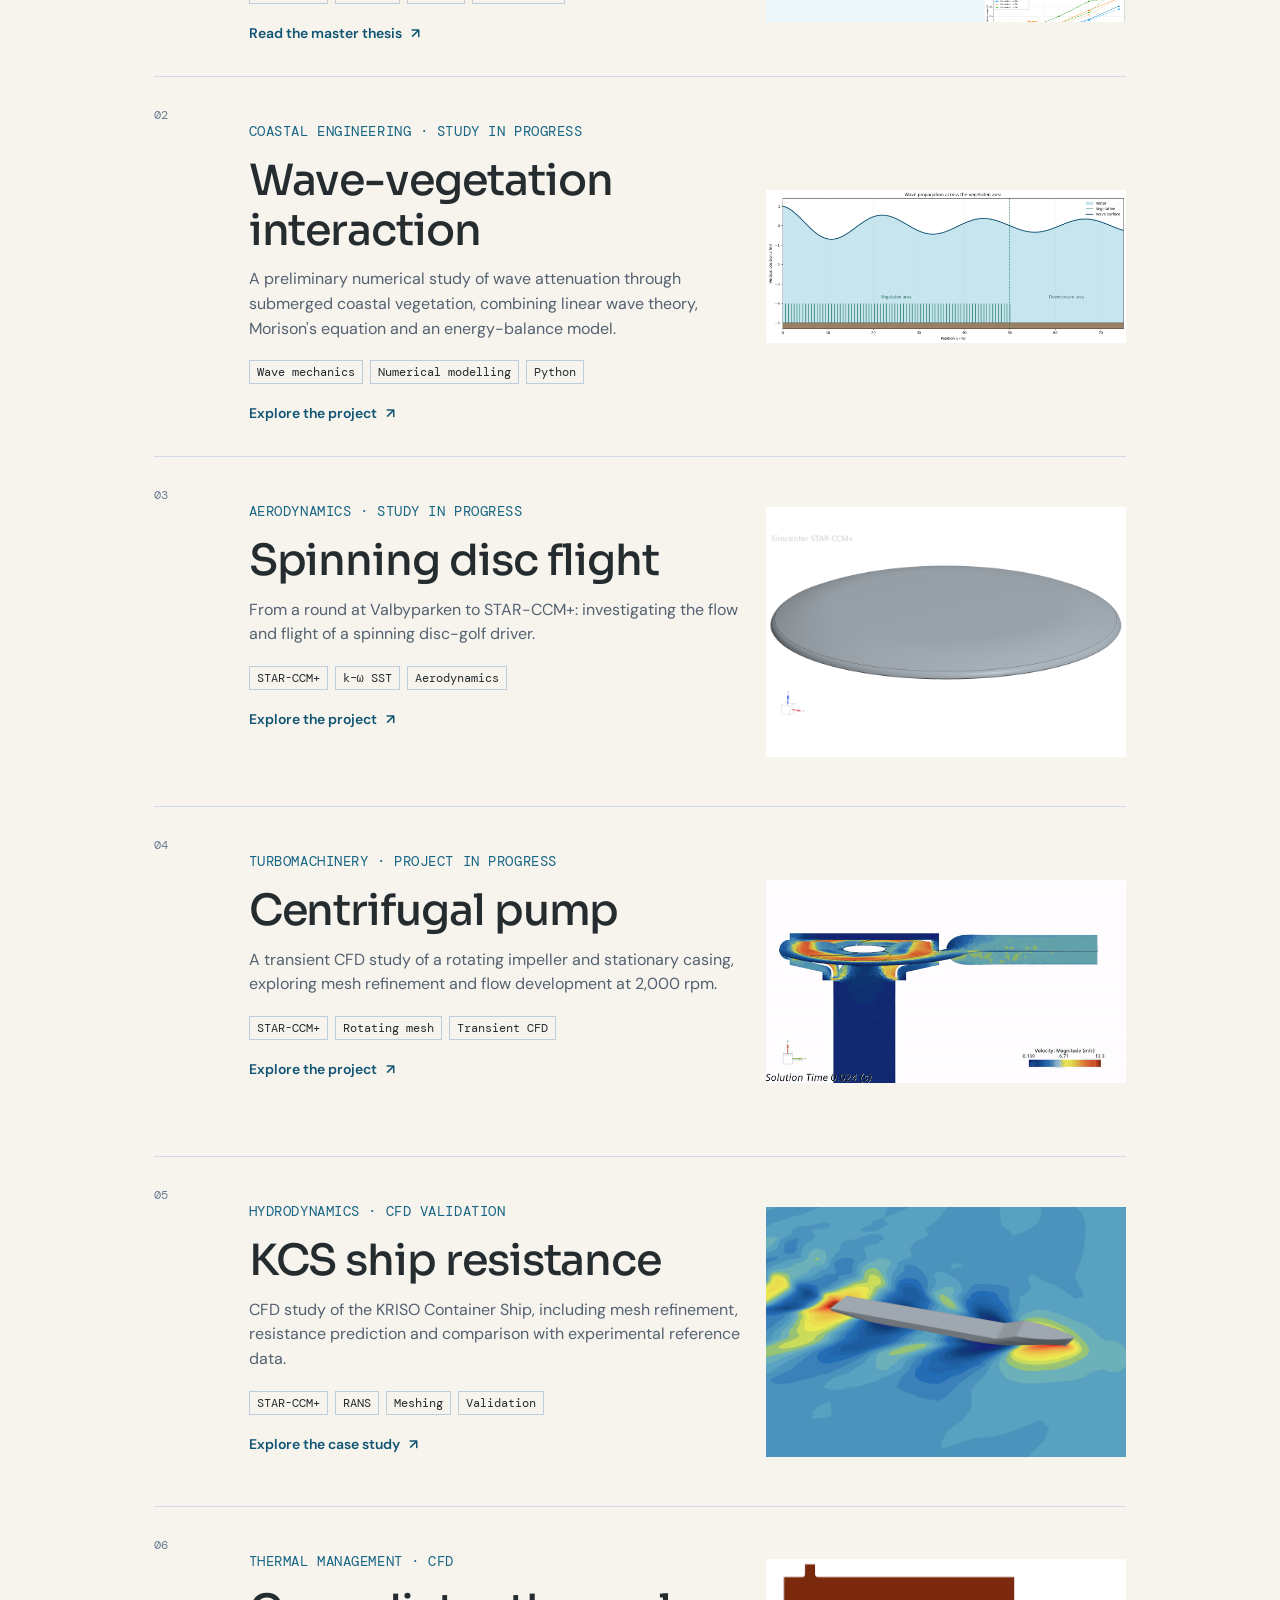
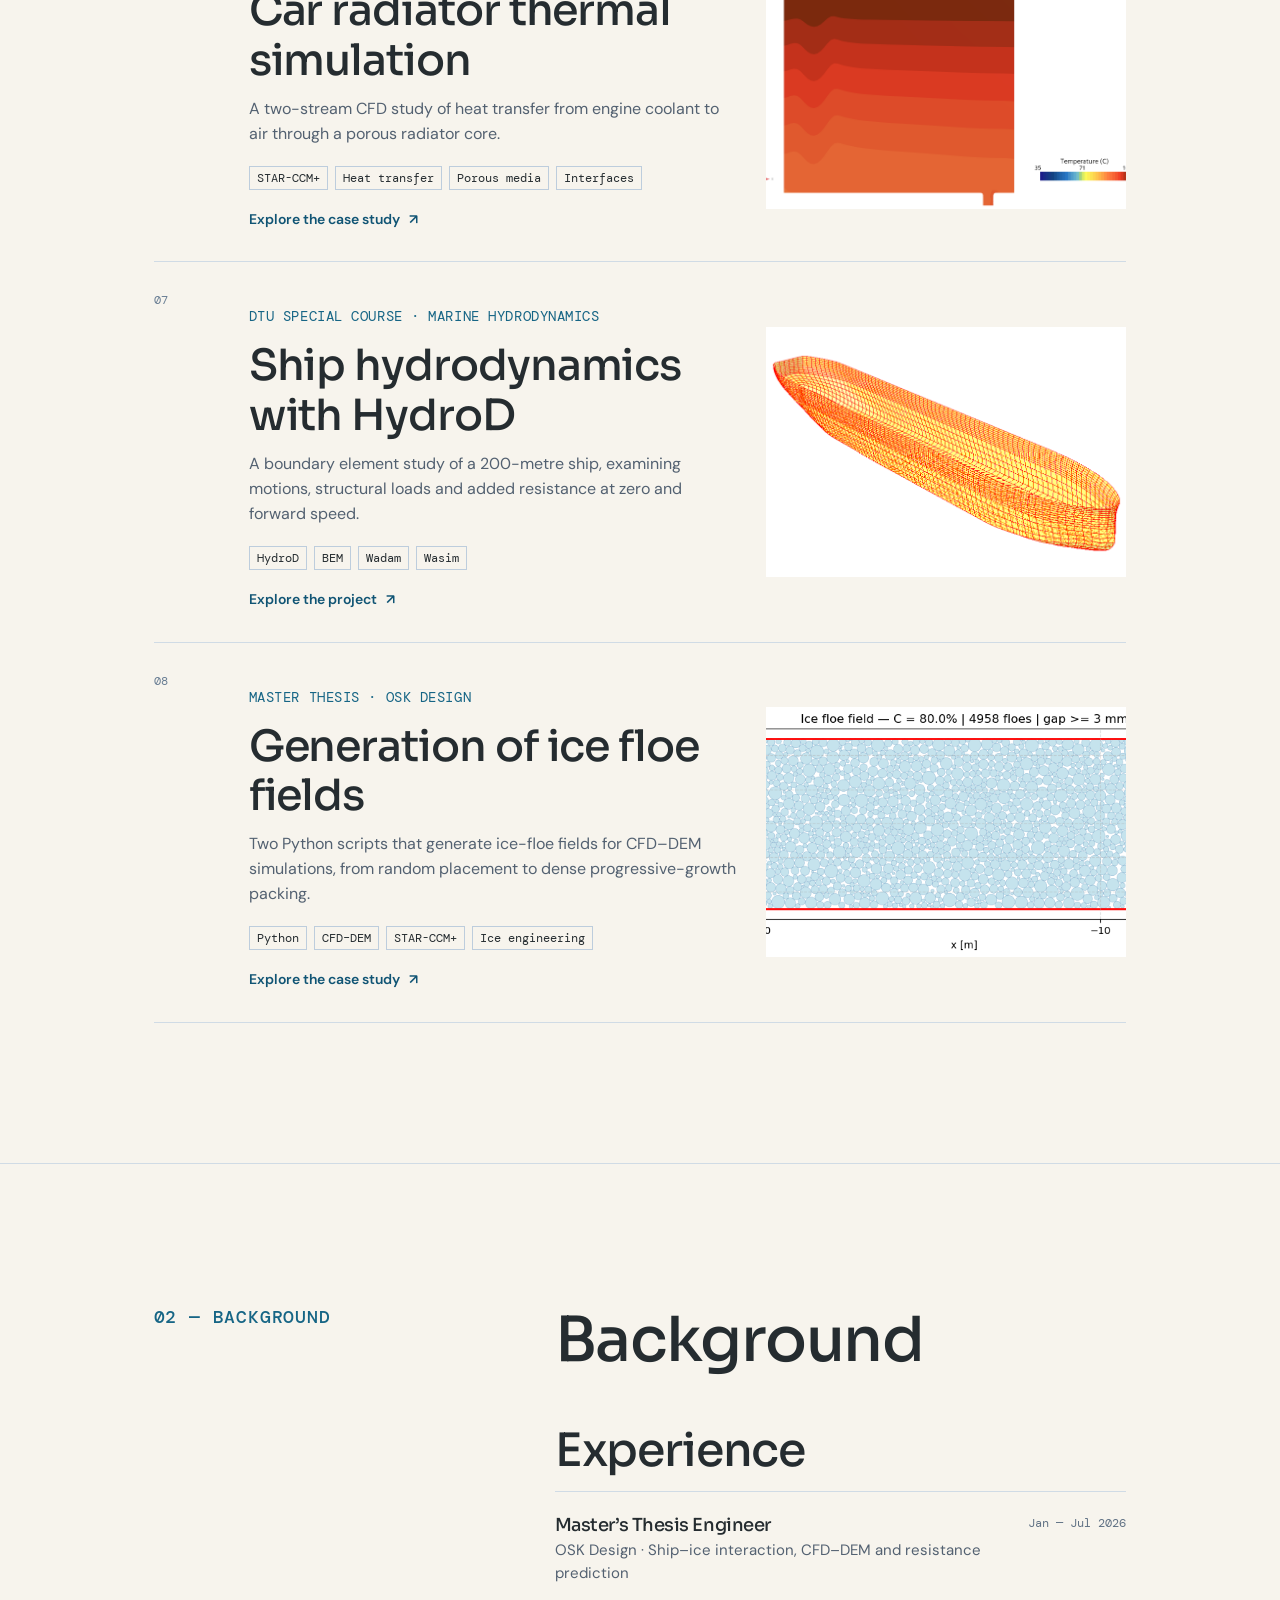
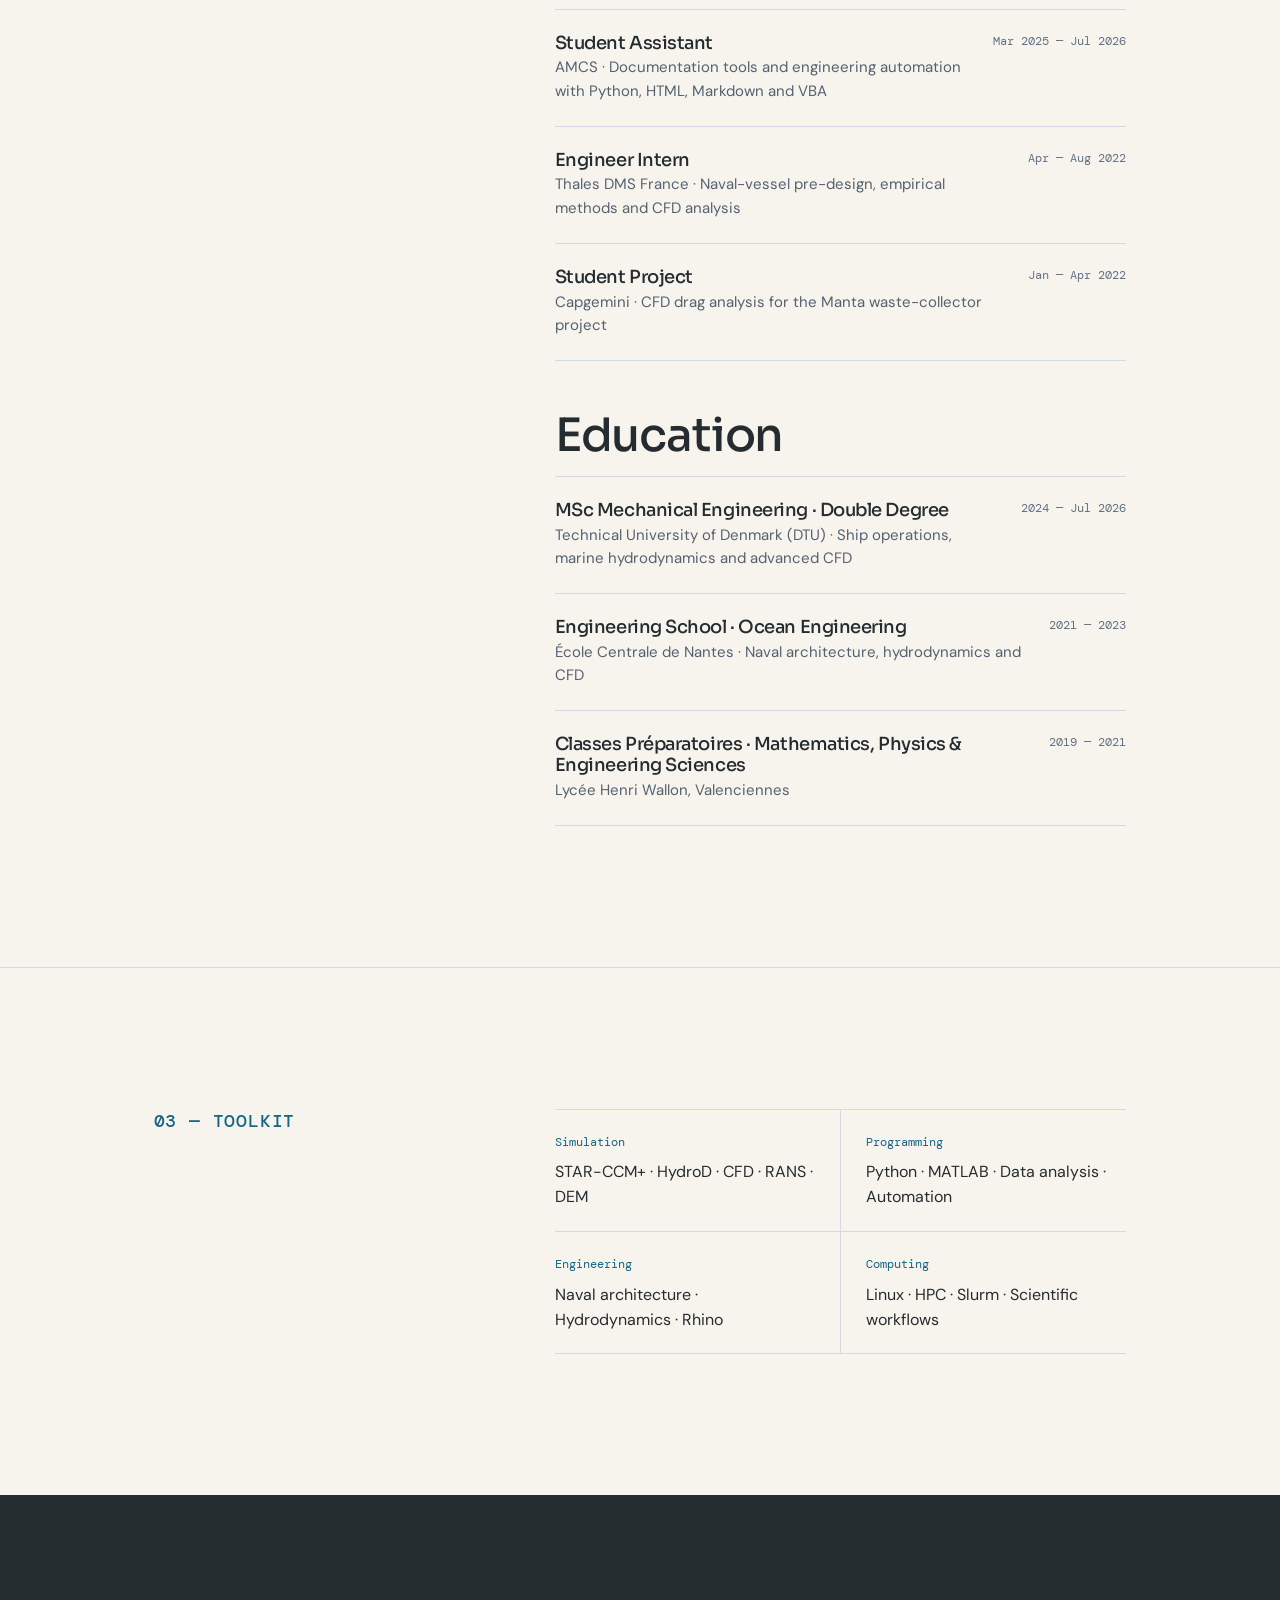
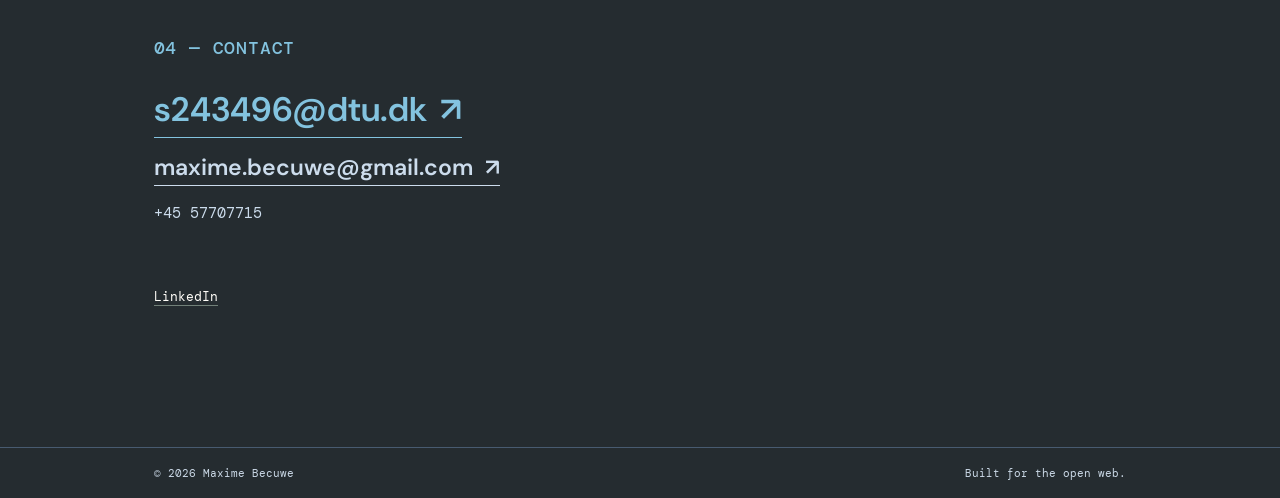
==== commit a4a5bdf5: "Use Python wave plot on project card" ====
--- a/index.html
+++ b/index.html
@@ -72,14 +72,8 @@
               <ul class="tag-list"><li>Wave mechanics</li><li>Numerical modelling</li><li>Python</li></ul>
               <a class="project-link" href="wave-vegetation.html">Explore the project <span>↗</span></a>
             </div>
-            <a class="project-art wave-vegetation-card" href="wave-vegetation.html" aria-label="Explore the wave-vegetation interaction study">
-              <svg viewBox="0 0 720 420" role="img" aria-label="Waves propagating above submerged vegetation" xmlns="http://www.w3.org/2000/svg">
-                <rect width="720" height="420" fill="#e7f3f7" />
-                <path d="M0 120 C60 72 120 72 180 120 S300 168 360 120 S480 72 540 120 S660 168 720 120 L720 370 L0 370Z" fill="#a9d7e5" />
-                <path d="M0 120 C60 72 120 72 180 120 S300 168 360 120 S480 72 540 120 S660 168 720 120" fill="none" stroke="#105474" stroke-width="8" />
-                <path d="M0 370H720" stroke="#273239" stroke-width="9" />
-                <g stroke="#2e806c" stroke-width="10" stroke-linecap="round"><path d="M330 368V280"/><path d="M375 368V255"/><path d="M420 368V288"/><path d="M465 368V245"/><path d="M510 368V275"/><path d="M555 368V250"/><path d="M600 368V282"/><path d="M645 368V260"/></g>
-              </svg>
+            <a class="project-art kcs-art wave-vegetation-card" href="wave-vegetation.html" aria-label="Explore the wave-vegetation interaction study">
+              <img src="assets/wave-vegetation/wave-propagation-vegetation.png" alt="Python model of wave propagation across the vegetated area" loading="lazy" style="object-fit:contain;background:#fff" />
             </a>
           </article>
 
